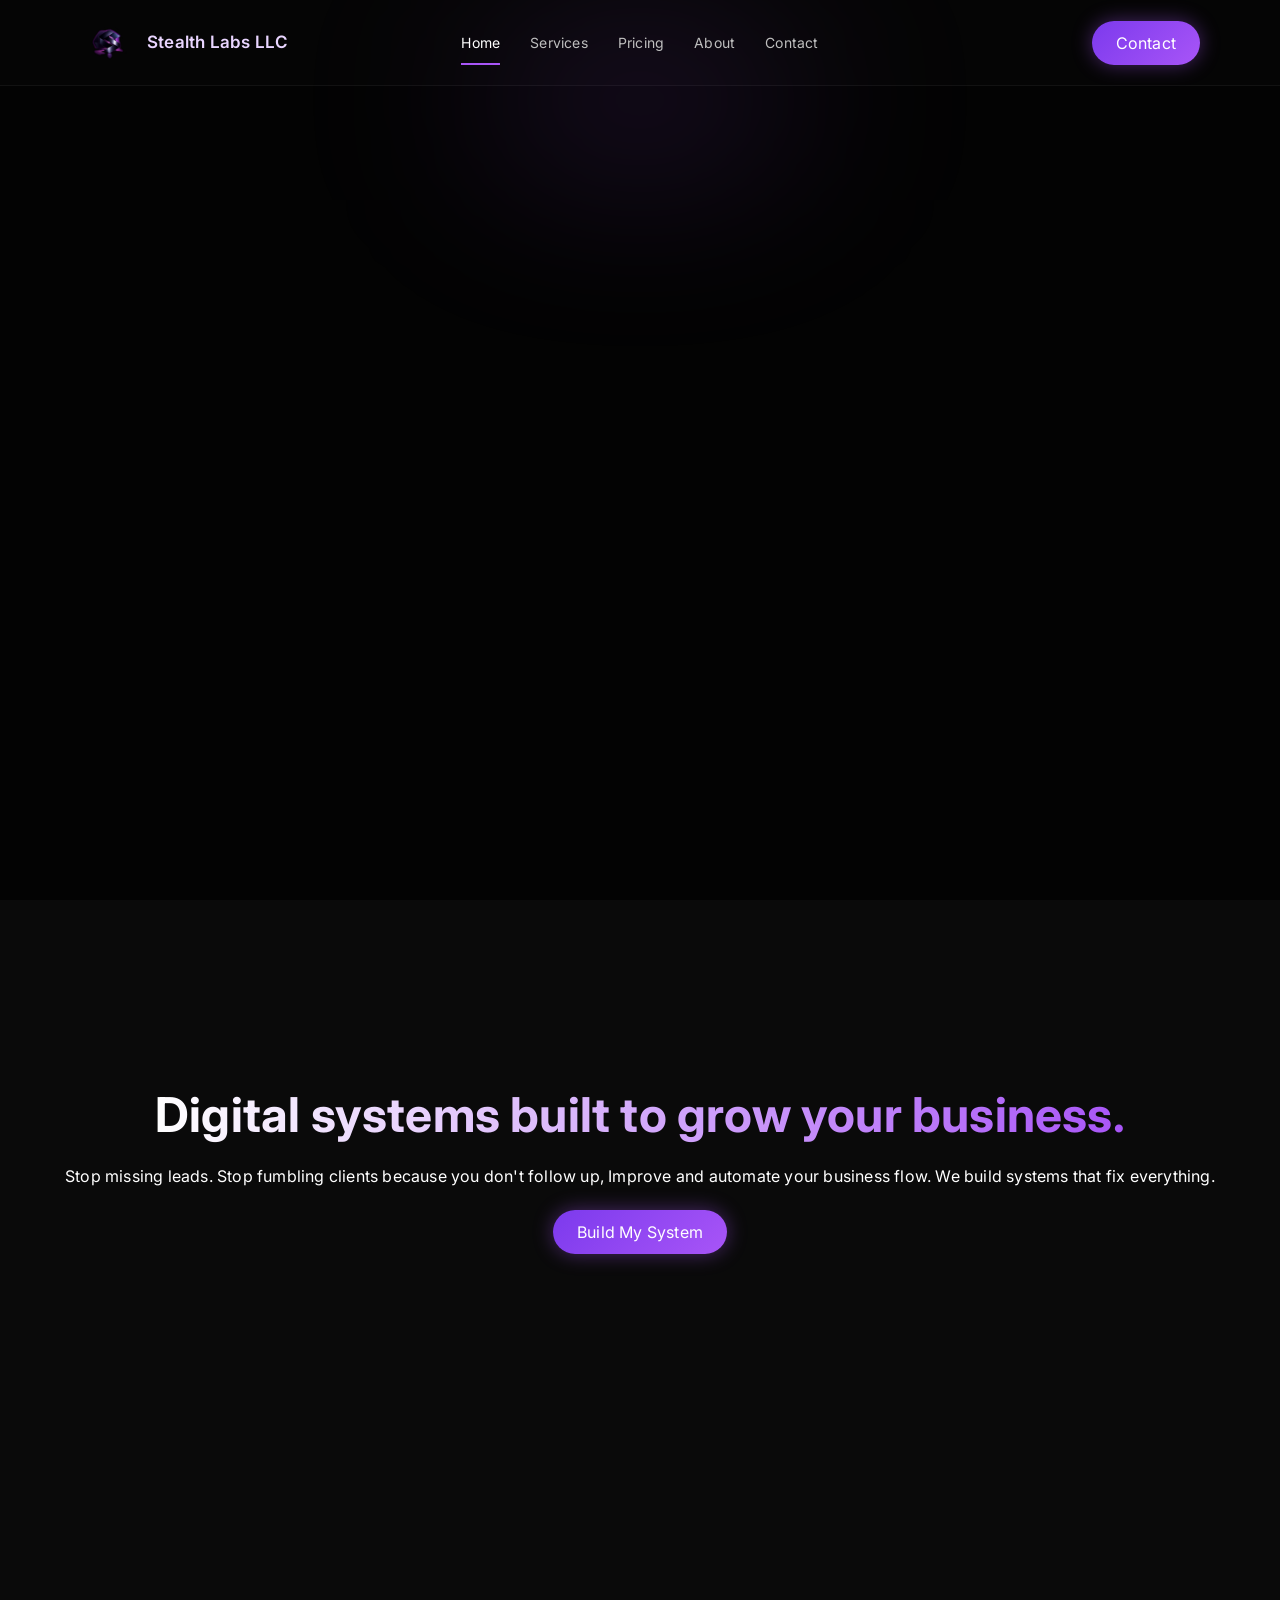
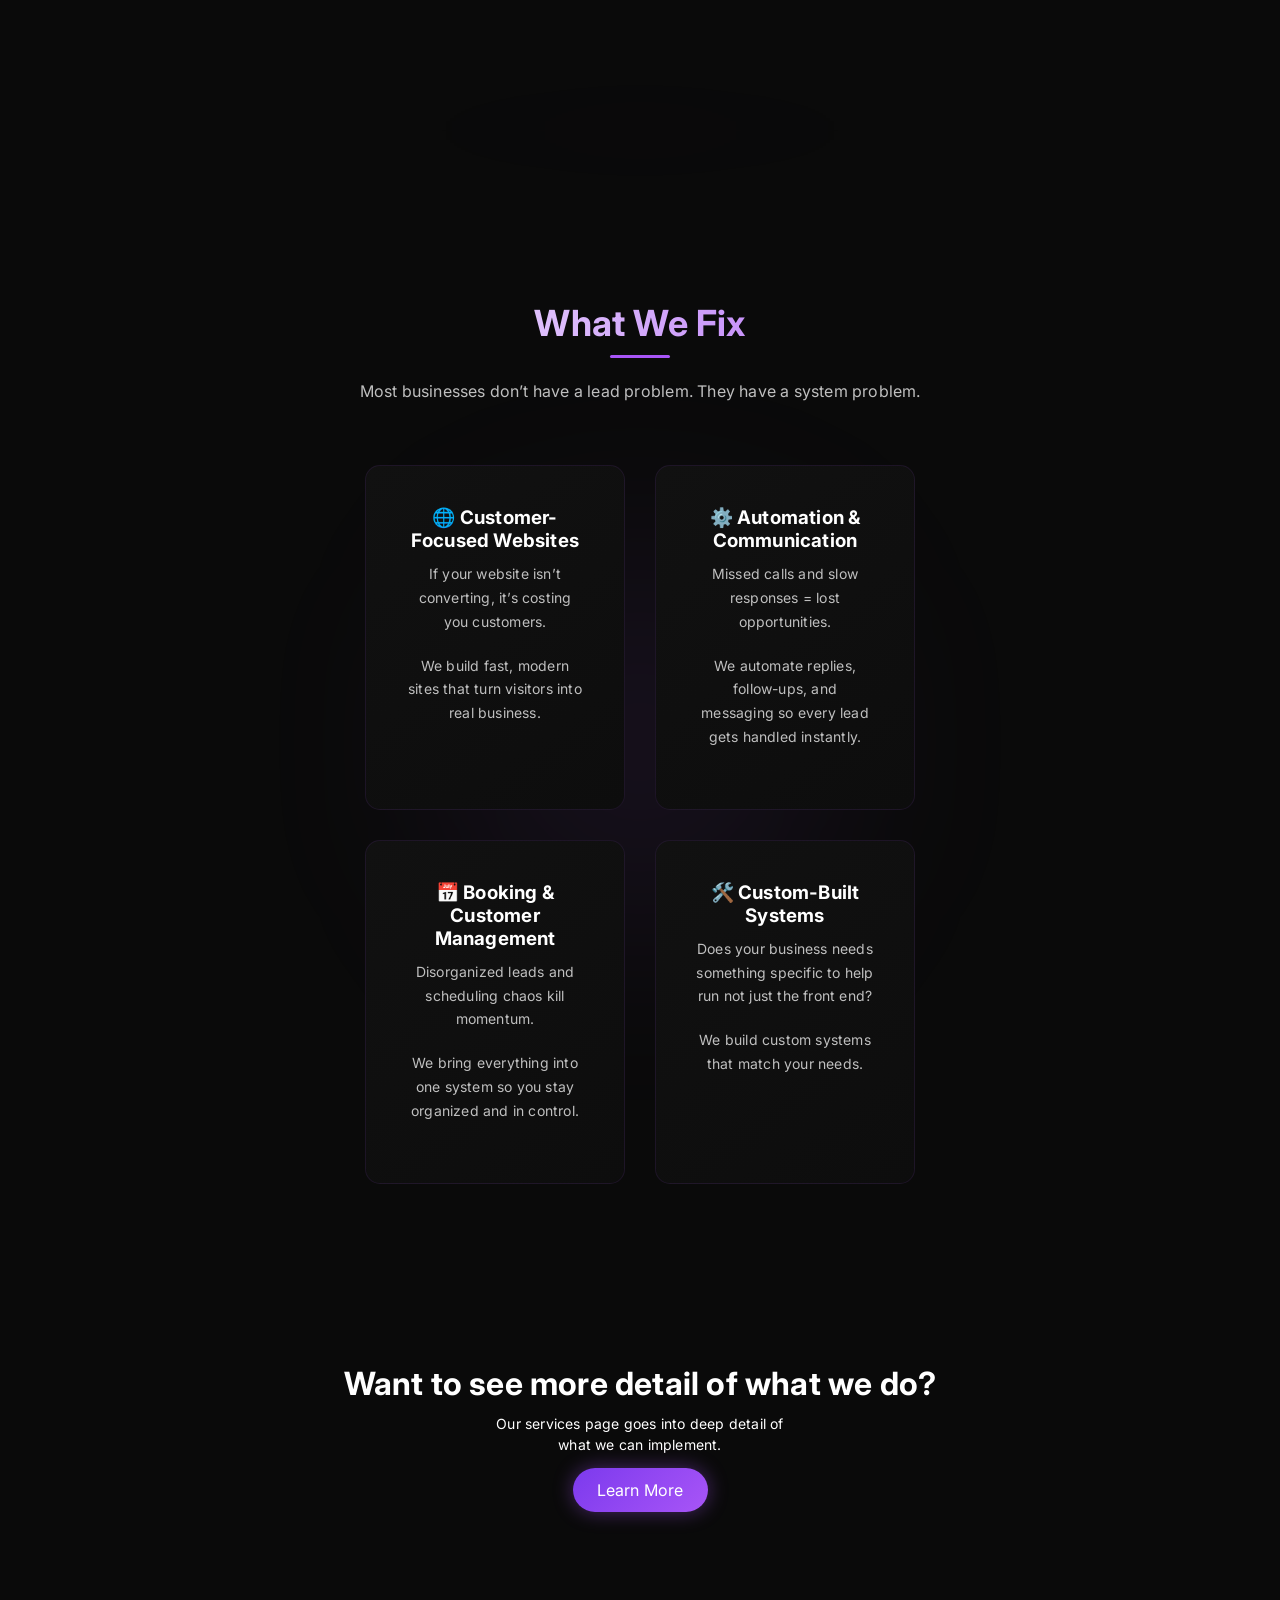
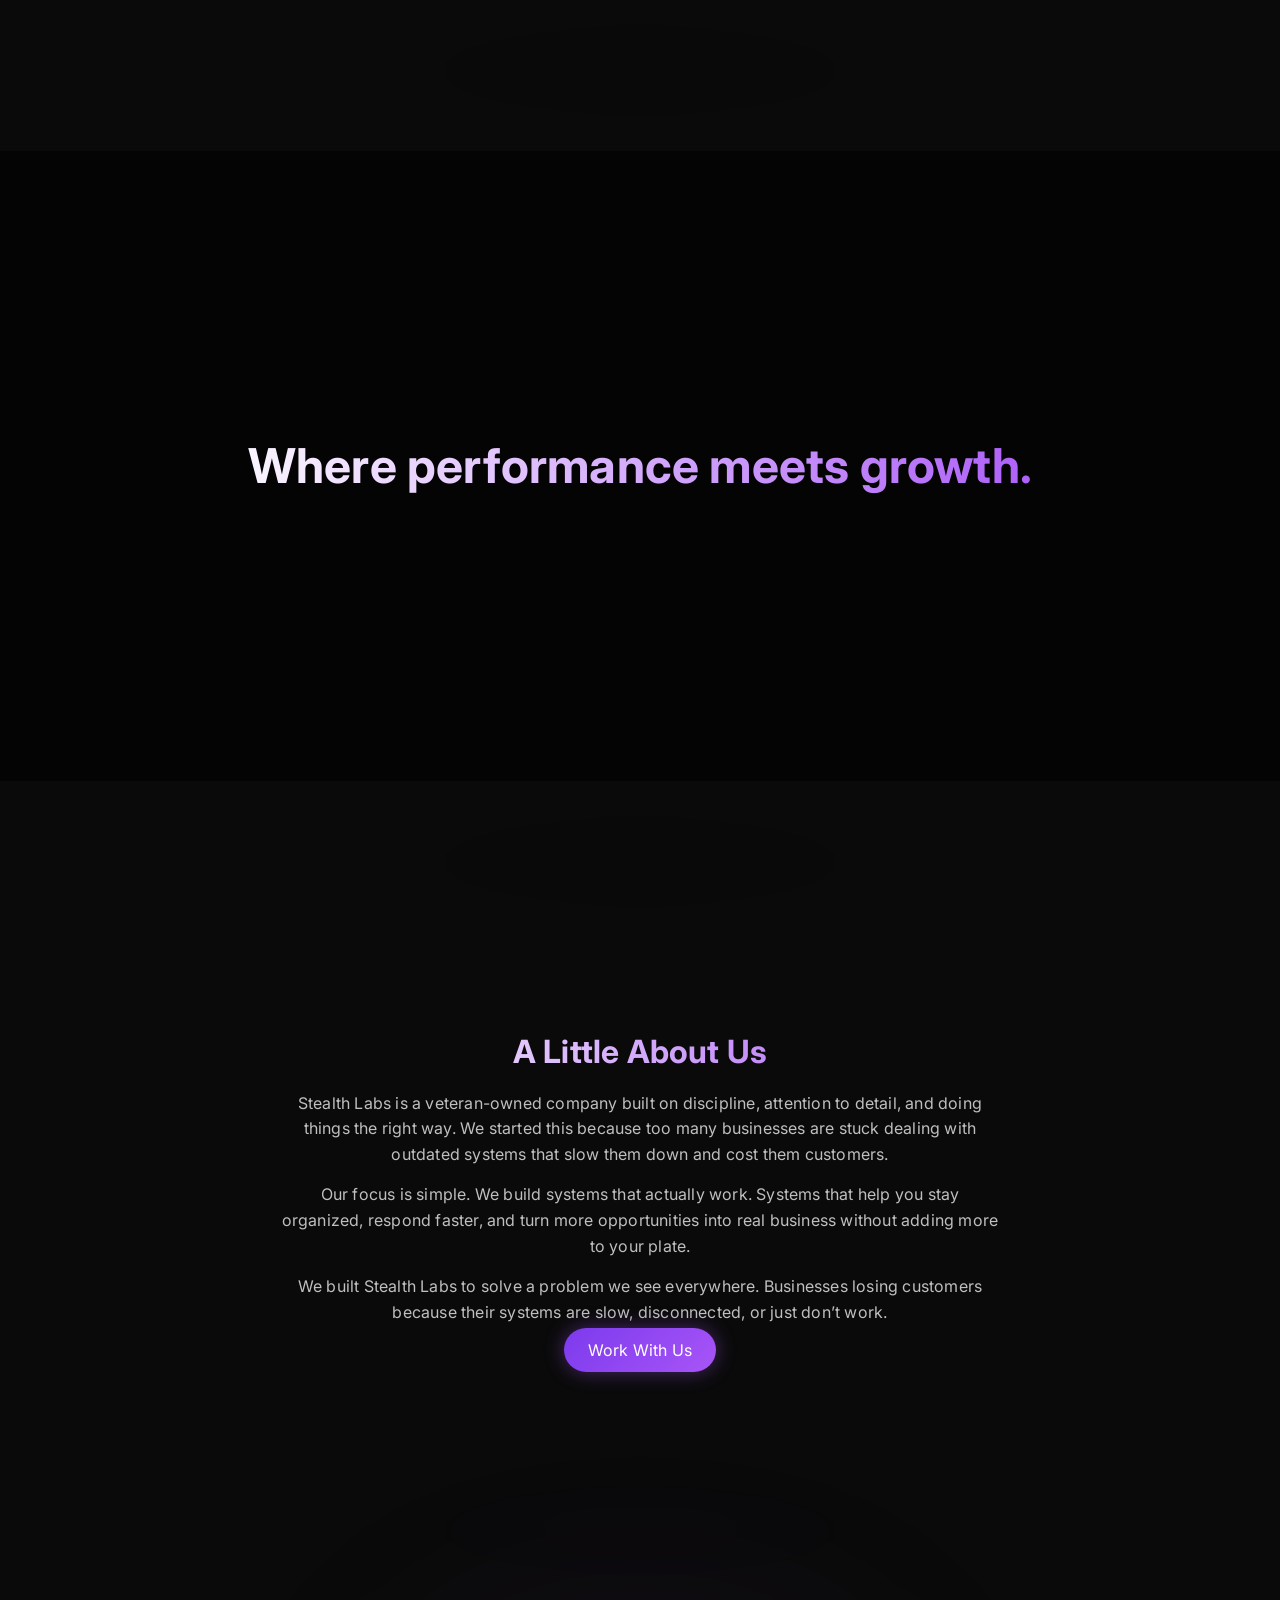
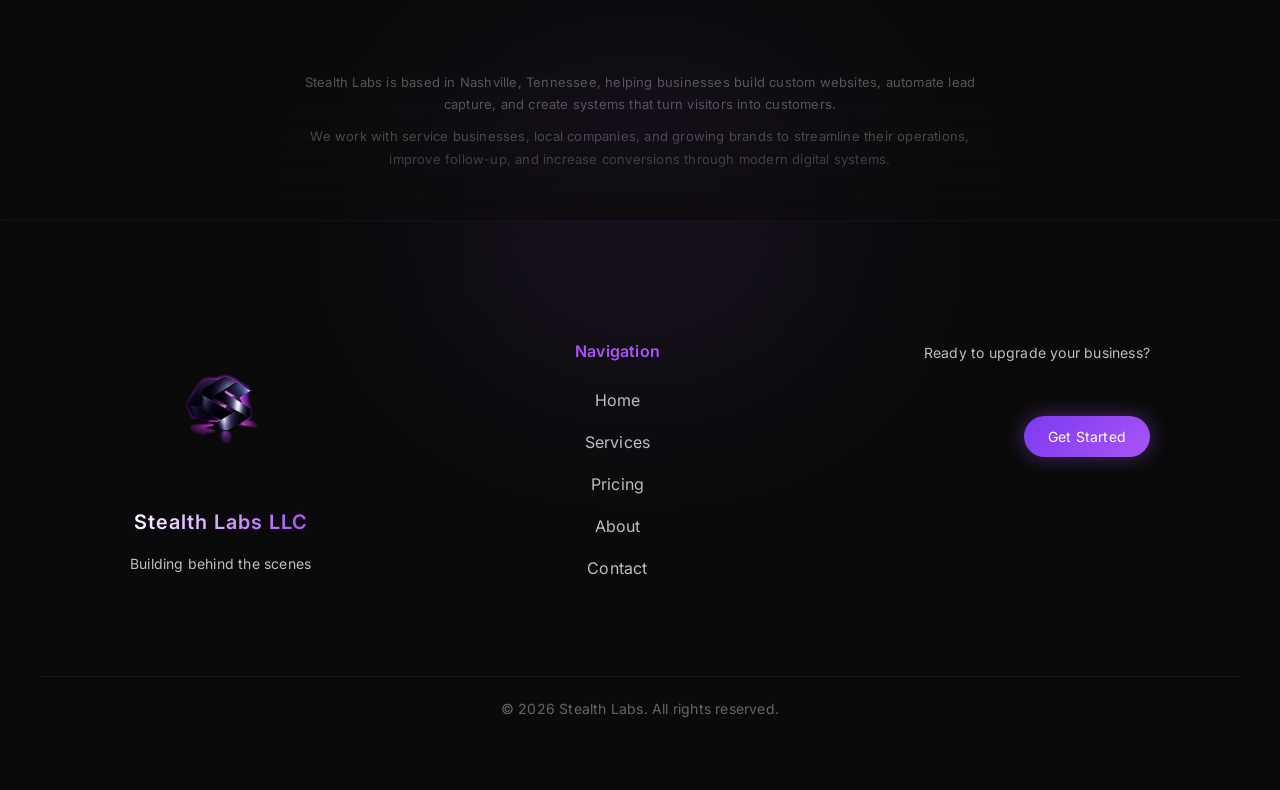
==== index.html @ 54db9e91 "Add files via upload" ====
<!DOCTYPE html>
<html lang="en">
<head>
  <title>Custom Websites & Automation Systems | Stealth Labs Nashville</title>
  <meta charset="UTF-8">
  <meta name="viewport" content="width=device-width, initial-scale=1.0">
  <meta name="description" content="Stealth Labs builds custom websites and automated systems that help businesses in Nashville capture leads, follow up instantly, and convert more customers.">
  <title>Stealth Labs</title>

  <link href="https://fonts.googleapis.com/css2?family=Inter:wght@300;400;600&display=swap" rel="stylesheet">
  <link rel="stylesheet" href="style.css">
  
</head>
<body>

<!------------------- HEADER -------------------->
<header class="header">
  <div class="nav-container">

    <div class="logo">
      <a href="index.html" class="logo-wrap">
        <img src="Images/Logo.png">
        <span class="logo-text">Stealth Labs LLC</span>
      </a>
    </div>

    <nav class="nav">
      <a href="index.html" class="active">Home</a>
      <a href="services.html">Services</a>
      <a href="pricing.html">Pricing</a>
      <a href="about.html">About</a>
      <a href="contact.html">Contact</a>
    </nav>

    <div class="hamburger" id="hamburger">
      <span></span>
      <span></span>
      <span></span>
    </div>

    <a href="contact.html" class="cta-btn">Contact</a>

  </div>
</header>
<!------------------- mobile menu -------------------->

<div class="mobile-menu" id="mobileMenu">

  <a href="index.html">Home</a>
  <a href="services.html">Services</a>
  <a href="pricing.html">Pricing</a>
  <a href="about.html">About</a>
  <a href="contact.html">Contact</a>

</div>


<!------------------- HERO -------------------->

<section class="hero-video">

  <video autoplay muted loop playsinline loop class="bg-video">
    <source src="Images/growthvid.mp4" type="video/mp4">
  </video>

  <div class="hero-overlay"></div>

  <div class="container hero-container">
    <div class="hero-content">
      <h1>Digital systems built to grow your business.</h1>
      <p>Stop missing leads. Stop fumbling clients because you don't follow up, Improve and automate your business flow. We build systems that fix everything.</p>
      <a href="contact.html" class="cta-btn">Build My System</a>
    </div>
  </div>

</section>

<div class="divider"></div>
<!------------------- TRUST -------------------->

<section class="trust fade-up">

  <div class="container trust-container">

    <h2>What We Fix</h2>

    <p class="trust-subtext">
      Most businesses don’t have a lead problem. They have a system problem.
    </p>

    <div class="trust-grid">

      <div class="trust-item">
        <h3>🌐 Customer-Focused Websites</h3>
        <p>
          If your website isn’t converting, it’s costing you customers.
        </p>
        <p>
          We build fast, modern sites that turn visitors into real business.
        </p>
      </div>

      <div class="trust-item">
        <h3>⚙️ Automation & Communication</h3>
        <p>
          Missed calls and slow responses = lost opportunities.
        </p>
        <p>
          We automate replies, follow-ups, and messaging so every lead gets handled instantly.
        </p>
      </div>

      <div class="trust-item">
        <h3>📅 Booking & Customer Management</h3>
        <p>
          Disorganized leads and scheduling chaos kill momentum.
        </p>
        <p>
          We bring everything into one system so you stay organized and in control.
        </p>
      </div>

      <div class="trust-item">
        <h3>🛠️ Custom-Built Systems</h3>
        <p>
          Does your business needs something specific to help run not just the front end?
        </p>
        <p>
          We build custom systems that match your needs.
        </p>
      </div>

    </div>

  </div>

</section>

<section class="final-cta">

  <div class="container">

    <h2>Want to see more detail of what we do?</h2>
    <p>Our services page goes into deep detail of what we can implement.</p>

    <a href="services.html" class="cta-btn primary">Learn More</a>

  </div>

</section>

<div class="divider"></div>
<!------------------- VIDEO BREAK -------------------->
  
<section class="video-break fade-up">

  <video autoplay muted loop playsinline loop class="bg-video">
    <source src="Images/Codevid.mp4" type="video/mp4">
  </video>

  <div class="video-overlay"></div>

  <div class="video-content">
    <h2>Where performance meets growth.</h2>
  </div>

</section>

<div class="divider"></div>
<!------------------- ABOUT -------------------->

<section class="about fade-up">

  <div class="container about-container">

    <div class="about-text">
      <h2>A Little About Us</h2>

      <p>
        Stealth Labs is a veteran-owned company built on discipline, attention to detail, and doing things the right way.
        We started this because too many businesses are stuck dealing with outdated systems that slow them down and cost them customers.
      </p>

      <p>
        Our focus is simple. We build systems that actually work. Systems that help you stay organized, respond faster, 
        and turn more opportunities into real business without adding more to your plate.
      </p>

      <p>
        We built Stealth Labs to solve a problem we see everywhere. Businesses losing customers because their systems are slow, disconnected, or just don’t work.
      </p>

      <a href="contact.html" class="cta-btn">Work With Us</a>
    </div>

  </div>

</section>

<div class="divider"></div>


<!------------------- SEO -------------------->
<section class="seo-section">
  <div class="container">

    <p>
      Stealth Labs is based in Nashville, Tennessee, helping businesses build custom websites,
      automate lead capture, and create systems that turn visitors into customers.
    </p>

    <p>
      We work with service businesses, local companies, and growing brands to streamline their
      operations, improve follow-up, and increase conversions through modern digital systems.
    </p>

  </div>
</section>
<!------------------- FOOTER -------------------->
  
<footer class="footer">

    <div class="container footer-container">

      <div class="footer-col footer-brand">
        <img src="Images/Logo.png" alt="Stealth Labs Logo" class="footer-logo">

        <h3 class="brand-name">Stealth Labs LLC</h3>
        <p class="brand-tagline">Building behind the scenes</p>
      </div>

      <div class="footer-col">
        <h4>Navigation</h4>
        <a href="index.html">Home</a>
        <a href="services.html">Services</a>
        <a href="pricing.html">Pricing</a>
        <a href="about.html">About</a>
        <a href="contact.html">Contact</a>
      </div>

      <div class="footer-cta">
        <p>Ready to upgrade your business?</p>
        <a href="/contact.html" class="cta-btn footer-btn">Get Started</a>
      </div>

    </div>

    <div class="footer-bottom">
      <p>© 2026 Stealth Labs. All rights reserved.</p>
    </div>

  </footer>

  <script src="script.js"></script>
  
</body>
</html>
---- style.css ----
:root {
  --primary: #a855f7;
  --primary-glow: rgba(168, 85, 247, 0.3);
  --text-muted: #bfbfbf;

  --space-xs: 10px;
  --space-sm: 20px;
  --space-md: 40px;
  --space-lg: 70px;
  --space-xl: 100px;
}

body {
  margin: 0;
  background: #0a0a0a;
  color: white;
  font-family: 'Inter', sans-serif;
  letter-spacing: 0.2px;
  -webkit-font-smoothing: antialiased;
}

html, body {
  overflow-x: hidden;
}



* {
  margin: 0;
  padding: 0;
  box-sizing: border-box;
}


/* CONTAINER */
.container {
  max-width: 1200px;
  margin: auto;
  padding: 20px 40px;
}

/* HEADER */
h1, h2 {
  margin-bottom: var(--space-sm);
}

p {
  margin-bottom: var(--space-sm);
}

.header {
  position: relative;
  top: 0;
  width: 100%;
  z-index: 100;

  background: rgba(10, 10, 10, 0.4);
  backdrop-filter: blur(12px);

  border-bottom: 1px solid rgba(255,255,255,0.05);
}


section::before,
section::after,
.about-card::before,
.services::before,
.services-detail::before,
.trust::before {
  pointer-events: none;
}



.header::before {
  content: "";
  position: absolute;
  top: 0;
  left: 50%;
  width: 500px;
  height: 200px;
  pointer-events: none;
  background: radial-gradient(circle, rgba(168,85,247,0.15), transparent 87%);
  transform: translateX(-50%);
  filter: blur(80px);
  z-index: 2;
}

.logo img {
  height: 55px;
  width: auto;
  object-fit: contain;
  align-items: center;
  display: flex;
  justify-self: start;
}

.nav-container {
  display: flex;
  align-items: center;
  justify-content: space-between;

  position: relative;
  max-width: 1200px;
  margin: 0 auto;
  padding: 15px 40px;
}

.nav {
  position: absolute;
  left: 50%;
  transform: translateX(-50%);

  display: flex;
  gap: 30px;
  z-index: 5;
}

.nav a {
  color: #bfbfbf;
  text-decoration: none;
  font-size: 14px;
  position: relative;
  margin: 0;
  padding: 8px 0;
  display: inline-block;
}

.nav-left {
  display: flex;
  align-items: center;
  gap: 40px; /* space between logo and nav */
}

.nav a:hover {
  color: white;
}

.hero-video .hero-container {
  min-height: calc(100vh - 80px);
  max-width: 100%;
  width: 100%;
  margin: 0 auto;
  padding: 0 40px;
}

/* HOVER */


/* UNDERLINE EFFECT */
.nav a::after {
  content: "";
  position: absolute;

  left: 50%;
  bottom: -6px;
  transform: translateX(-50%);

  width: 0%;
  height: 2px;
  background: #a855f7;

  transition: width 0.25s ease;
}

.nav a:hover::after {
  width: 100%;
}

.header .cta-btn {
  position: static;
  margin-left: auto;
  margin-top: 0;
  transform: none;
}

.header .cta-btn:hover {
  transform: scale(1.05);
  box-shadow: 0 0 30px rgba(168, 85, 247, 0.7);
}

.header.scrolled {
  background: rgba(10, 10, 10, 0.8);
  backdrop-filter: blur(12px);
}


.nav a.active {
  color: #ffffff;
}

.nav a.active::after {
  width: 100%;
}


.nav a:hover::after {
  width: 100%;
}

.hero-content h1 {
  font-size: 48px;
  line-height: 1.2;

  background: linear-gradient(90deg, #ffffff, #a855f7);
  background-clip: text;
  -webkit-background-clip: text;

  color: transparent;
}

/* VIDEO BACKGROUND */
.bg-video {
  position: absolute;
  top: 50%;
  left: 50%;
  width: 100%;
  height: 100%;
  object-fit: cover;
  transform: translate(-50%, -50%);
  z-index: 0;
}

/* OVERLAY (VERY IMPORTANT) */
.hero-overlay {
  position: absolute;
  inset: 0;
  background: rgba(0, 0, 0, 0.7);
  z-index: 1;
}

/* CONTENT */
.hero-content {
  position: relative;
  z-index: 2;
  max-width: 100%;
  width: 100% ;

  display: flex;
  flex-direction: column;
  align-items: center;
  gap: 20px;

  text-align: center;
}

/* CENTER HERO CONTENT PROPERLY */
.hero-video .hero-container {
  height: 100%;
  display: flex;
  align-items: center;
  justify-content: center;
  padding: 0 15px;
}

/* SMOOTH FADE INTO NEXT SECTION */
.hero-video::after {
  content: "";
  position: absolute;
  bottom: 0;
  width: 100%;
  height: 150px;

  background: linear-gradient(to bottom, transparent, #0a0a0a);
  z-index: 2;
  pointer-events: none;
}

/* SERVICES */

.services::before {
  content: "";
  position: absolute;
  top: -80px;
  left: 50%;
  width: 600px;
  height: 200px;
  background: radial-gradient(circle, rgba(168,85,247,0.15), transparent 87%);
  transform: translateX(-50%);
  filter: blur(60px);
}

.services {
  padding: var(--space-lg) var(--space-md);
  text-align: center;
  position: relative;
}

.services-grid {
  display: flex;
  gap: var(--space-md);
  justify-content: center;
  flex-wrap: wrap;
  margin-top: 40px;
}

.service-card {
  background: linear-gradient(145deg, #111, #0d0d0d);
  padding: var(--space-md);
  border-radius: 20px;
  max-width: 320px;
  transition: all 0.3s ease;
  margin-bottom: 10px;

  border: 1px solid rgba(168, 85, 247, 0.15);
}

.service-card:hover {
  transform: translateY(-12px) scale(1.02);
  box-shadow: 0 0 40px rgba(168, 85, 247, 0.35);
}

.service-card h3 {
  margin-bottom: 15px;
}

.service-card p {
  color: #bfbfbf;
}

/* FOOTER */
.footer {
  position: relative;
  padding: 100px 40px 50px;  

  background: transparent;
  backdrop-filter: blur(12px);

  border-top: 1px solid rgba(168, 85, 247, 0.2);
  z-index: 1;
}

.footer-col {
  display: flex;
  flex-direction: column;
  gap: 14px;
  max-width: 250px;
  text-align: center;
}

.footer-brand {
  align-items: flex-start;
  text-align: left;
}

.footer::before {
  content: "";
  position: absolute;
  top: -200px;
  left: 50%;
  width: 600px;
  height: 400px;

  background: radial-gradient(circle, rgba(168,85,247,0.12), transparent 87%);
  transform: translateX(-50%);
  filter: blur(100px);
  z-index: 0;
}

.footer-container {
  position: relative;
  z-index: 1;

  display: flex;
  justify-content: space-between; /* KEY CHANGE */
  align-items: flex-start;

  gap: 40px;
  flex-wrap: wrap;

  max-width: 1100px;
  margin: 0 auto;
}

.footer-col h4 {
  margin-bottom: 15px;
  font-weight: 600;
  font-size: 16px;

  color: #a855f7;
}

.footer-col p {
  color: #bfbfbf;
  margin-bottom: 8px;
  line-height: 1.5;
  max-width: 250px;
}

.footer-col:not(:last-child) {
  margin-bottom: 10px;
  text-align: center;
}

.footer-cta {
  display: flex;
  flex-direction: column;
  align-items: flex-end;
  gap: 12px;
}

.footer-cta p {
  color: #bfbfbf;
  font-size: 14px;
}

.footer-btn {
  padding: 10px 20px;
  font-size: 14px;
}


.footer-col a {
  display: block;
  color: #bfbfbf;
  text-decoration: none;
  margin-bottom: 8px;
  transition: all 0.2s ease;
}

.footer-col a:hover {
  color: #ffffff;
  transform: translateX(3px);
}

.footer-logo {
  width: 130px;
  margin-bottom: 15px;
}

.footer-bottom {
  margin-top: 60px;
  text-align: center;
  font-size: 14px;
  color: #666;

  border-top: 1px solid rgba(255,255,255,0.05);
  padding-top: 20px;
}

.footer::after {
  content: "";
  position: absolute;
  top: -120px;
  left: 0;
  width: 100%;
  height: 120px;

  background: linear-gradient(to bottom, transparent, rgba(10,10,10,0.6));
}

.footer-brand {
  display: flex;
  flex-direction: column;
  align-items: center;
}

/* NAME */
.brand-name {
  font-size: 20px;
  margin-top: 10px;
  margin-bottom: 5px;

  font-weight: 600;
  letter-spacing: 1px;

  background: linear-gradient(90deg, #ffffff, #a855f7);
  background-clip: text;
  -webkit-background-clip: text;
  color: transparent;
  text-shadow: 0 0 20px rgba(168, 85, 247, 0.2);
}

/* TAGLINE */
.brand-tagline {
  color: #bfbfbf;
  font-size: 14px;
}

.about {
  padding: 70px 40px;
  text-align: center;
  position: relative;
}

.about-container {
  max-width: 800px;
  margin: auto;
}

.about h2 {
  font-size: 36px;
  margin-bottom: 20px;

  background: linear-gradient(90deg, #ffffff, #a855f7);
background-clip: text;
-webkit-background-clip: text;
  -webkit-text-fill-color: transparent;
}

.about p {
  color: #bfbfbf;
  margin-bottom: 20px;
  line-height: 1.6;
}

.point {
  margin-bottom: 10px;
  font-size: 18px;
}


.trust::before {
  content: "";
  position: absolute;
  top: 50%;
  left: 50%;
  width: 500px;
  height: 500px;
  background: radial-gradient(circle, rgba(168,85,247,0.1), transparent 87%);
  transform: translate(-50%, -50%);
  filter: blur(80px);
}

.trust {
  padding: 70px 40px;
  text-align: center;
  position: relative;
}

.trust-container {
  max-width: 900px;
  margin: auto;
}

.trust h2 {
  font-size: 36px;
  margin-bottom: 20px;
}

.trust-subtext {
  color: #bfbfbf;
  margin-bottom: 60px;
}

.trust-grid {
  display: flex;
  gap: 30px;
  flex-wrap: wrap;
  justify-content: center;
}


.trust-item {
  background: linear-gradient(145deg, #111, #0d0d0d);
  padding: var(--space-md);
  border-radius: 15px;
  max-width: 260px;
  transition: all 0.35s ease;

  border: 1px solid rgba(168, 85, 247, 0.1);
}

/* HOVER */
.trust-item:hover {
  transform: translateY(-10px); /* REMOVE SCALE */

  box-shadow:
    0 15px 40px rgba(0,0,0,0.6),
    0 0 40px rgba(168,85,247,0.4);

  border: 1px solid rgba(168,85,247,0.5);
}

.trust-item h3 {
  margin-bottom: 10px;
}

.trust-item p {
  color: #bfbfbf;
  font-size: 14px;
}

.services h2,
.trust h2,
.conversion h2 {
  background: linear-gradient(90deg, #ffffff, #a855f7);
background-clip: text;
-webkit-background-clip: text;
  -webkit-text-fill-color: transparent;
}

.services h2::after,
.trust h2::after,
.conversion h2::after {
  content: "";
  display: block;
  width: 60px;
  height: 3px;
  margin: 10px auto 0;
  background: #a855f7;
  border-radius: 10px;
}

.divider {
  width: 100%;
  height: 120px;
  background: radial-gradient(circle at center, rgba(168,85,247,0.15), transparent 50%);
  filter: blur(40px);
}

html {
  scroll-behavior: smooth;
}

.image-break {
  position: relative;
  height: 400px;

  background: url("Images/techstonks.png") center/cover no-repeat;
  background-attachment: fixed;
}

/* DARK OVERLAY */
.image-overlay {
  position: absolute;
  inset: 0;
  background: rgba(0, 0, 0, 0.5);
  pointer-events: none;
}

.image-content {
  position: relative;
  z-index: 2;
  height: 100%;
  display: flex;
  align-items: center;
  justify-content: center;
}

.image-content h2 {
  font-size: 32px;
  background: linear-gradient(90deg, #ffffff, #a855f7);
background-clip: text;
-webkit-background-clip: text;
color: transparent;
  -webkit-text-fill-color: transparent;
}

.video-break {
  position: relative;
  height: 70vh;
  min-height: 500px;
  overflow: hidden;
}


/* DARK OVERLAY */
.video-overlay {
  position: absolute;
  inset: 0;
  background: rgba(0, 0, 0, 0.6);
  z-index: 1;
}

/* TEXT */
.video-content {
  position: relative;
  z-index: 2;

  width: 100%;
  height: 100%;

  display: flex;
  align-items: center;
  justify-content: center;

  padding: 0 40px;
  text-align: center;
}

.video-content h2 {
  width: 100%;
  max-width: 900px;
  margin: 0 auto;

  font-size: clamp(28px, 4.5vw, 48px);
  line-height: 1.2;

  background: linear-gradient(90deg, #ffffff, #a855f7);
  -webkit-background-clip: text;
  background-clip: text;
  color: transparent;
}

.trust-item {
  position: relative;
  overflow: hidden;
}



/* MOBILE TAP */


.trust-item {
  transition: transform 0.2s ease, box-shadow 0.2s ease;
}

.trust-item:active {
  transform: scale(0.97);
}

* {
  -webkit-tap-highlight-color: transparent;
}



.final-cta {
  padding: 70px 40px;
  text-align: center;
}

.final-cta h2 {
  font-size: 36px;
  margin-bottom: 20px;
}

.final-cta p {
  font-size: 14px;
  line-height: 1.5;
  max-width: 300px;
  margin: 10px auto 0;
}

/* SMALL HERO */
.small-hero {
  height: 60vh;
}

/* SERVICE BLOCKS */
.services-detail {
  padding: 70px 40px;
}

.service-block {
  position: relative;
  padding: 60px;
  margin-bottom: 60px;
  border-radius: 20px;

  background: linear-gradient(145deg, #111, #0d0d0d);
  border: 1px solid rgba(168, 85, 247, 0.15);

  transition: all 0.3s ease;
}

.service-block:hover {
  transform: translateY(-8px);
  box-shadow: 0 0 40px rgba(168, 85, 247, 0.3);
}

.service-block h2 {
  font-size: 28px;
  margin-bottom: 15px;

  background: linear-gradient(90deg, #fff, #a855f7);
  background-clip: text;
  -webkit-background-clip: text;
  color: transparent;
}

.service-block p {
  color: #bfbfbf;
  line-height: 1.6;
}

/* PROCESS */
.process {
  padding: 70px 40px;
  text-align: center;
}

.process-grid {
  display: flex;
  gap: 30px;
  justify-content: center;
  margin-top: 40px;
  flex-wrap: wrap;
}

.process-step {
  max-width: 250px;
}

.services-detail {
  position: relative;
}

.services-detail::before {
  content: "";
  position: absolute;
  top: 50%;
  left: 50%;
  width: 600px;
  height: 600px;

  background: radial-gradient(circle, rgba(168,85,247,0.1), transparent 70%);
  transform: translate(-50%, -50%);
  filter: blur(100px);
  z-index: 1;
}

.service-block {
  position: relative;
  z-index: 1;
}

.service-row {
  display: flex;
  align-items: center;
  justify-content: space-between;
  margin-bottom: var(--space-lg);
  gap: var(--space-md);
}

.service-row.reverse {
  flex-direction: row-reverse;
}

/* TEXT */
.service-text {
  flex: 1;
}


.service-text h2 {
  font-size: 32px;
  margin-bottom: 20px;

  background: linear-gradient(90deg, #fff, #a855f7);
  background-clip: text;
  -webkit-background-clip: text;
  color: transparent;
}

.service-text p {
  color: #bfbfbf;
  line-height: 1.6;
}

/* VISUAL BLOCK */



.video-box {
  overflow: hidden;
  border-radius: 20px;
  position: relative;
}

.video-box video {
  width: 100%;
  height: 100%;
  object-fit: cover;
  border-radius: 20px;
  pointer-events: none;
}



.process {
  padding: 70px 40px;
  text-align: center;
  position: relative;
}

.process h2 {
  font-size: 36px;
  margin-bottom: 20px;
}

/* GRID */
.process-grid {
  display: flex;
  justify-content: space-between;
  gap: 40px;
  position: relative;
}

/* CONNECTING LINE */
.process-grid::before {
  content: "";
  position: absolute;
  top: -30px; /* push it lower */
  left: 10%;
  width: 80%;
  height: 2px;

  background: linear-gradient(to right, transparent, #a855f7, transparent);

  z-index: 0;
}

/* STEP */
.process-step {
  position: relative;
  max-width: 250px;
}

/* NUMBER */
.step-number {
  width: 70px;
  height: 70px;
  margin: auto;
  margin-bottom: 20px;

  border-radius: 50%;

  background: radial-gradient(circle, rgba(168,85,247,0.3), transparent);
  border: 1px solid rgba(168,85,247,0.3);

  display: flex;
  align-items: center;
  justify-content: center;

  font-weight: 600;
  font-size: 18px;
}

/* TEXT */
.process-step h3 {
  margin-bottom: 10px;
}

.process-step p {
  color: #bfbfbf;
}

.process-step:hover .step-number {
  box-shadow: 0 0 25px rgba(168, 85, 247, 0.6);
  transform: scale(1.05);
}



.process::before {
  content: "";
  position: absolute;
  top: 50%;
  left: 50%;
  width: 600px;
  height: 600px;

  background: radial-gradient(circle, rgba(168,85,247,0.1), transparent 70%);
  transform: translate(-50%, -50%);
  filter: blur(100px);
  z-index: 0;
}

.services-intro {
  padding: 70px 40px 80px;
  text-align: center;
  position: relative;
}

/* GLOW BACKGROUND */
.services-intro::before {
  content: "";
  position: absolute;
  top: 50%;
  left: 50%;
  width: 600px;
  height: 600px;

  background: radial-gradient(circle, rgba(168,85,247,0.12), transparent 70%);
  transform: translate(-50%, -50%);
  filter: blur(100px);
}

/* TEXT */
.services-intro h1 {
  font-size: 40px;
  margin-bottom: 15px;

  background: linear-gradient(90deg, #fff, #a855f7);
  background-clip: text;
  -webkit-background-clip: text;
  color: transparent;
}

.services-intro p {
  color: #bfbfbf;
}

.services-intro::after {
  content: "";
  position: absolute;
  bottom: -80px;
  left: 0;
  width: 100%;
  height: 120px;

  background: linear-gradient(to bottom, transparent, #0a0a0a);
}

.services-intro h1,
.services-intro p {
  opacity: 0;
  transform: translateY(20px);
  animation: fadeUp 0.8s ease forwards;
}

.services-intro p {
  animation-delay: 0.2s;
}

@keyframes fadeUp {
  to {
    opacity: 1;
    transform: translateY(0);
  }
}

.hero-content h1,
.hero-content p,
.hero-content .cta-btn {
  opacity: 0;
  transform: translateY(20px);
  animation: heroFadeUp 0.8s ease forwards;
  margin: 0 auto;
}

.hero-content p {
  animation-delay: 0.2s;
}

.hero-content .cta-btn {
  animation-delay: 0.4s;
}

@keyframes heroFadeUp {
  to {
    opacity: 1;
    transform: translateY(0);
  }
}

.fade-up {
  opacity: 0;
  transform: translateY(40px);
}

.fade-up.show {
  opacity: 1;
  transform: translateY(0);
  transition: all 0.6s ease;
}

.trust-item {
  opacity: 0;
  transform: translateY(30px);
  transition: all 0.6s ease;
}

.trust.show .trust-item {
  opacity: 1;
  transform: translateY(0);
}

.trust.show .trust-item:nth-child(1) { transition-delay: 0.1s; }
.trust.show .trust-item:nth-child(2) { transition-delay: 0.2s; }
.trust.show .trust-item:nth-child(3) { transition-delay: 0.3s; }
.trust.show .trust-item:nth-child(4) { transition-delay: 0.4s; }

@keyframes pulseGlow {
  0%, 100% {
    box-shadow: 0 0 15px rgba(168, 85, 247, 0.5);
  }
  50% {
    box-shadow: 0 0 30px rgba(168, 85, 247, 0.5);
  }
}

/* INTRO */
.about-intro {
  padding: 70px 40px 80px;
  text-align: center;
}

.about-intro h1 {
  font-size: 40px;
  margin-bottom: 15px;

  background: linear-gradient(90deg, #fff, #a855f7);
  background-clip: text;
  -webkit-background-clip: text;
  color: transparent;
}

.about-intro p {
  color: #bfbfbf;
}

/* STORY */
.about-grid {
  display: flex;
  gap: 60px;
  align-items: center;
}

.about-visual {
  flex: 1;
  height: 300px;
  border-radius: 20px;

  background: linear-gradient(145deg, #111, #0d0d0d);
  border: 1px solid rgba(168,85,247,0.15);
}

/* PRINCIPLES */
.principles-grid {
  display: flex;
  gap: 30px;
  justify-content: center;
  margin-top: 40px;
}

.principle {
  max-width: 250px;
  text-align: center;
}

.about-card {
  padding: 60px;
  border-radius: 25px;

  background: linear-gradient(145deg, #111, #0d0d0d);
  border: 1px solid rgba(168, 85, 247, 0.15);

  box-shadow: 0 0 50px rgba(168, 85, 247, 0.1);

  position: relative;
  overflow: hidden;
}

.about-card::before {
  content: "";
  position: absolute;
  top: 50%;
  left: 50%;
  width: 500px;
  height: 500px;

  background: radial-gradient(circle, rgba(168,85,247,0.12), transparent 70%);
  transform: translate(-50%, -50%);
  filter: blur(100px);
}

.about-grid {
  display: flex;
  align-items: center;
  gap: 60px;
  position: relative;
  z-index: 1;
}

.about-text {
  flex: 1;
}

.about-visual {
  flex: 1;
  height: 300px;
  border-radius: 20px;

  background: linear-gradient(145deg, #111, #0d0d0d);
  border: 1px solid rgba(168,85,247,0.15);
}

.about-text h2 {
  font-size: 32px;
  margin-bottom: 20px;

  background: linear-gradient(90deg, #fff, #a855f7);
  background-clip: text;
  -webkit-background-clip: text;
  color: transparent;
}

.about-text p {
  color: #bfbfbf;
  margin-bottom: 15px;
  line-height: 1.6;
}

.about-visual {
  background: url("Images/aboutimage.png") center/cover no-repeat;
}

/* SECTION TITLE */
.section-title {
  text-align: center;
  font-size: 36px;
  margin-bottom: 20px;

  background: linear-gradient(90deg, #fff, #a855f7);
  background-clip: text;
  -webkit-background-clip: text;
  color: transparent;
}

/* GRID */
.principles-grid {
  display: flex;
  justify-content: center;
  gap: 30px;
  flex-wrap: wrap;
}

/* CARD */
.principle-card {
  background: linear-gradient(145deg, #111, #0d0d0d);
  padding: 40px;
  border-radius: 20px;
  max-width: 260px;
  text-align: center;

  border: 1px solid rgba(168,85,247,0.15);
  transition: all 0.3s ease;
}

/* HOVER */
.principle-card:hover {
  transform: translateY(-10px) scale(1.02);

  box-shadow:
    0 15px 40px rgba(0,0,0,0.6),
    0 0 40px rgba(168,85,247,0.35);
}

/* ICON */
.principle-icon {
  font-size: 28px;
  margin-bottom: 15px;
}

/* TEXT */
.principle-card h3 {
  margin-bottom: 10px;
}

.principle-card p {
  color: #bfbfbf;
  font-size: 14px;
}


.principle-card {
  opacity: 0;
  transform: translateY(30px);
}

.principles-grid.show .principle-card {
  opacity: 1;
  transform: translateY(0);
  transition: all 0.6s ease;
}

.principles-grid.show .principle-card:nth-child(1) { transition-delay: 0.1s; }
.principles-grid.show .principle-card:nth-child(2) { transition-delay: 0.2s; }
.principles-grid.show .principle-card:nth-child(3) { transition-delay: 0.3s; }

/* INTRO */
.contact-intro {
  padding: 70px 40px 80px;
  text-align: center;
}

.contact-intro h1 {
  font-size: 40px;
  margin-bottom: 15px;

  background: linear-gradient(90deg, #fff, #a855f7);
  background-clip: text;
  -webkit-background-clip: text;
  color: transparent;
}

.contact-intro p {
  color: #bfbfbf;
}

.contact-item p {
  color: #bfbfbf;
}

/* MOBILE NAV FIXED */
.hamburger {
  display: none;
  flex-direction: column;
  gap: 5px;
  cursor: pointer;
}

.hamburger span {
  width: 25px;
  height: 3px;
  background: white;
}

.mobile-menu {
  position: fixed;
  top: 0;
  width: 100%;
  height: 100vh;
  transform: translateX(100%);
  transition: transform 0.3s ease;
  will-change: transform;
  background: rgba(10, 10, 10, 0.95);
  backdrop-filter: none;

  display: flex;
  flex-direction: column;
  align-items: center;
  justify-content: center;
  gap: 25px;


  z-index: 999;
}

.mobile-menu.active {
  transform: translateX(0);
}

.mobile-menu.active a {
  opacity: 1;
  transform: translateY(0);
  transition: all 0.4s ease;
}

.mobile-menu a {
  font-size: 22px;
  font-weight: 500;
  color: #e5e5e5;
  text-decoration: none;
  letter-spacing: 0.5px;

  transition: none;
  opacity: 0;
  transform: none;
}

.mobile-menu a:hover {
  color: #a855f7;
  transform: scale(1.05);
}

.mobile-cta {
  margin-top: 20px;
  padding: 10px 20px;
  font-size: 14px;
  display: inline-flex;
  align-items: center;
  justify-content: center;
  text-align: center;
  width: auto;
  line-height: 1;
  box-shadow: 0 0 20px rgba(168,85,247,0.6);
}

/* stagger effect */
.mobile-menu.active a:nth-child(1) { transition-delay: 0.1s; }
.mobile-menu.active a:nth-child(2) { transition-delay: 0.2s; }
.mobile-menu.active a:nth-child(3) { transition-delay: 0.3s; }
.mobile-menu.active a:nth-child(4) { transition-delay: 0.4s; }
.mobile-menu.active a:nth-child(5) { transition-delay: 0.5s; }
.mobile-menu.active a:nth-child(6) { transition-delay: 0.6s; }

body.menu-open {
  overflow: hidden;
}

.hamburger.active span:nth-child(1) {
  transform: rotate(45deg) translate(5px, 5px);
}

.hamburger.active span:nth-child(2) {
  opacity: 0;
}

.hamburger.active span:nth-child(3) {
  transform: rotate(-45deg) translate(5px, -5px);
}

.footer-link {
  color: #a855f7;
  font-weight: 600;
  text-decoration: none;
  transition: all 0.25s ease;
  position: relative;
}

/* UNDERLINE ANIMATION */
.footer-link::after {
  content: "";
  position: absolute;
  left: 0;
  bottom: -2px;
  width: 0%;
  height: 2px;
  background: #a855f7;
  transition: width 0.25s ease;
}

/* HOVER */
.footer-link:hover {
  color: #c084fc;
}

.footer-link:hover::after {
  width: 100%;
}

.footer-link {
  text-shadow: 0 0 10px rgba(168, 85, 247, 0.3);
}

/* FOCUS (KEY FOR UX) */
.cta-btn {
  background: linear-gradient(135deg, #7c3aed, #a855f7);
  padding: 12px 24px;
  border-radius: 25px;
  text-decoration: none;
  color: white;
  margin-top: 20px;
  box-shadow: 0 0 20px rgba(168, 85, 247, 0.4);
  transition: all 0.2s ease;
  position: relative;
  z-index: 1;
  animation: pulseGlow 3s ease-in-out infinite;
}

.cta-btn:hover {
  transform: translateY(-2px) scale(1.03);
  box-shadow: 0 0 25px rgba(168, 85, 247, 0.7);
}

.cta-btn:active {
  transform: scale(0.95);
}

.cta-btn:focus {
  outline: 2px solid #a855f7;
  outline-offset: 3px;
}

section {
  background: #0a0a0a;
  padding: var(--space-lg) var(--space-md);
}

section::after {
  display: none;
  content: "";
  position: absolute;
  bottom: -1px;
  width: 100%;
  height: 80px;
  pointer-events: none;

  background: linear-gradient(to bottom, transparent, #0a0a0a);
}



p {
  line-height: 1.7;
  letter-spacing: 0.2px;
}

a {
  cursor: pointer;
}



@keyframes fadeInPage {
  from {
    opacity: 0;
    transform: translateY(10px);
  }
  to {
    opacity: 1;
    transform: translateY(0);
  }
}

.service-visual {
  flex: 1;
  height: 300px;
  border-radius: 20px;
  overflow: hidden;

  border: 1px solid rgba(168,85,247,0.15);
  box-shadow: 0 0 40px rgba(168,85,247,0.15);
}

/* REMOVE BACKGROUND IMAGE RULES */

/* IMAGE */
.service-visual img {
  width: 100%;
  height: 100%;
  object-fit: cover;
  display: block;
}

a, button {
  transition: all 0.2s ease;
}

.service-row:hover {
  transform: translateY(-3px);
  transition: 0.3s ease;
}



.divider {
  height: 1px;
  width: 60%;
  margin: 80px auto;

  background: linear-gradient(
    to right,
    transparent,
    rgba(168,85,247,0.4),
    transparent
  );
}

.final-cta {
  text-align: center;
}

.final-cta h2 {
  font-size: 32px;
  margin-bottom: 10px;
}

.final-cta p {
  margin-bottom: 25px;
}



@keyframes fadeIn {
  from {
    opacity: 0;
    transform: translateY(8px);
  }
  to {
    opacity: 1;
    transform: translateY(0);
  }
}

a:hover {
  opacity: 0.9;
}


.mobile-menu {
  pointer-events: auto;
}

/* PREVENT OVERLAYS FROM BLOCKING */
.hero-overlay,
.video-overlay,
.image-overlay,
.bg-video {
  pointer-events: none;
}

/* ENSURE BUTTONS ARE ABOVE */



.mobile-menu {
  z-index: 1000;
}

.mobile-cta {
  z-index: 50;
}

/* FORCE ALL INTERACTIVE ELEMENTS ABOVE OVERLAYS */


.about,
.about-grid,
.about-text,
.about-visual {
  position: relative;
  z-index: 5;
}

.about::before,
.about-card::before,
.services-detail::before {
  pointer-events: none;
  z-index: 0;
}

.pricing {
  padding: 80px 40px;
  text-align: center;
}

.pricing-grid {
  display: flex;
  gap: 40px;
  justify-content: center;
  flex-wrap: wrap;
}

.pricing-guarantee {
  margin-top: 40px;
  text-align: center;
}

.features {
  display: flex;
  flex-direction: column;
  gap: 10px;
  margin: 20px 0;
}

.feature {
  padding: 10px 12px;
  border-radius: 10px;

  background: rgba(168,85,247,0.05);
  border: 1px solid rgba(168,85,247,0.15);

  font-size: 14px;
  color: #d4d4d4;
}

.pricing.show .pricing-card:nth-child(1) { transition-delay: 0.1s; }
.pricing.show .pricing-card:nth-child(2) { transition-delay: 0.2s; }
.pricing.show .pricing-card:nth-child(3) { transition-delay: 0.3s; }

.price {
  font-size: 32px;
  margin: 15px 0;
}

.pricing-hero {
  padding: 100px 40px 60px;
  text-align: center;
}

.pricing-hero h1 {
  font-size: clamp(32px, 5vw, 56px);
  line-height: 1.1;
  margin-bottom: 20px;

  background: linear-gradient(90deg, #ffffff, #a855f7);
  background-clip: text;
  -webkit-background-clip: text;
  color: transparent;
}

.pricing-hero p {
  max-width: 600px;
  margin: 0 auto 30px;
  color: #bfbfbf;
}


.pricing-card {
  background: linear-gradient(145deg, #111, #0d0d0d);
  padding: 35px;
  border-radius: 20px;

  display: flex;
  flex-direction: column;
  justify-content: space-between;

  height: 100%; /* KEY FIX */

  border: 1px solid rgba(168,85,247,0.15);
  transition: all 0.3s ease;
}
/* FEATURED PLAN */
.featured {
  transform: none;
  box-shadow: 0 0 40px rgba(168,85,247,0.3);
}

.pricing-card ul {
  flex-grow: 1;
}

/* SETUP SECTION */
.setup-section {
  position: relative;
  overflow: hidden;

  padding: 100px 40px;
  text-align: center;

  background: radial-gradient(circle at top, rgba(168,85,247,0.08), transparent 60%);
}

/* SUBTEXT */
.setup-subtext {
  max-width: 600px;
  margin: 0 auto 40px;
  color: #bfbfbf;
}

/* GRID */
.setup-grid {
  display: flex;
  flex-wrap: wrap;
  justify-content: center;
  gap: 25px;
}

/* CARDS */
.setup-item {
  background: rgba(168,85,247,0.05);
  border: 1px solid rgba(168,85,247,0.15);
  width: 260px;
  border-radius: 18px;
  padding: 25px;

  display: flex;
  flex-direction: column;
  gap: 12px;

  transition: all 0.3s ease;
}


.setup-section.show .setup-item {
  opacity: 1;
  transform: translateY(0);
  transition: all 0.6s ease;
}

.setup-section.show .setup-item:nth-child(1) { transition-delay: 0.1s; }
.setup-section.show .setup-item:nth-child(2) { transition-delay: 0.2s; }
.setup-section.show .setup-item:nth-child(3) { transition-delay: 0.3s; }
.setup-section.show .setup-item:nth-child(4) { transition-delay: 0.4s; }
.setup-section.show .setup-item:nth-child(5) { transition-delay: 0.5s; }

/* HOVER */
.setup-item:hover {
  transform: translateY(-8px); /* REMOVE scale */

  box-shadow:
    0 15px 40px rgba(0,0,0,0.6),
    0 0 30px rgba(168,85,247,0.4);

  border: 1px solid rgba(168,85,247,0.5);
}

.booking-card {
  max-width: 750px;
  margin: 60px auto;
  text-align: center;
}

.booking-title {
  margin-bottom: 16px;
}

.booking-note {
  margin-top: 12px;
  font-size: 12px;
  color: #888;
}

.hero-video video,
.hero-video iframe {
  position: relative;
  z-index: 5;
  pointer-events: auto;
}

.booking-card iframe {
  position: relative;
  height: 65vh;                 /* 👈 forces scroll behavior */
  max-height: 600px;
  overflow: auto;
  z-index: 9999;

  -webkit-overflow-scrolling: touch; /* smooth scroll on iPhone */
}


/* TITLE */
.setup-item h3 {
  font-size: 18px;
}

/* TEXT */
.setup-item p {
  font-size: 14px;
  line-height: 1.5;
}

/* PRICE NOTE */
.setup-note {
  margin-top: 20px;
  font-size: 16px;
  color: #ffffff;
}

/* AGREEMENT NOTE */
.pricing-note {
  margin-top: 10px;
  font-size: 14px;
  color: #888;
  max-width: 600px;
  margin-left: auto;
  margin-right: auto;
}

/* OPTIONAL GLOW BACKGROUND (matches your site) */
.setup-section::before {
  content: "";
  position: absolute;
  top: 50%;
  left: 50%;
  width: 600px;
  height: 400px;

  background: radial-gradient(circle, rgba(168,85,247,0.12), transparent 70%);
  transform: translate(-50%, -50%);
  filter: blur(100px);
  z-index: 0;
}

.setup-section * {
  position: relative;
  z-index: 1;
}
/* CLEAN HEADER ALIGNMENT */

/* LOGO WRAP */
.logo-wrap {
  display: flex;
  align-items: center;
  gap: 12px;

  text-decoration: none !important;
}

.logo-wrap:hover {
  text-decoration: none;
}


/* LOGO TEXT */
.logo-text {
  font-size: 17px;
  font-weight: 600;
  line-height: 1;

 color: #e9d5ff; /* solid base */

  animation: logoGlow 2.2s ease-in-out infinite;
}

.logo a,
.logo-wrap,
.logo-wrap:link,
.logo-wrap:visited,
.logo-wrap:hover {
  text-decoration: none !important;
}

.value-strip {
  position: relative;
  overflow: hidden;
  padding: 40px 20px;
  text-align: center;

  background: transparent;
}

.value-strip p {
  font-size: 18px;
  color: #e9d5ff;

  white-space: nowrap; /* keeps it on one line */
}

.fade-strip p {
  transform: translateX(-120%);
  opacity: 0;
}

.fade-strip.show p {
  animation: slideAcross 8s ease forwards;
}

/* ACTIVE STATE */
.pricing-card {
  transition: all 0.3s ease;
}

.pricing-card:hover {
  transform: translateY(-10px) scale(1.02);
  box-shadow:
    0 15px 40px rgba(0,0,0,0.6),
    0 0 30px rgba(168,85,247,0.3);
}

.seo-section {
  padding: 40px 20px 20px;
  text-align: center;

  opacity: 0.6;
  font-size: 13px;
  line-height: 1.6;

  max-width: 800px;
  margin: 0 auto;
}

.seo-section p {
  color: #888;
  margin-bottom: 10px;
}

@keyframes slideAcross {
  0% {
    transform: translateX(-120%);
    opacity: 0;
  }

  15% {
    transform: translateX(0%);
    opacity: 1;
  }

  70% {
    transform: translateX(0%);
    opacity: 1;
  }

  100% {
    transform: translateX(120%);
    opacity: 0;
  }
}

/* NEW animation */
@keyframes logoGlow {
  0%, 100% {
    text-shadow:
      0 0 4px rgba(168, 85, 247, 0.4),
      0 0 8px rgba(168, 85, 247, 0.3);
  }
  50% {
    text-shadow:
      0 0 8px rgba(168, 85, 247, 0.7),
      0 0 16px rgba(168, 85, 247, 0.9),
      0 0 24px rgba(168, 85, 247, 0.6);
  }
}

@media (max-width: 768px) {

  section {
    padding: 60px 20px;
  }

  h1 { font-size: 26px; }
  h2 { font-size: 22px; }
  p { font-size: 14px; }

    .container {
    padding: 0 15px;
  }

  h1, h2 {
    line-height: 1.2;
  }

    .form-title {
    font-size: 22px;
    line-height: 1.4;
    padding: 0 10px;
  }

   section {
    padding: 50px 15px !important;
  }

  .hero-video {
    min-height: calc(100vh - 65px);
    height: 80vh;
  }

  .service-row {
    flex-direction: column;
    gap: 20px;
    margin-bottom: 40px;
  }

  .trust-grid,
  .process-grid {
    gap: 35px;
  }

  .footer-container {
    flex-direction: column;
    gap: 40px;
    align-items: center;
    text-align: center;
  }

  .cta-btn {
    width: 100%;
    min-width: 180px;
  }

  .header .cta-btn {
    display: none;
  }

  .nav-container {
    display: flex;
    align-items: center;
    justify-content: space-between;
    gap: 8px;
    padding: 12px 18px;
  }

  .hero-video {
    height: 70vh;
    min-height: 500px;
  }

  .nav {
    display: none;
  }

  .hamburger {
    display: flex;
  }

  .footer-col:not(:last-child) {
    text-align: center;
  }

  .fade-up,
  .trust-item,
  .principle-card {
    opacity: 1 !important;
    transform: none !important;
    transition: none !important;
  }

  .services-grid {
    display: flex;
    flex-direction: column;
    gap: 35px; /* increase vertical space */
    margin-top: 35px;
  }

  .service-card {
    width: 100%;
    max-width: 100%;
    padding: 25px;
    border: 1px solid rgba(168, 85, 247, 0.2);
  }

  .services h2 {
    margin-bottom: 10px;
  }

  .service-row,
  .service-row.reverse {
    display: flex;
    flex-direction: column !important;
    align-items: center;
    text-align: center;
    gap: 25px;
  }

  .service-text {
    width: 100%;
    max-width: 100%;
  }

  .service-visual {
    width: 100%;
    height: 220px;
    flex: none;
    order: -1;
  }

  .about {
    padding: 60px 20px;
    display: block;
  }

  .about-text {
    text-align: center;
  }

  .about-text h2 {
    margin-bottom: 15px;
  }

  .about-text p {
    margin-bottom: 15px;
  }

  .about-grid {
    display: flex;
    flex-direction: column;
    gap: 30px;
  }

  .about-text {
    width: 100%;
    text-align: center;
  }

  .about-visual {
    width: 100%;
    height: 220px;
    flex: none;
  }

    .process-grid {
    flex-direction: column;
    align-items: center; /* KEY FIX */
    gap: 40px;
  }

  .process-step {
    width: 100%;
    max-width: 300px;
    text-align: center;
    gap: 10px;
  }



  .video-content {
    padding: 0 20px;
  }

  .video-content h2 {
    width: 100%;
    max-width: 90%;
    margin: 0 auto;

    font-size: clamp(24px, 6vw, 34px);
    line-height: 1.25;

    background: linear-gradient(90deg, #ffffff, #a855f7);
    -webkit-background-clip: text;
    background-clip: text;
    color: transparent;

    text-align: center;
  }


  .pricing-grid {
    display: flex;
    flex-direction: column;
    align-items: center;
    gap: 25px;
  }

      .pricing-card {
    opacity: 1 !important;
    transform: none !important;
    transition: none !important;
    max-width: 400px;
  }

  .setup-section {
    padding: 60px 20px;
  }

  .setup-grid {
    flex-direction: column;
    align-items: center;
    gap: 25px;
    max-width: 100%;
    min-height: auto;
  }

  .setup-item {
    width: 100%;
    max-width: 100%;
    max-height: auto;
  }

  .setup-subtext {
    margin-bottom: 30px;
  }

  .logo-wrap {
    gap: 6px;
  }

  .logo img {
    height: 40px;
  }

  .logo-text {
    font-size: 14px;
    letter-spacing: 0.5px;
  }

  .value-strip p {
    white-space: normal;
  }
  
  .setup-item:hover {
    transform: translateY(-8px);

    box-shadow:
      0 15px 40px rgba(0,0,0,0.6),
      0 0 30px rgba(168,85,247,0.4);
  }

    .booking-card {
    max-width: 100%;
    margin: 30px auto;
    text-align: center;
  }

  .booking-title {
    margin-bottom: 12px;
    font-size: 18px;
    line-height: 1.4;
  }

  .booking-note {
    margin-top: 10px;
    font-size: 11px;
    color: #999;
  }

  .booking-card iframe {
    height: auto;
    min-height: 85vh; /* 👈 important */
  }
}
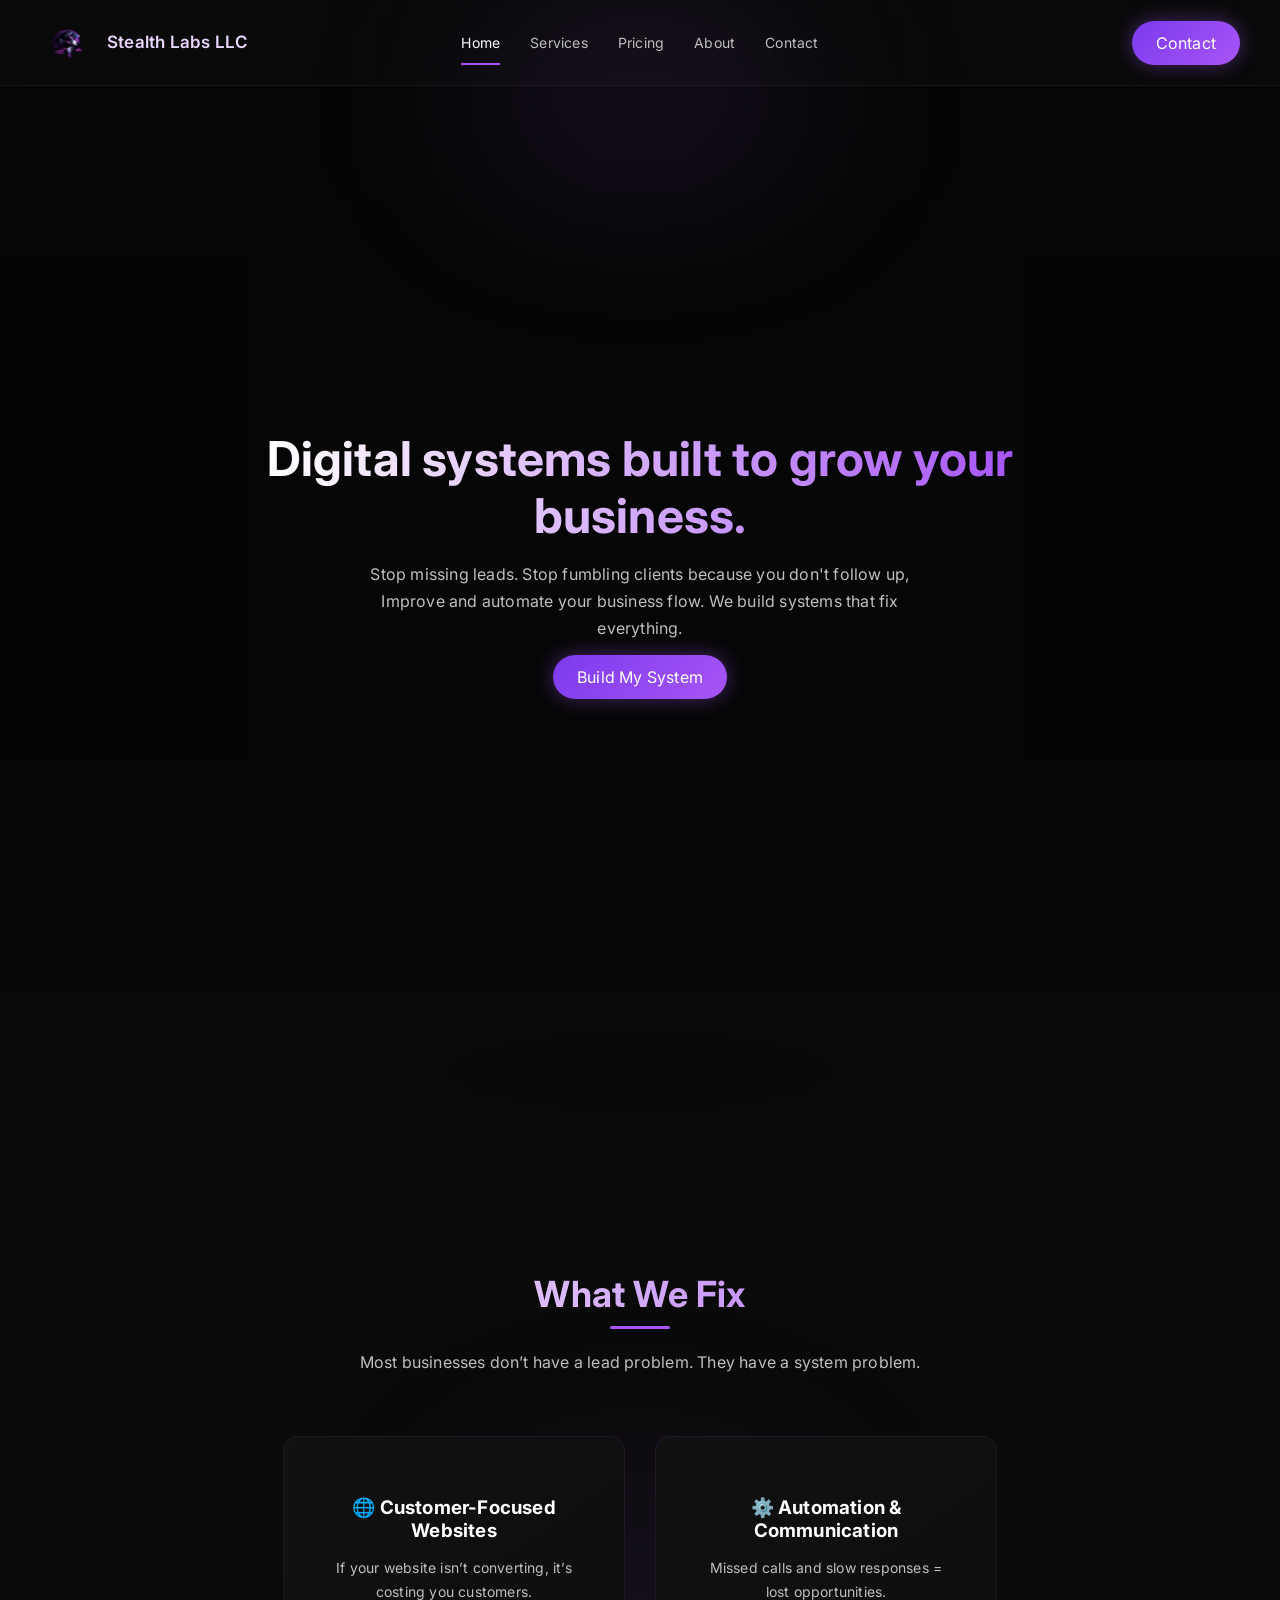
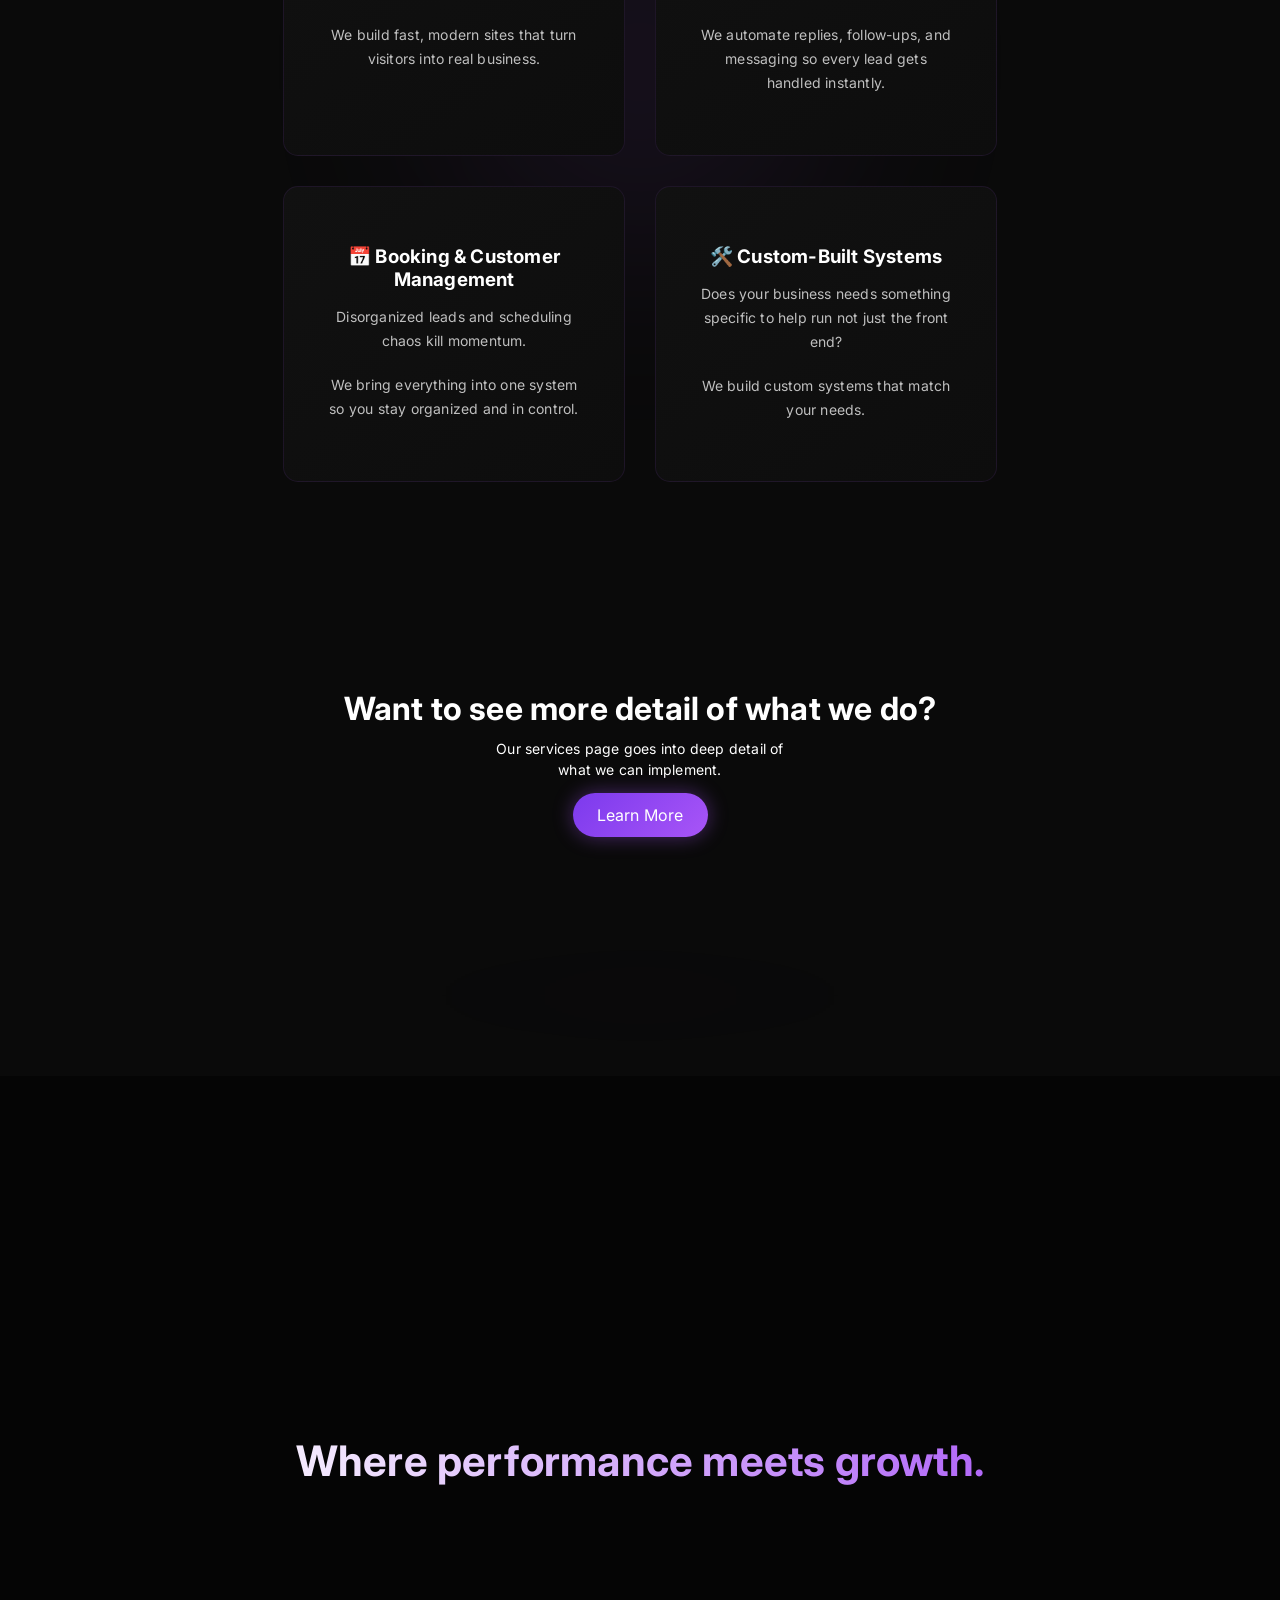
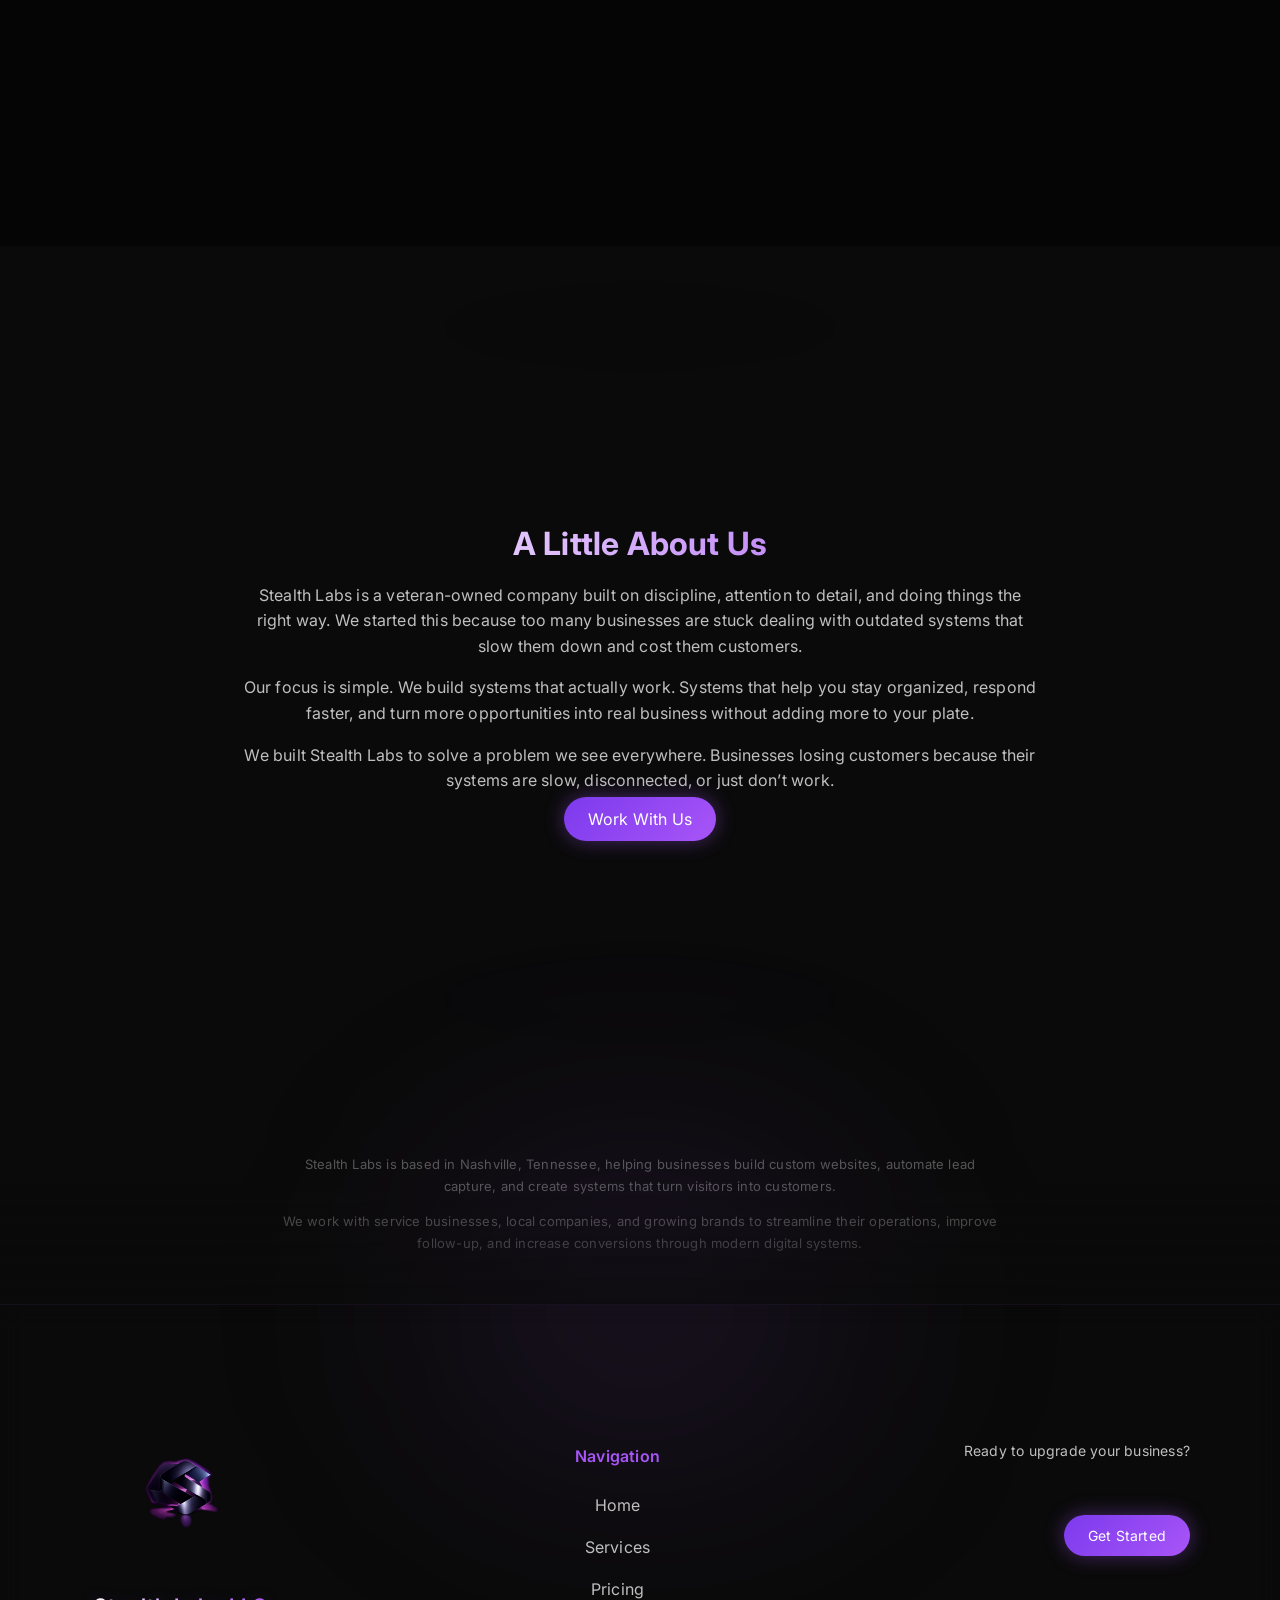
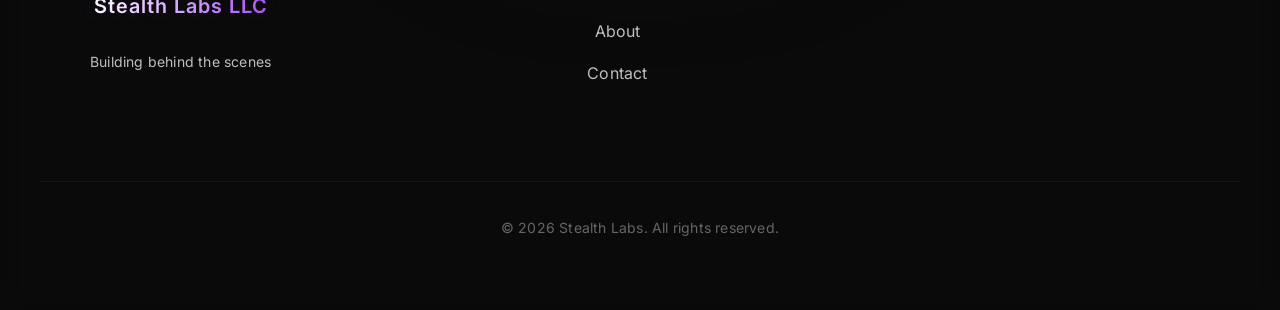
==== commit 9b8da7ac: "Add files via upload" ====
--- a/index.html
+++ b/index.html
@@ -59,7 +59,7 @@
 
 <section class="hero-video">
 
-  <video autoplay muted loop playsinline loop class="bg-video">
+<video class="bg-video" autoplay muted loop playsinline>
     <source src="Images/growthvid.mp4" type="video/mp4">
   </video>
 
@@ -154,7 +154,7 @@
   
 <section class="video-break fade-up">
 
-  <video autoplay muted loop playsinline loop class="bg-video">
+<video class="bg-video" autoplay muted loop playsinline>
     <source src="Images/Codevid.mp4" type="video/mp4">
   </video>
 
--- a/style.css
+++ b/style.css
@@ -22,15 +22,6 @@
 html, body {
   overflow-x: hidden;
 }
-
-
-
-* {
-  margin: 0;
-  padding: 0;
-  box-sizing: border-box;
-}
-
 
 /* CONTAINER */
 .container {
@@ -103,7 +94,7 @@
   position: relative;
   max-width: 1200px;
   margin: 0 auto;
-  padding: 15px 40px;
+  padding: 15px 20px;
 }
 
 .nav {
@@ -134,14 +125,6 @@
 
 .nav a:hover {
   color: white;
-}
-
-.hero-video .hero-container {
-  min-height: calc(100vh - 80px);
-  max-width: 100%;
-  width: 100%;
-  margin: 0 auto;
-  padding: 0 40px;
 }
 
 /* HOVER */
@@ -198,73 +181,7 @@
   width: 100%;
 }
 
-.hero-content h1 {
-  font-size: 48px;
-  line-height: 1.2;
-
-  background: linear-gradient(90deg, #ffffff, #a855f7);
-  background-clip: text;
-  -webkit-background-clip: text;
-
-  color: transparent;
-}
-
-/* VIDEO BACKGROUND */
-.bg-video {
-  position: absolute;
-  top: 50%;
-  left: 50%;
-  width: 100%;
-  height: 100%;
-  object-fit: cover;
-  transform: translate(-50%, -50%);
-  z-index: 0;
-}
-
-/* OVERLAY (VERY IMPORTANT) */
-.hero-overlay {
-  position: absolute;
-  inset: 0;
-  background: rgba(0, 0, 0, 0.7);
-  z-index: 1;
-}
-
-/* CONTENT */
-.hero-content {
-  position: relative;
-  z-index: 2;
-  max-width: 100%;
-  width: 100% ;
-
-  display: flex;
-  flex-direction: column;
-  align-items: center;
-  gap: 20px;
-
-  text-align: center;
-}
-
-/* CENTER HERO CONTENT PROPERLY */
-.hero-video .hero-container {
-  height: 100%;
-  display: flex;
-  align-items: center;
-  justify-content: center;
-  padding: 0 15px;
-}
-
-/* SMOOTH FADE INTO NEXT SECTION */
-.hero-video::after {
-  content: "";
-  position: absolute;
-  bottom: 0;
-  width: 100%;
-  height: 150px;
-
-  background: linear-gradient(to bottom, transparent, #0a0a0a);
-  z-index: 2;
-  pointer-events: none;
-}
+
 
 /* SERVICES */
 
@@ -715,8 +632,6 @@
   -webkit-tap-highlight-color: transparent;
 }
 
-
-
 .final-cta {
   padding: 70px 40px;
   text-align: center;
@@ -735,9 +650,6 @@
 }
 
 /* SMALL HERO */
-.small-hero {
-  height: 60vh;
-}
 
 /* SERVICE BLOCKS */
 .services-detail {
@@ -865,7 +777,7 @@
   height: 100%;
   object-fit: cover;
   border-radius: 20px;
-  pointer-events: none;
+  pointer-events: auto;
 }
 
 
@@ -1023,22 +935,10 @@
   }
 }
 
-.hero-content h1,
-.hero-content p,
-.hero-content .cta-btn {
-  opacity: 0;
-  transform: translateY(20px);
-  animation: heroFadeUp 0.8s ease forwards;
-  margin: 0 auto;
-}
-
-.hero-content p {
-  animation-delay: 0.2s;
-}
-
-.hero-content .cta-btn {
-  animation-delay: 0.4s;
-}
+
+
+
+
 
 @keyframes heroFadeUp {
   to {
@@ -1577,21 +1477,12 @@
   pointer-events: auto;
 }
 
-/* PREVENT OVERLAYS FROM BLOCKING */
-.hero-overlay,
-.video-overlay,
-.image-overlay,
-.bg-video {
-  pointer-events: none;
-}
 
 /* ENSURE BUTTONS ARE ABOVE */
 
 
 
-.mobile-menu {
-  z-index: 1000;
-}
+
 
 .mobile-cta {
   z-index: 50;
@@ -1787,13 +1678,6 @@
   color: #888;
 }
 
-.hero-video video,
-.hero-video iframe {
-  position: relative;
-  z-index: 5;
-  pointer-events: auto;
-}
-
 .booking-card iframe {
   position: relative;
   height: 65vh;                 /* 👈 forces scroll behavior */
@@ -1802,6 +1686,10 @@
   z-index: 9999;
 
   -webkit-overflow-scrolling: touch; /* smooth scroll on iPhone */
+}
+
+.bg-video {
+  z-index: 0;
 }
 
 
@@ -1941,6 +1829,132 @@
   margin-bottom: 10px;
 }
 
+/* =========================
+   HERO VIDEO
+========================= */
+.hero-video {
+  position: relative;
+  height: 85vh;
+  min-height: 500px;
+  overflow: hidden;
+
+  display: flex;
+  align-items: center;
+  justify-content: center;
+}
+
+/* BACKGROUND VIDEO */
+.hero-video .bg-video {
+  position: absolute;
+  top: 0;
+  left: 0;
+
+  width: 100%;
+  height: 100%;
+
+  object-fit: cover;
+  z-index: 0;
+}
+
+/* DARK OVERLAY */
+.hero-overlay {
+  position: absolute;
+  inset: 0;
+  background: rgba(0, 0, 0, 0.45);
+  z-index: 1;
+}
+
+/* CONTENT WRAPPER */
+.hero-container {
+  position: relative;
+  z-index: 2;
+  width: 100%;
+}
+
+/* TEXT CONTENT */
+.hero-content {
+  max-width: 750px;
+  margin: 0 auto;
+  text-align: center;
+  padding: 20px;
+}
+
+/* TITLE */
+.hero-content h1 {
+  font-size: clamp(28px, 4vw, 48px);
+  line-height: 1.2;
+  margin-bottom: 15px;
+
+  background: linear-gradient(90deg, #ffffff, #a855f7);
+  background-clip: text;
+  -webkit-background-clip: text;
+  color: transparent;
+}
+
+/* PARAGRAPH */
+.hero-content p {
+  color: #bfbfbf;
+  margin-bottom: 25px;
+  max-width: 600px;
+  margin-left: auto;
+  margin-right: auto;
+}
+
+
+/* =========================
+   VIDEO BREAK
+========================= */
+.video-break {
+  position: relative;
+  height: 70vh;
+  min-height: 400px;
+  overflow: hidden;
+
+  display: flex;
+  align-items: center;
+  justify-content: center;
+}
+
+/* VIDEO */
+.video-break .bg-video {
+  position: absolute;
+  top: 0;
+  left: 0;
+
+  width: 100%;
+  height: 100%;
+
+  object-fit: cover;
+  z-index: 0;
+}
+
+/* OVERLAY */
+.video-overlay {
+  position: absolute;
+  inset: 0;
+  background: rgba(0, 0, 0, 0.5);
+  z-index: 1;
+}
+
+/* CONTENT */
+.video-content {
+  position: relative;
+  z-index: 2;
+  text-align: center;
+  padding: 20px;
+}
+
+/* TEXT */
+.video-content h2 {
+  font-size: clamp(26px, 4vw, 42px);
+  line-height: 1.2;
+
+  background: linear-gradient(90deg, #ffffff, #a855f7);
+  background-clip: text;
+  -webkit-background-clip: text;
+  color: transparent;
+}
+
 @keyframes slideAcross {
   0% {
     transform: translateX(-120%);
@@ -1978,289 +1992,248 @@
   }
 }
 
+/* =========================
+   MOBILE SYSTEM (UNDER 768px)
+========================= */
 @media (max-width: 768px) {
 
+  /* =========================
+     GLOBAL
+  ========================= */
+  body {
+    font-size: 14px;
+  }
+
   section {
-    padding: 60px 20px;
+    padding: 50px 15px !important;
+  }
+
+  .container {
+    padding: 0 15px;
   }
 
   h1 { font-size: 26px; }
   h2 { font-size: 22px; }
-  p { font-size: 14px; }
-
-    .container {
-    padding: 0 15px;
-  }
-
-  h1, h2 {
-    line-height: 1.2;
-  }
-
-    .form-title {
-    font-size: 22px;
-    line-height: 1.4;
-    padding: 0 10px;
-  }
-
-   section {
-    padding: 50px 15px !important;
-  }
-
-  .hero-video {
-    min-height: calc(100vh - 65px);
-    height: 80vh;
-  }
-
-  .service-row {
-    flex-direction: column;
-    gap: 20px;
-    margin-bottom: 40px;
-  }
-
-  .trust-grid,
-  .process-grid {
-    gap: 35px;
-  }
-
-  .footer-container {
-    flex-direction: column;
-    gap: 40px;
-    align-items: center;
-    text-align: center;
-  }
-
-  .cta-btn {
-    width: 100%;
-    min-width: 180px;
-  }
-
-  .header .cta-btn {
-    display: none;
-  }
-
-  .nav-container {
-    display: flex;
-    align-items: center;
-    justify-content: space-between;
-    gap: 8px;
-    padding: 12px 18px;
-  }
-
-  .hero-video {
-    height: 70vh;
-    min-height: 500px;
-  }
-
+  p  { font-size: 14px; }
+
+  /* =========================
+     HEADER / NAV
+  ========================= */
   .nav {
     display: none;
   }
 
+  .nav-container {
+    padding: 12px 18px;
+  }
+
+  .logo img {
+    height: 40px;
+  }
+
+  .logo-text {
+    font-size: 14px;
+  }
+
   .hamburger {
     display: flex;
-  }
-
-  .footer-col:not(:last-child) {
-    text-align: center;
-  }
-
-  .fade-up,
-  .trust-item,
-  .principle-card {
-    opacity: 1 !important;
-    transform: none !important;
-    transition: none !important;
-  }
-
-  .services-grid {
+    flex-direction: column;
+    gap: 5px;
+  }
+
+  .hamburger span {
+    width: 25px;
+    height: 3px;
+    background: white;
+  }
+
+  /* =========================
+     MOBILE MENU
+  ========================= */
+  .mobile-menu {
+    position: fixed;
+    inset: 0;
+    background: rgba(10,10,10,0.98);
     display: flex;
     flex-direction: column;
-    gap: 35px; /* increase vertical space */
-    margin-top: 35px;
-  }
-
-  .service-card {
+    justify-content: center;
+    align-items: center;
+    gap: 25px;
+
+    transform: translateX(100%);
+    transition: transform 0.3s ease;
+    z-index: 999;
+  }
+
+  .mobile-menu.active {
+    transform: translateX(0);
+  }
+
+  .mobile-menu a {
+    font-size: 22px;
+    color: #e5e5e5;
+    text-decoration: none;
+  }
+
+  /* =========================
+     HERO
+  ========================= */
+  .hero-video {
+    height: 75vh;
+    min-height: 450px;
+  }
+
+  .hero-content {
+    padding: 20px;
+  }
+
+  .hero-content h1 {
+    font-size: 26px;
+    line-height: 1.2;
+  }
+
+  .hero-content p {
+    font-size: 14px;
+    max-width: 90%;
+  }
+
+  /* =========================
+     VIDEO BREAK
+  ========================= */
+  .video-break {
+    height: 60vh;
+    min-height: 350px;
+  }
+
+  .video-content h2 {
+    font-size: 24px;
+    max-width: 90%;
+    margin: 0 auto;
+  }
+
+  /* =========================
+     TRUST / CARDS
+  ========================= */
+  .trust-grid {
+    flex-direction: column;
+    align-items: center;
+    gap: 25px;
+  }
+
+  .trust-item {
     width: 100%;
     max-width: 100%;
-    padding: 25px;
-    border: 1px solid rgba(168, 85, 247, 0.2);
-  }
-
-  .services h2 {
-    margin-bottom: 10px;
-  }
-
+  }
+
+  /* =========================
+     SERVICES PAGE
+  ========================= */
   .service-row,
   .service-row.reverse {
-    display: flex;
     flex-direction: column !important;
-    align-items: center;
+    gap: 25px;
     text-align: center;
-    gap: 25px;
   }
 
   .service-text {
     width: 100%;
-    max-width: 100%;
   }
 
   .service-visual {
     width: 100%;
     height: 220px;
-    flex: none;
-    order: -1;
-  }
-
-  .about {
-    padding: 60px 20px;
-    display: block;
-  }
-
-  .about-text {
-    text-align: center;
-  }
-
-  .about-text h2 {
-    margin-bottom: 15px;
-  }
-
-  .about-text p {
-    margin-bottom: 15px;
-  }
-
-  .about-grid {
-    display: flex;
+  }
+
+  /* =========================
+     PROCESS
+  ========================= */
+  .process-grid {
     flex-direction: column;
-    gap: 30px;
-  }
-
-  .about-text {
-    width: 100%;
-    text-align: center;
-  }
-
-  .about-visual {
-    width: 100%;
-    height: 220px;
-    flex: none;
-  }
-
-    .process-grid {
-    flex-direction: column;
-    align-items: center; /* KEY FIX */
+    align-items: center;
     gap: 40px;
   }
 
   .process-step {
-    width: 100%;
     max-width: 300px;
     text-align: center;
-    gap: 10px;
-  }
-
-
-
-  .video-content {
-    padding: 0 20px;
-  }
-
-  .video-content h2 {
-    width: 100%;
-    max-width: 90%;
-    margin: 0 auto;
-
-    font-size: clamp(24px, 6vw, 34px);
-    line-height: 1.25;
-
-    background: linear-gradient(90deg, #ffffff, #a855f7);
-    -webkit-background-clip: text;
-    background-clip: text;
-    color: transparent;
-
-    text-align: center;
-  }
-
-
+  }
+
+  /* =========================
+     PRICING
+  ========================= */
   .pricing-grid {
-    display: flex;
     flex-direction: column;
     align-items: center;
     gap: 25px;
   }
 
-      .pricing-card {
-    opacity: 1 !important;
-    transform: none !important;
-    transition: none !important;
+  .pricing-card {
+    width: 100%;
     max-width: 400px;
   }
 
-  .setup-section {
-    padding: 60px 20px;
-  }
-
+  /* =========================
+     SETUP SECTION
+  ========================= */
   .setup-grid {
     flex-direction: column;
     align-items: center;
     gap: 25px;
-    max-width: 100%;
-    min-height: auto;
   }
 
   .setup-item {
     width: 100%;
-    max-width: 100%;
-    max-height: auto;
-  }
-
-  .setup-subtext {
-    margin-bottom: 30px;
-  }
-
-  .logo-wrap {
-    gap: 6px;
-  }
-
-  .logo img {
-    height: 40px;
-  }
-
-  .logo-text {
-    font-size: 14px;
-    letter-spacing: 0.5px;
-  }
-
-  .value-strip p {
-    white-space: normal;
-  }
-  
-  .setup-item:hover {
-    transform: translateY(-8px);
-
-    box-shadow:
-      0 15px 40px rgba(0,0,0,0.6),
-      0 0 30px rgba(168,85,247,0.4);
-  }
-
-    .booking-card {
-    max-width: 100%;
+  }
+
+  /* =========================
+     ABOUT
+  ========================= */
+  .about-grid {
+    flex-direction: column;
+    gap: 30px;
+  }
+
+  .about-visual {
+    height: 220px;
+  }
+
+  /* =========================
+     BOOKING / CONTACT
+  ========================= */
+  .booking-card {
     margin: 30px auto;
+  }
+
+  .booking-title {
+    font-size: 18px;
+  }
+
+  .booking-card iframe {
+    height: 85vh;
+    border: none;
+  }
+
+  /* =========================
+     FOOTER
+  ========================= */
+  .footer-container {
+    flex-direction: column;
+    align-items: center;
+    gap: 40px;
     text-align: center;
   }
 
-  .booking-title {
-    margin-bottom: 12px;
-    font-size: 18px;
-    line-height: 1.4;
-  }
-
-  .booking-note {
-    margin-top: 10px;
-    font-size: 11px;
-    color: #999;
-  }
-
-  .booking-card iframe {
-    height: auto;
-    min-height: 85vh; /* 👈 important */
-  }
+  .footer-col {
+    text-align: center;
+  }
+
+  /* =========================
+     BUTTONS
+  ========================= */
+  .cta-btn {
+    width: 100%;
+    max-width: 250px;
+    text-align: center;
+  }
+
 }
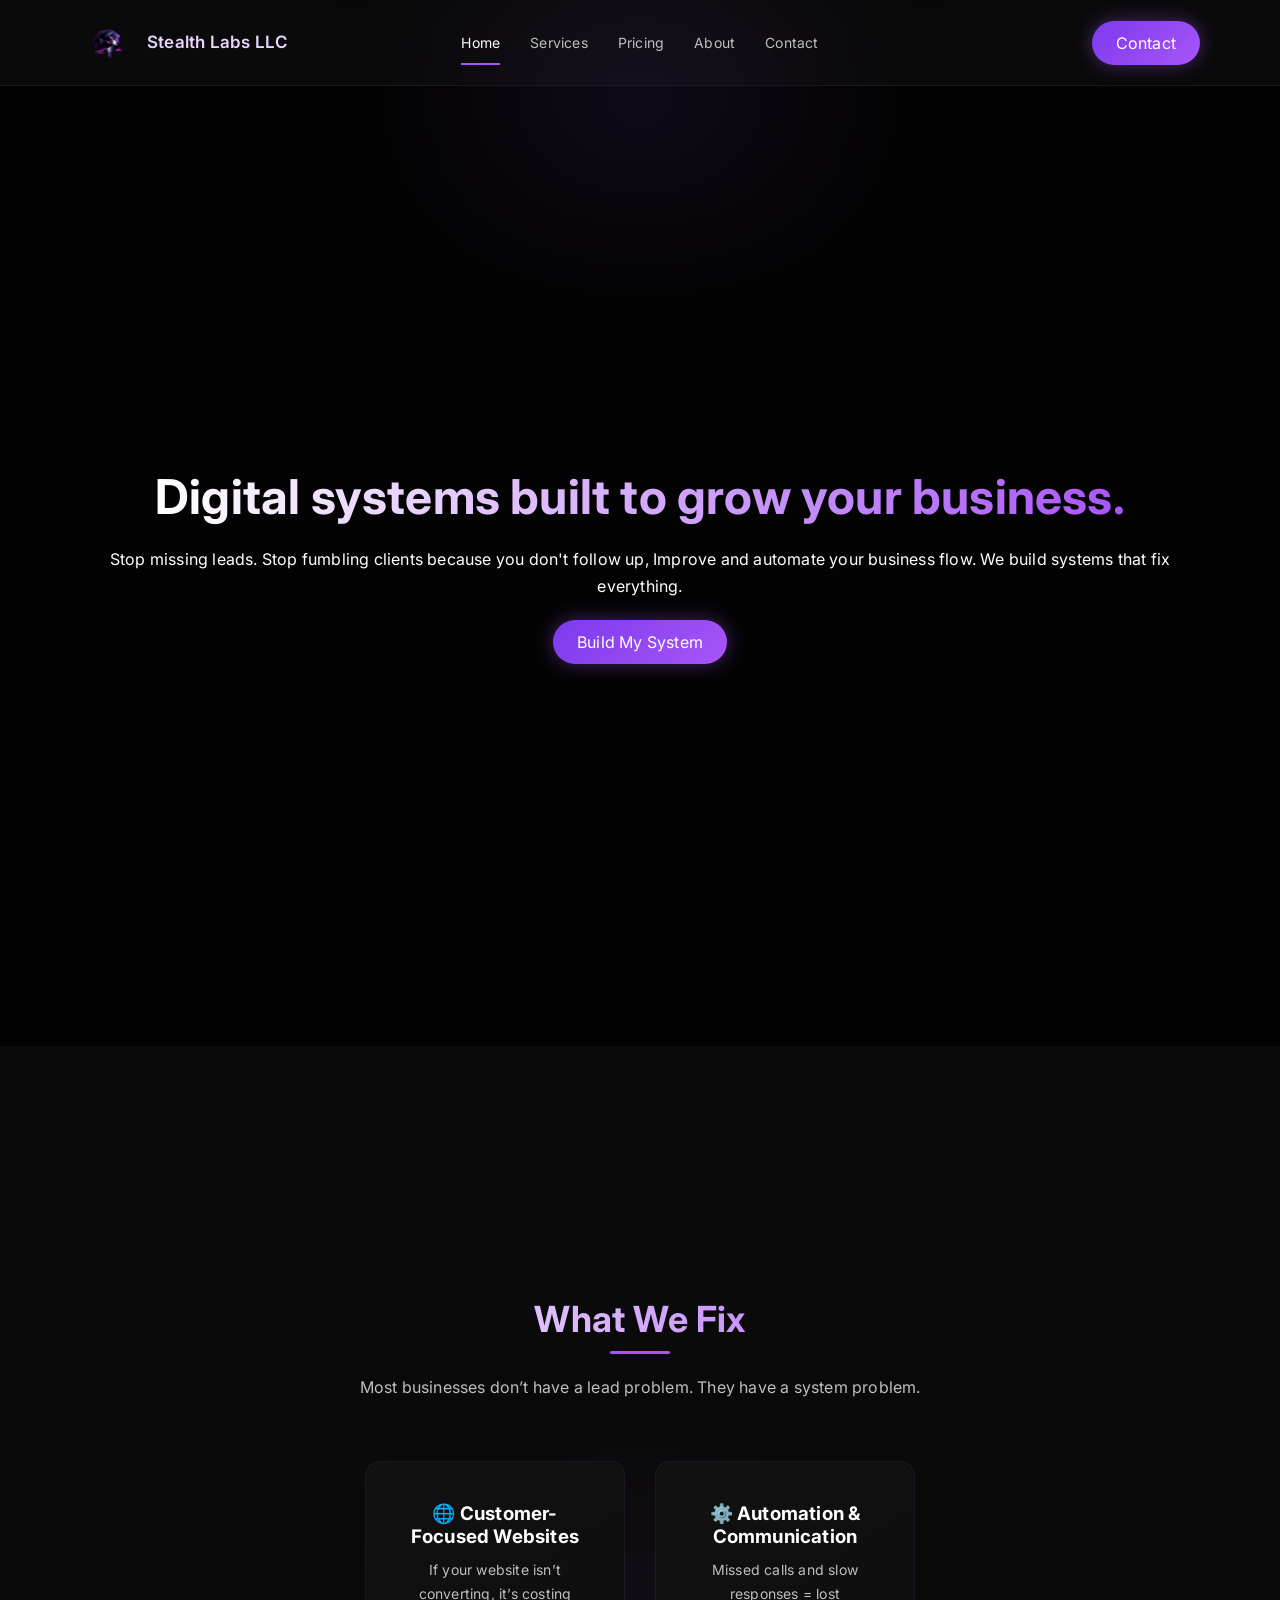
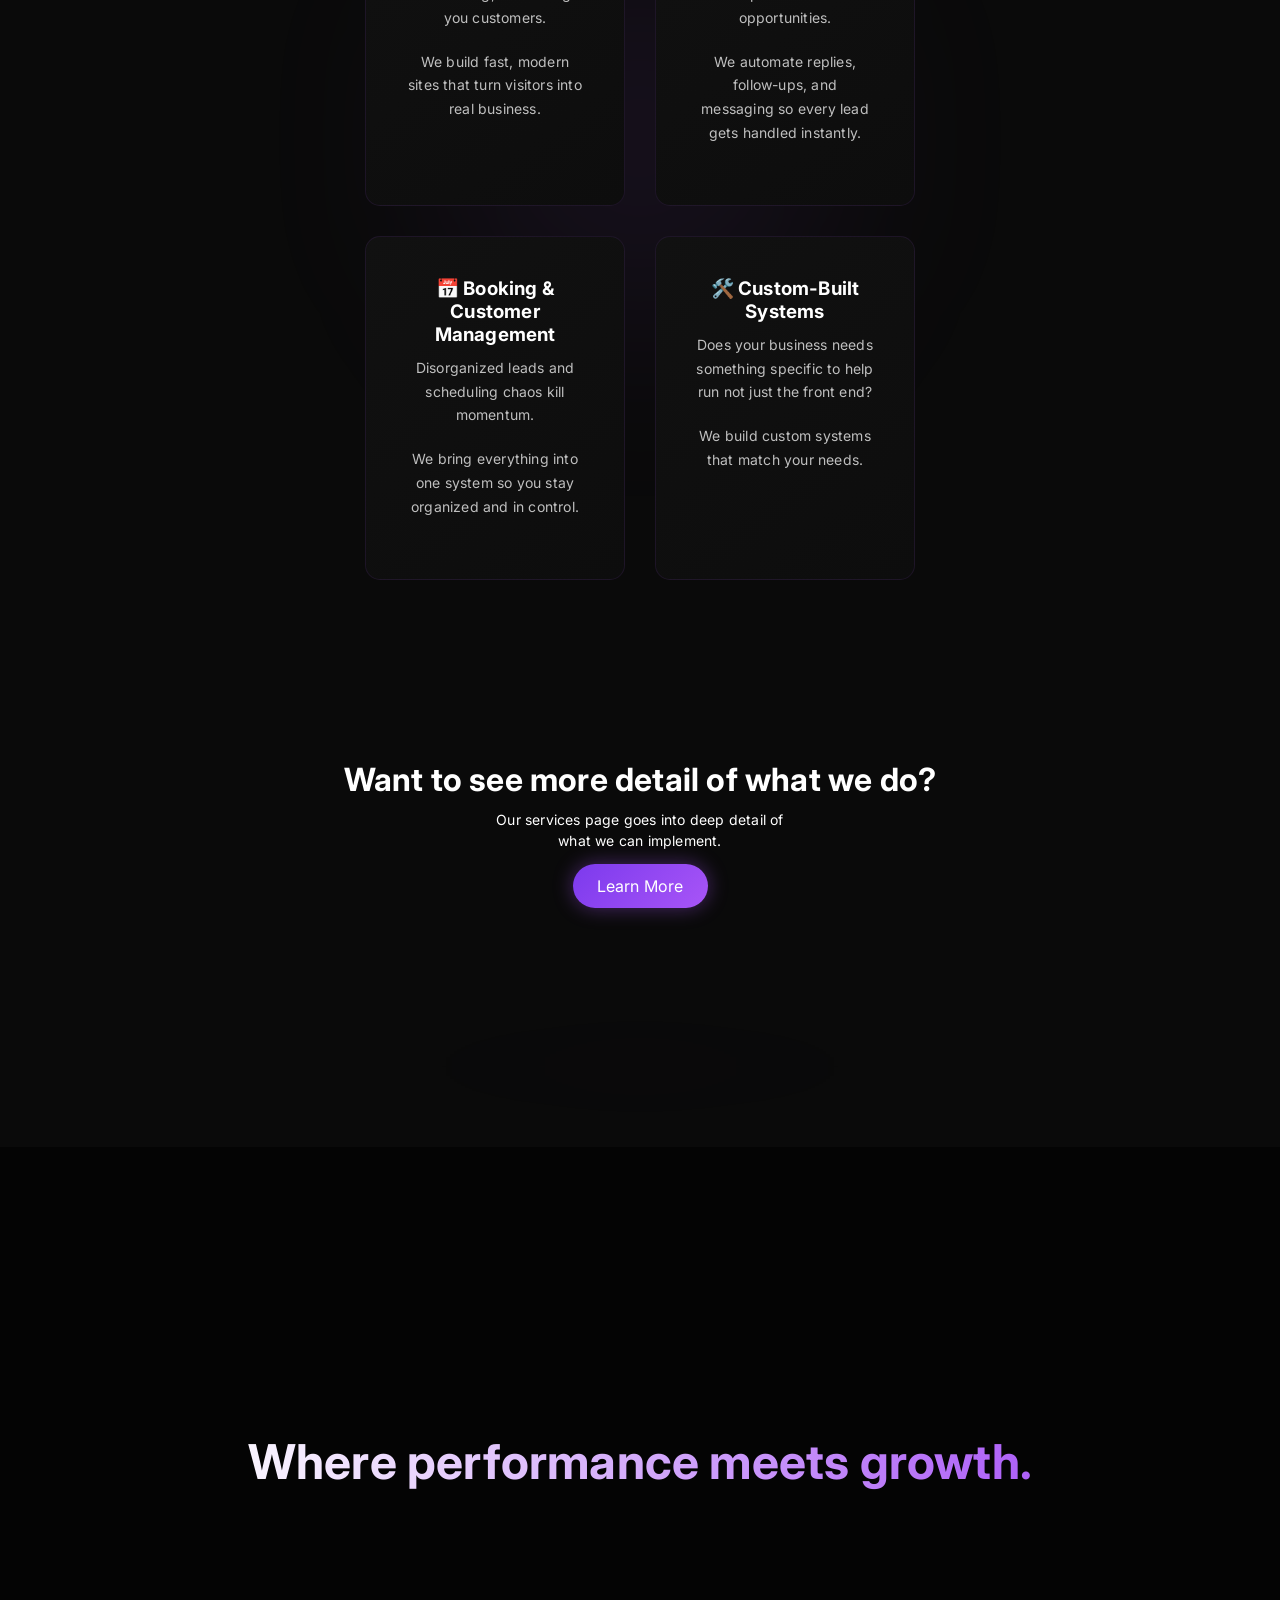
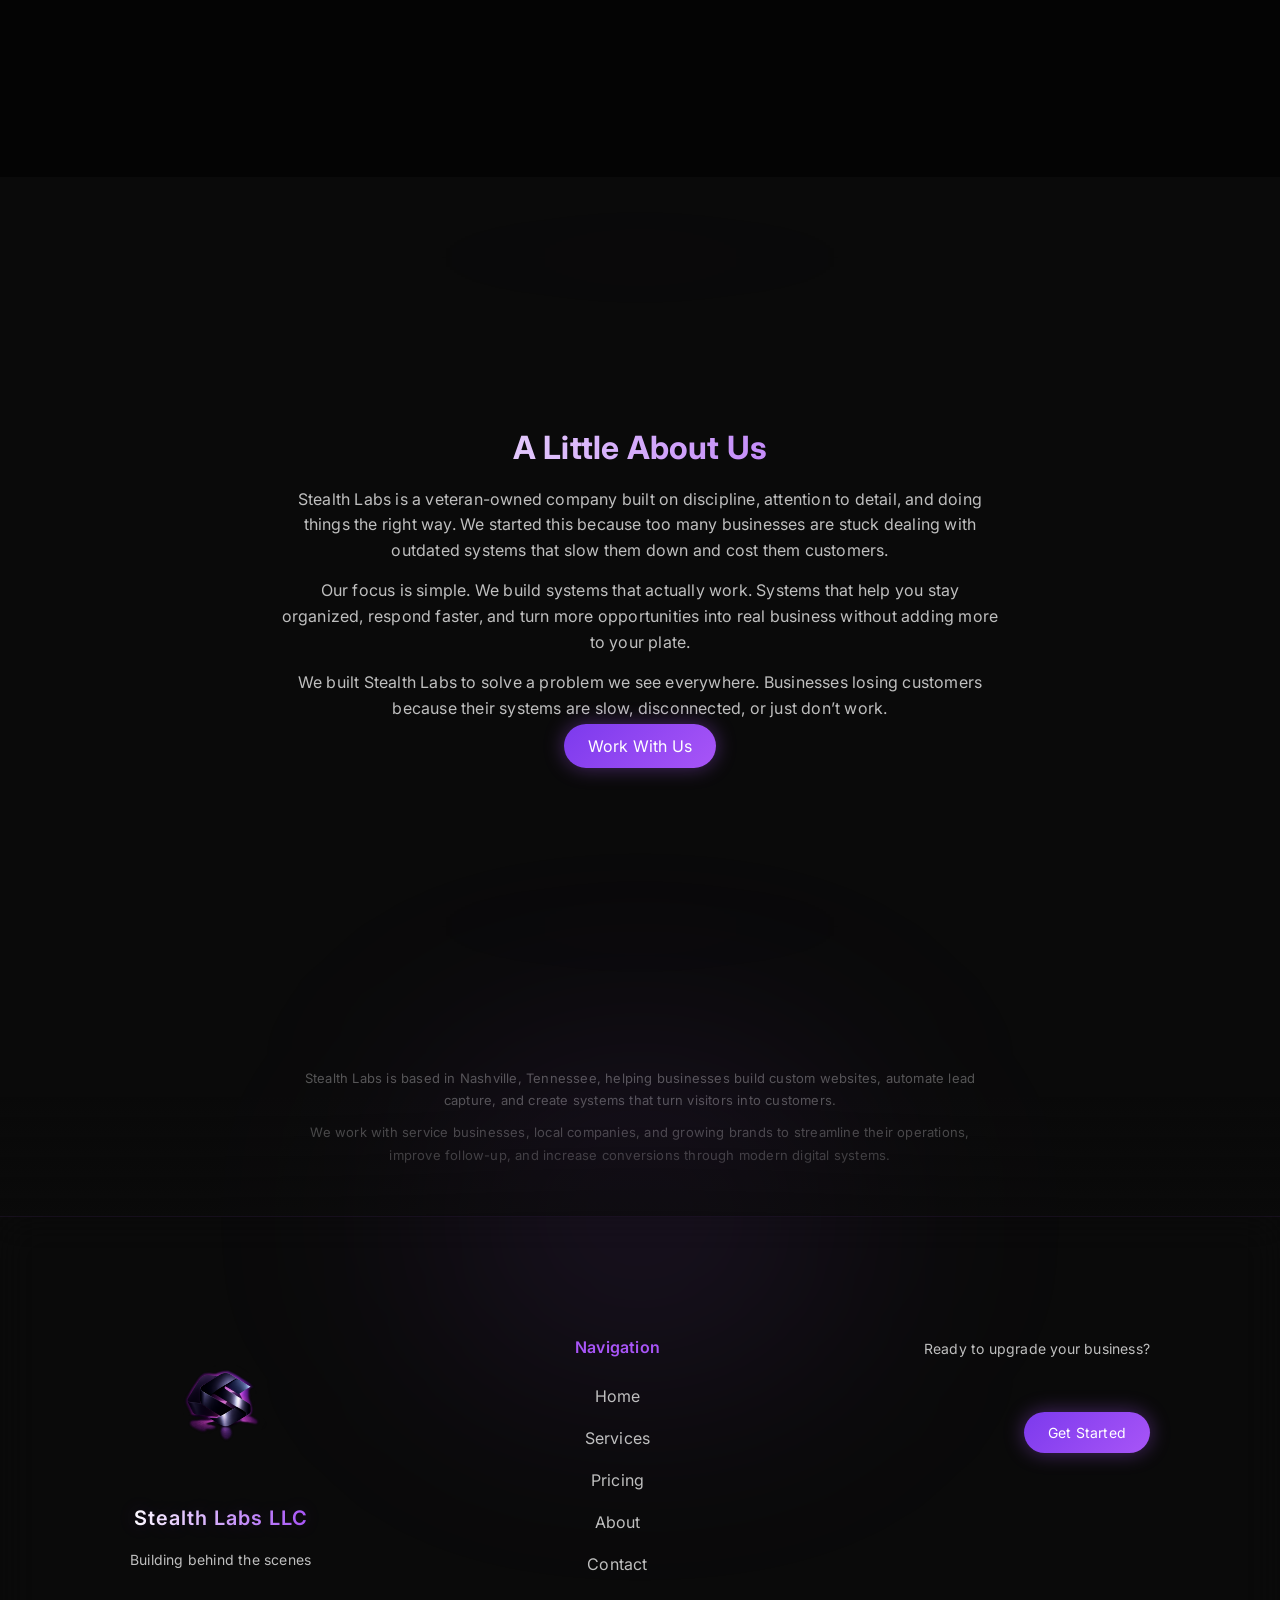
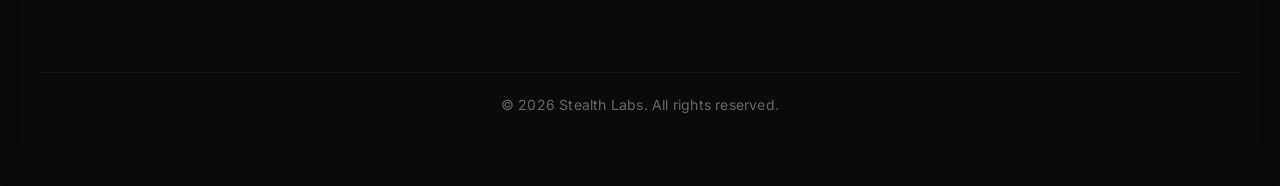
==== commit 73b5baa9: "Add files via upload" ====
--- a/index.html
+++ b/index.html
@@ -3,7 +3,6 @@
 <head>
   <title>Custom Websites & Automation Systems | Stealth Labs Nashville</title>
   <meta charset="UTF-8">
-  <meta name="viewport" content="width=device-width, initial-scale=1.0">
   <meta name="description" content="Stealth Labs builds custom websites and automated systems that help businesses in Nashville capture leads, follow up instantly, and convert more customers.">
   <title>Stealth Labs</title>
 
@@ -59,7 +58,7 @@
 
 <section class="hero-video">
 
-<video class="bg-video" autoplay muted loop playsinline>
+  <video autoplay muted loop playsinline class="bg-video">
     <source src="Images/growthvid.mp4" type="video/mp4">
   </video>
 
@@ -154,7 +153,7 @@
   
 <section class="video-break fade-up">
 
-<video class="bg-video" autoplay muted loop playsinline>
+  <video autoplay muted loop playsinline class="bg-video">
     <source src="Images/Codevid.mp4" type="video/mp4">
   </video>
 
--- a/style.css
+++ b/style.css
@@ -23,6 +23,15 @@
   overflow-x: hidden;
 }
 
+
+
+* {
+  margin: 0;
+  padding: 0;
+  box-sizing: border-box;
+}
+
+
 /* CONTAINER */
 .container {
   max-width: 1200px;
@@ -40,10 +49,10 @@
 }
 
 .header {
-  position: relative;
+  position: sticky;
   top: 0;
   width: 100%;
-  z-index: 100;
+  z-index: 1000;
 
   background: rgba(10, 10, 10, 0.4);
   backdrop-filter: blur(12px);
@@ -61,7 +70,15 @@
   pointer-events: none;
 }
 
-
+.hero-content,
+.container,
+.service-row,
+.service-card,
+.about-text,
+.final-cta {
+  position: relative;
+  z-index: 10;
+}
 
 .header::before {
   content: "";
@@ -94,7 +111,7 @@
   position: relative;
   max-width: 1200px;
   margin: 0 auto;
-  padding: 15px 20px;
+  padding: 15px 40px;
 }
 
 .nav {
@@ -125,6 +142,14 @@
 
 .nav a:hover {
   color: white;
+}
+
+.hero-video .hero-container {
+  min-height: calc(100vh - 80px);
+  max-width: 100%;
+  width: 100%;
+  margin: 0 auto;
+  padding: 0 40px;
 }
 
 /* HOVER */
@@ -164,7 +189,7 @@
 
 .header.scrolled {
   background: rgba(10, 10, 10, 0.8);
-  backdrop-filter: blur(12px);
+  backdrop-filter: blur(16px);
 }
 
 
@@ -181,7 +206,72 @@
   width: 100%;
 }
 
-
+.hero-content h1 {
+  font-size: 48px;
+  line-height: 1.2;
+
+  background: linear-gradient(90deg, #ffffff, #a855f7);
+  background-clip: text;
+  -webkit-background-clip: text;
+
+  color: transparent;
+}
+
+/* VIDEO BACKGROUND */
+.bg-video {
+  position: absolute;
+  top: 50%;
+  left: 50%;
+  width: 100%;
+  height: 100%;
+  object-fit: cover;
+  transform: translate(-50%, -50%);
+  z-index: 0;
+}
+
+/* OVERLAY (VERY IMPORTANT) */
+.hero-overlay {
+  position: absolute;
+  inset: 0;
+  background: rgba(0, 0, 0, 0.7);
+  z-index: 1;
+}
+
+/* CONTENT */
+.hero-content {
+  position: relative;
+  z-index: 2;
+  max-width: 100%;
+  width: 100% ;
+
+  display: flex;
+  flex-direction: column;
+  align-items: center;
+  gap: 20px;
+
+  text-align: center;
+}
+
+/* CENTER HERO CONTENT PROPERLY */
+.hero-video .hero-container {
+  height: 100%;
+  display: flex;
+  align-items: center;
+  justify-content: center;
+}
+
+/* SMOOTH FADE INTO NEXT SECTION */
+.hero-video::after {
+  content: "";
+  position: absolute;
+  bottom: 0;
+  width: 100%;
+  height: 150px;
+
+  background: linear-gradient(to bottom, transparent, #0a0a0a);
+  z-index: 2;
+  pointer-events: none;
+}
 
 /* SERVICES */
 
@@ -241,10 +331,10 @@
   padding: 100px 40px 50px;  
 
   background: transparent;
-  backdrop-filter: blur(12px);
+  backdrop-filter: blur(20px);
 
   border-top: 1px solid rgba(168, 85, 247, 0.2);
-  z-index: 1;
+  z-index: 2;
 }
 
 .footer-col {
@@ -632,6 +722,8 @@
   -webkit-tap-highlight-color: transparent;
 }
 
+
+
 .final-cta {
   padding: 70px 40px;
   text-align: center;
@@ -650,6 +742,9 @@
 }
 
 /* SMALL HERO */
+.small-hero {
+  height: 60vh;
+}
 
 /* SERVICE BLOCKS */
 .services-detail {
@@ -777,7 +872,6 @@
   height: 100%;
   object-fit: cover;
   border-radius: 20px;
-  pointer-events: auto;
 }
 
 
@@ -935,10 +1029,22 @@
   }
 }
 
-
-
-
-
+.hero-content h1,
+.hero-content p,
+.hero-content .cta-btn {
+  opacity: 0;
+  transform: translateY(20px);
+  animation: heroFadeUp 0.8s ease forwards;
+  margin: 0 auto;
+}
+
+.hero-content p {
+  animation-delay: 0.2s;
+}
+
+.hero-content .cta-btn {
+  animation-delay: 0.4s;
+}
 
 @keyframes heroFadeUp {
   to {
@@ -1213,13 +1319,12 @@
 .mobile-menu {
   position: fixed;
   top: 0;
+  right: -100%;
   width: 100%;
   height: 100vh;
-  transform: translateX(100%);
-  transition: transform 0.3s ease;
-  will-change: transform;
+
   background: rgba(10, 10, 10, 0.95);
-  backdrop-filter: none;
+  backdrop-filter: blur(20px);
 
   display: flex;
   flex-direction: column;
@@ -1227,12 +1332,12 @@
   justify-content: center;
   gap: 25px;
 
-
+  transition: right 0.4s ease;
   z-index: 999;
 }
 
 .mobile-menu.active {
-  transform: translateX(0);
+  right: 0;
 }
 
 .mobile-menu.active a {
@@ -1248,9 +1353,9 @@
   text-decoration: none;
   letter-spacing: 0.5px;
 
-  transition: none;
+  transition: all 0.3s ease;
   opacity: 0;
-  transform: none;
+  transform: translateY(20px);
 }
 
 .mobile-menu a:hover {
@@ -1302,6 +1407,7 @@
   transition: all 0.25s ease;
   position: relative;
 }
+
 
 /* UNDERLINE ANIMATION */
 .footer-link::after {
@@ -1324,9 +1430,16 @@
   width: 100%;
 }
 
+
+.video-box video {
+  pointer-events: none;
+}
+
+
 .footer-link {
   text-shadow: 0 0 10px rgba(168, 85, 247, 0.3);
 }
+
 
 /* FOCUS (KEY FOR UX) */
 .cta-btn {
@@ -1339,7 +1452,7 @@
   box-shadow: 0 0 20px rgba(168, 85, 247, 0.4);
   transition: all 0.2s ease;
   position: relative;
-  z-index: 1;
+  z-index: 9999;
   animation: pulseGlow 3s ease-in-out infinite;
 }
 
@@ -1358,6 +1471,8 @@
 }
 
 section {
+  position: relative;
+  z-index: 1;
   background: #0a0a0a;
   padding: var(--space-lg) var(--space-md);
 }
@@ -1477,12 +1592,21 @@
   pointer-events: auto;
 }
 
+/* PREVENT OVERLAYS FROM BLOCKING */
+.hero-overlay,
+.video-overlay,
+.image-overlay,
+.bg-video {
+  pointer-events: none;
+}
 
 /* ENSURE BUTTONS ARE ABOVE */
 
 
 
-
+.mobile-menu {
+  z-index: 2000;
+}
 
 .mobile-cta {
   z-index: 50;
@@ -1490,6 +1614,16 @@
 
 /* FORCE ALL INTERACTIVE ELEMENTS ABOVE OVERLAYS */
 
+.hero-content,
+.container,
+.service-row,
+.service-card,
+.about,
+.trust,
+footer {
+  position: relative;
+  z-index: 10;
+}
 
 .about,
 .about-grid,
@@ -1662,36 +1796,52 @@
   border: 1px solid rgba(168,85,247,0.5);
 }
 
+.booking-card::before {
+  content: "";
+  position: absolute;
+  inset: 0;
+  border-radius: 20px;
+  background: radial-gradient(circle at top, rgba(168,85,247,0.15), transparent 70%);
+  z-index: 0;
+}
+
 .booking-card {
-  max-width: 750px;
-  margin: 60px auto;
-  text-align: center;
+  max-width: 700px;
+  margin: 0 auto;
+
+  padding: 30px;
+
+  border-radius: 20px;
+
+  background: rgba(168,85,247,0.05);
+  border: 1px solid rgba(168,85,247,0.2);
+
+  box-shadow: 0 20px 60px rgba(0,0,0,0.6);
+  backdrop-filter: blur(10px);
+  position: relative;
 }
 
 .booking-title {
-  margin-bottom: 16px;
-}
-
-.booking-note {
-  margin-top: 12px;
-  font-size: 12px;
-  color: #888;
-}
-
-.booking-card iframe {
-  position: relative;
-  height: 65vh;                 /* 👈 forces scroll behavior */
-  max-height: 600px;
-  overflow: auto;
-  z-index: 9999;
-
-  -webkit-overflow-scrolling: touch; /* smooth scroll on iPhone */
-}
-
-.bg-video {
-  z-index: 0;
-}
-
+  text-align: center;
+  font-size: 26px;
+  margin-bottom: 10px;
+}
+
+.booking-subtext {
+  text-align: center;
+  font-size: 14px;
+  color: #aaa;
+  margin-bottom: 20px;
+}
+
+.booking-embed {
+  width: 100%;
+}
+
+.booking-card * {
+  position: relative;
+  z-index: 1;
+}
 
 /* TITLE */
 .setup-item h3 {
@@ -1829,132 +1979,6 @@
   margin-bottom: 10px;
 }
 
-/* =========================
-   HERO VIDEO
-========================= */
-.hero-video {
-  position: relative;
-  height: 85vh;
-  min-height: 500px;
-  overflow: hidden;
-
-  display: flex;
-  align-items: center;
-  justify-content: center;
-}
-
-/* BACKGROUND VIDEO */
-.hero-video .bg-video {
-  position: absolute;
-  top: 0;
-  left: 0;
-
-  width: 100%;
-  height: 100%;
-
-  object-fit: cover;
-  z-index: 0;
-}
-
-/* DARK OVERLAY */
-.hero-overlay {
-  position: absolute;
-  inset: 0;
-  background: rgba(0, 0, 0, 0.45);
-  z-index: 1;
-}
-
-/* CONTENT WRAPPER */
-.hero-container {
-  position: relative;
-  z-index: 2;
-  width: 100%;
-}
-
-/* TEXT CONTENT */
-.hero-content {
-  max-width: 750px;
-  margin: 0 auto;
-  text-align: center;
-  padding: 20px;
-}
-
-/* TITLE */
-.hero-content h1 {
-  font-size: clamp(28px, 4vw, 48px);
-  line-height: 1.2;
-  margin-bottom: 15px;
-
-  background: linear-gradient(90deg, #ffffff, #a855f7);
-  background-clip: text;
-  -webkit-background-clip: text;
-  color: transparent;
-}
-
-/* PARAGRAPH */
-.hero-content p {
-  color: #bfbfbf;
-  margin-bottom: 25px;
-  max-width: 600px;
-  margin-left: auto;
-  margin-right: auto;
-}
-
-
-/* =========================
-   VIDEO BREAK
-========================= */
-.video-break {
-  position: relative;
-  height: 70vh;
-  min-height: 400px;
-  overflow: hidden;
-
-  display: flex;
-  align-items: center;
-  justify-content: center;
-}
-
-/* VIDEO */
-.video-break .bg-video {
-  position: absolute;
-  top: 0;
-  left: 0;
-
-  width: 100%;
-  height: 100%;
-
-  object-fit: cover;
-  z-index: 0;
-}
-
-/* OVERLAY */
-.video-overlay {
-  position: absolute;
-  inset: 0;
-  background: rgba(0, 0, 0, 0.5);
-  z-index: 1;
-}
-
-/* CONTENT */
-.video-content {
-  position: relative;
-  z-index: 2;
-  text-align: center;
-  padding: 20px;
-}
-
-/* TEXT */
-.video-content h2 {
-  font-size: clamp(26px, 4vw, 42px);
-  line-height: 1.2;
-
-  background: linear-gradient(90deg, #ffffff, #a855f7);
-  background-clip: text;
-  -webkit-background-clip: text;
-  color: transparent;
-}
-
 @keyframes slideAcross {
   0% {
     transform: translateX(-120%);
@@ -1992,248 +2016,266 @@
   }
 }
 
-/* =========================
-   MOBILE SYSTEM (UNDER 768px)
-========================= */
 @media (max-width: 768px) {
 
-  /* =========================
-     GLOBAL
-  ========================= */
-  body {
-    font-size: 14px;
-  }
-
   section {
-    padding: 50px 15px !important;
-  }
-
-  .container {
-    padding: 0 15px;
+    padding: 60px 20px;
   }
 
   h1 { font-size: 26px; }
   h2 { font-size: 22px; }
-  p  { font-size: 14px; }
-
-  /* =========================
-     HEADER / NAV
-  ========================= */
+  p { font-size: 14px; }
+
+    .container {
+    padding: 0 15px;
+  }
+
+  h1, h2 {
+    line-height: 1.2;
+  }
+
+    .form-title {
+    font-size: 22px;
+    line-height: 1.4;
+    padding: 0 10px;
+  }
+
+  .hero-video {
+    min-height: calc(100vh - 65px);
+    height: 80vh;
+  }
+
+  .service-row {
+    flex-direction: column;
+    gap: 20px;
+    margin-bottom: 40px;
+  }
+
+    .booking-card {
+    padding: 20px 15px;
+  }
+
+  .booking-title {
+    font-size: 20px;
+  }
+
+  .trust-grid,
+  .process-grid {
+    gap: 35px;
+  }
+
+  .footer-container {
+    flex-direction: column;
+    gap: 40px;
+    align-items: center;
+    text-align: center;
+  }
+
+  .cta-btn {
+    width: 100%;
+    min-width: 180px;
+  }
+
+  .header .cta-btn {
+    display: none;
+  }
+
+  .nav-container {
+    display: flex;
+    align-items: center;
+    justify-content: space-between;
+    gap: 8px;
+    padding: 12px 18px;
+  }
+
   .nav {
     display: none;
   }
 
-  .nav-container {
-    padding: 12px 18px;
-  }
-
-  .logo img {
-    height: 40px;
-  }
-
-  .logo-text {
-    font-size: 14px;
-  }
-
   .hamburger {
     display: flex;
-    flex-direction: column;
-    gap: 5px;
-  }
-
-  .hamburger span {
-    width: 25px;
-    height: 3px;
-    background: white;
-  }
-
-  /* =========================
-     MOBILE MENU
-  ========================= */
-  .mobile-menu {
-    position: fixed;
-    inset: 0;
-    background: rgba(10,10,10,0.98);
+  }
+ 
+  .footer-col:not(:last-child) {
+    text-align: center;
+  }
+
+  .fade-up,
+  .trust-item,
+  .principle-card {
+    opacity: 1 !important;
+    transform: none !important;
+    transition: none !important;
+  }
+
+
+  .services-grid {
     display: flex;
     flex-direction: column;
-    justify-content: center;
+    gap: 35px; /* increase vertical space */
+    margin-top: 35px;
+  }
+
+  .service-card {
+    width: 100%;
+    max-width: 100%;
+    padding: 25px;
+    border: 1px solid rgba(168, 85, 247, 0.2);
+  }
+
+  .services h2 {
+    margin-bottom: 10px;
+  }
+
+  .service-row,
+  .service-row.reverse {
+    display: flex;
+    flex-direction: column !important;
     align-items: center;
+    text-align: center;
     gap: 25px;
-
-    transform: translateX(100%);
-    transition: transform 0.3s ease;
-    z-index: 999;
-  }
-
-  .mobile-menu.active {
-    transform: translateX(0);
-  }
-
-  .mobile-menu a {
-    font-size: 22px;
-    color: #e5e5e5;
-    text-decoration: none;
-  }
-
-  /* =========================
-     HERO
-  ========================= */
-  .hero-video {
-    height: 75vh;
-    min-height: 450px;
-  }
-
-  .hero-content {
-    padding: 20px;
-  }
-
-  .hero-content h1 {
-    font-size: 26px;
-    line-height: 1.2;
-  }
-
-  .hero-content p {
-    font-size: 14px;
-    max-width: 90%;
-  }
-
-  /* =========================
-     VIDEO BREAK
-  ========================= */
-  .video-break {
-    height: 60vh;
-    min-height: 350px;
+  }
+
+  .service-text {
+    width: 100%;
+    max-width: 100%;
+  }
+
+  .service-visual {
+    width: 100%;
+    height: 220px;
+    flex: none;
+    order: -1;
+  }
+
+  .about {
+    padding: 60px 20px;
+    display: block;
+  }
+
+  .about-text {
+    text-align: center;
+  }
+
+  .about-text h2 {
+    margin-bottom: 15px;
+  }
+
+  .about-text p {
+    margin-bottom: 15px;
+  }
+
+  .about-grid {
+    display: flex;
+    flex-direction: column;
+    gap: 30px;
+  }
+
+  .about-text {
+    width: 100%;
+    text-align: center;
+  }
+
+  .about-visual {
+    width: 100%;
+    height: 220px;
+    flex: none;
+  }
+
+    .process-grid {
+    flex-direction: column;
+    align-items: center; /* KEY FIX */
+    gap: 40px;
+  }
+
+  .process-step {
+    width: 100%;
+    max-width: 300px;
+    text-align: center;
+    gap: 10px;
+  }
+
+
+
+  .video-content {
+    padding: 0 20px;
   }
 
   .video-content h2 {
-    font-size: 24px;
+    width: 100%;
     max-width: 90%;
     margin: 0 auto;
-  }
-
-  /* =========================
-     TRUST / CARDS
-  ========================= */
-  .trust-grid {
+
+    font-size: clamp(24px, 6vw, 34px);
+    line-height: 1.25;
+
+    background: linear-gradient(90deg, #ffffff, #a855f7);
+    -webkit-background-clip: text;
+    background-clip: text;
+    color: transparent;
+
+    text-align: center;
+  }
+
+
+  .pricing-grid {
+    display: flex;
     flex-direction: column;
     align-items: center;
     gap: 25px;
   }
 
-  .trust-item {
-    width: 100%;
-    max-width: 100%;
-  }
-
-  /* =========================
-     SERVICES PAGE
-  ========================= */
-  .service-row,
-  .service-row.reverse {
-    flex-direction: column !important;
-    gap: 25px;
-    text-align: center;
-  }
-
-  .service-text {
-    width: 100%;
-  }
-
-  .service-visual {
-    width: 100%;
-    height: 220px;
-  }
-
-  /* =========================
-     PROCESS
-  ========================= */
-  .process-grid {
-    flex-direction: column;
-    align-items: center;
-    gap: 40px;
-  }
-
-  .process-step {
-    max-width: 300px;
-    text-align: center;
-  }
-
-  /* =========================
-     PRICING
-  ========================= */
-  .pricing-grid {
-    flex-direction: column;
-    align-items: center;
-    gap: 25px;
-  }
-
-  .pricing-card {
-    width: 100%;
+      .pricing-card {
+    opacity: 1 !important;
+    transform: none !important;
+    transition: none !important;
     max-width: 400px;
   }
 
-  /* =========================
-     SETUP SECTION
-  ========================= */
+  .setup-section {
+    padding: 60px 20px;
+  }
+
   .setup-grid {
     flex-direction: column;
     align-items: center;
     gap: 25px;
+    max-width: 100%;
+    min-height: auto;
   }
 
   .setup-item {
     width: 100%;
-  }
-
-  /* =========================
-     ABOUT
-  ========================= */
-  .about-grid {
-    flex-direction: column;
-    gap: 30px;
-  }
-
-  .about-visual {
-    height: 220px;
-  }
-
-  /* =========================
-     BOOKING / CONTACT
-  ========================= */
-  .booking-card {
-    margin: 30px auto;
-  }
-
-  .booking-title {
-    font-size: 18px;
-  }
-
-  .booking-card iframe {
-    height: 85vh;
-    border: none;
-  }
-
-  /* =========================
-     FOOTER
-  ========================= */
-  .footer-container {
-    flex-direction: column;
-    align-items: center;
-    gap: 40px;
-    text-align: center;
-  }
-
-  .footer-col {
-    text-align: center;
-  }
-
-  /* =========================
-     BUTTONS
-  ========================= */
-  .cta-btn {
-    width: 100%;
-    max-width: 250px;
-    text-align: center;
-  }
-
+    max-width: 100%;
+    max-height: auto;
+  }
+
+  .setup-subtext {
+    margin-bottom: 30px;
+  }
+
+  .logo-wrap {
+    gap: 6px;
+  }
+
+  .logo img {
+    height: 40px;
+  }
+
+  .logo-text {
+    font-size: 14px;
+    letter-spacing: 0.5px;
+  }
+
+  .value-strip p {
+    white-space: normal;
+  }
+  
+  .setup-item:hover {
+    transform: translateY(-8px);
+
+    box-shadow:
+      0 15px 40px rgba(0,0,0,0.6),
+      0 0 30px rgba(168,85,247,0.4);
+  }
 }
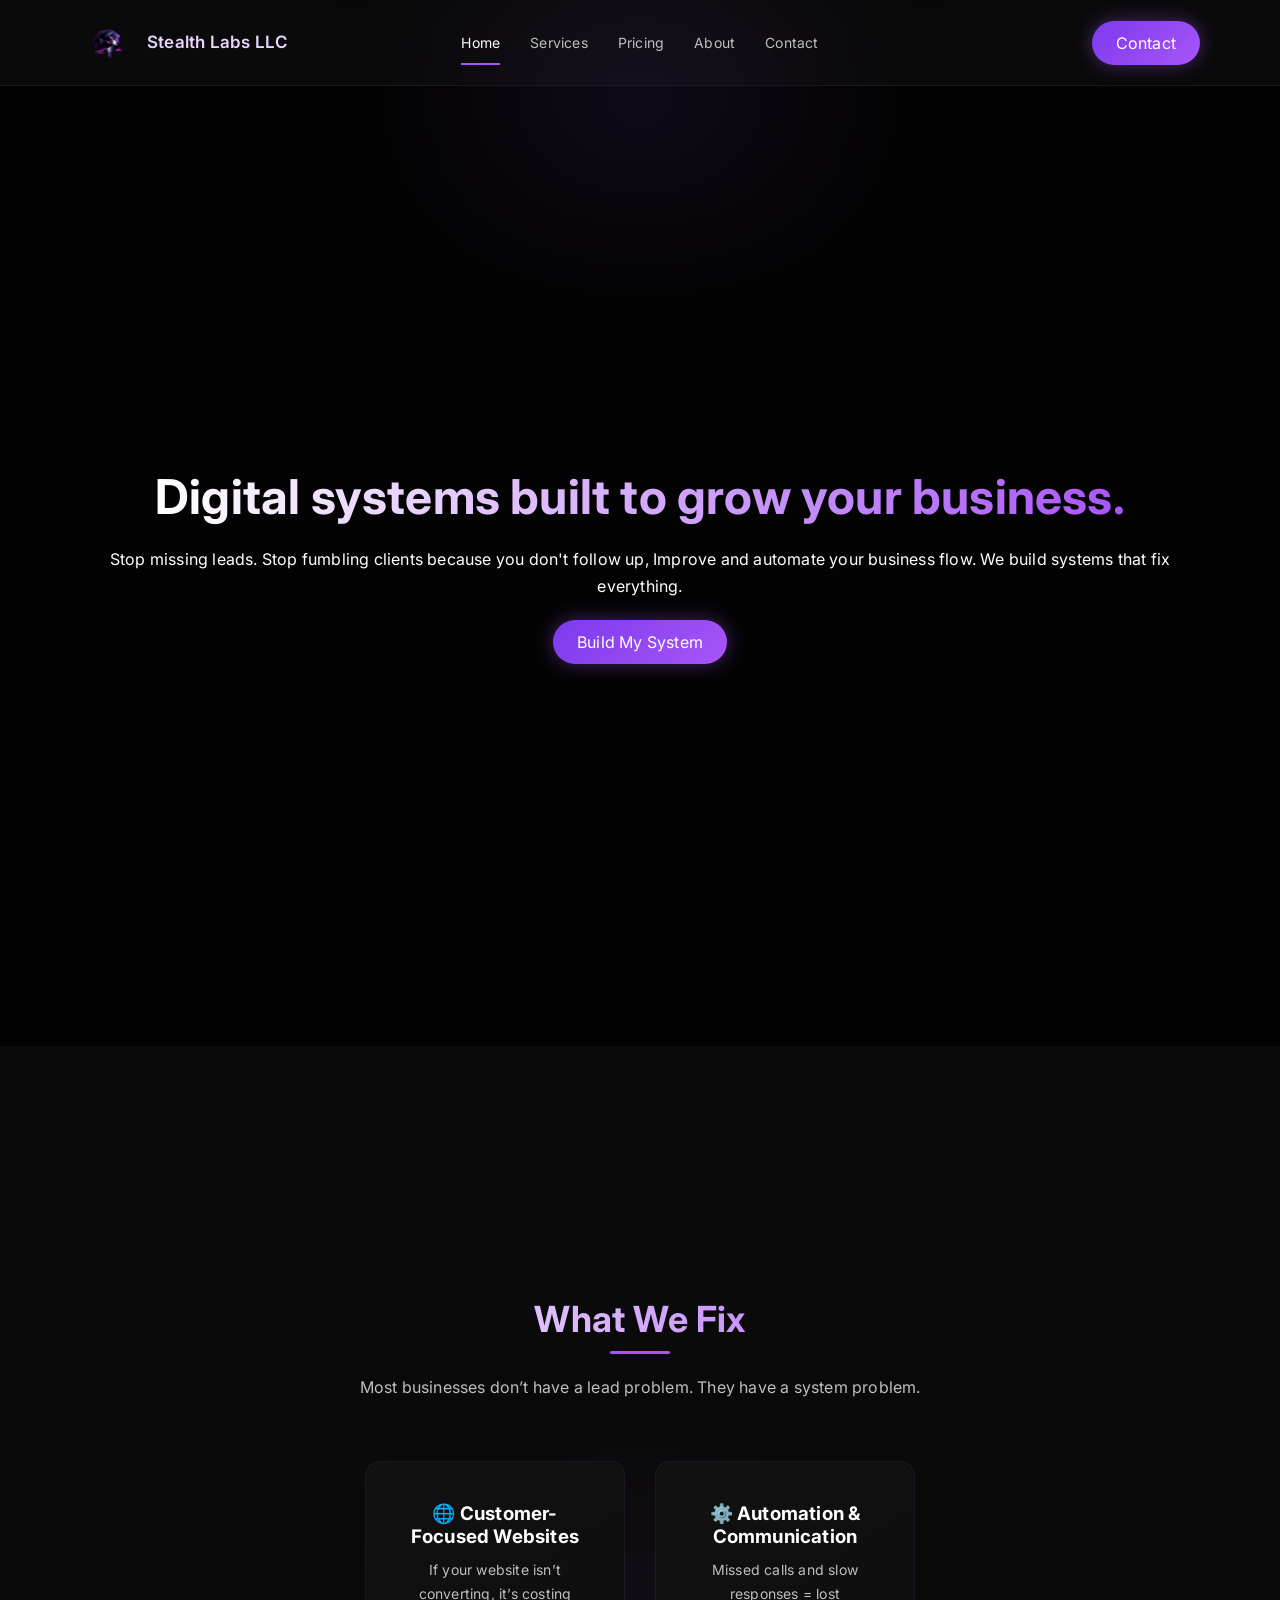
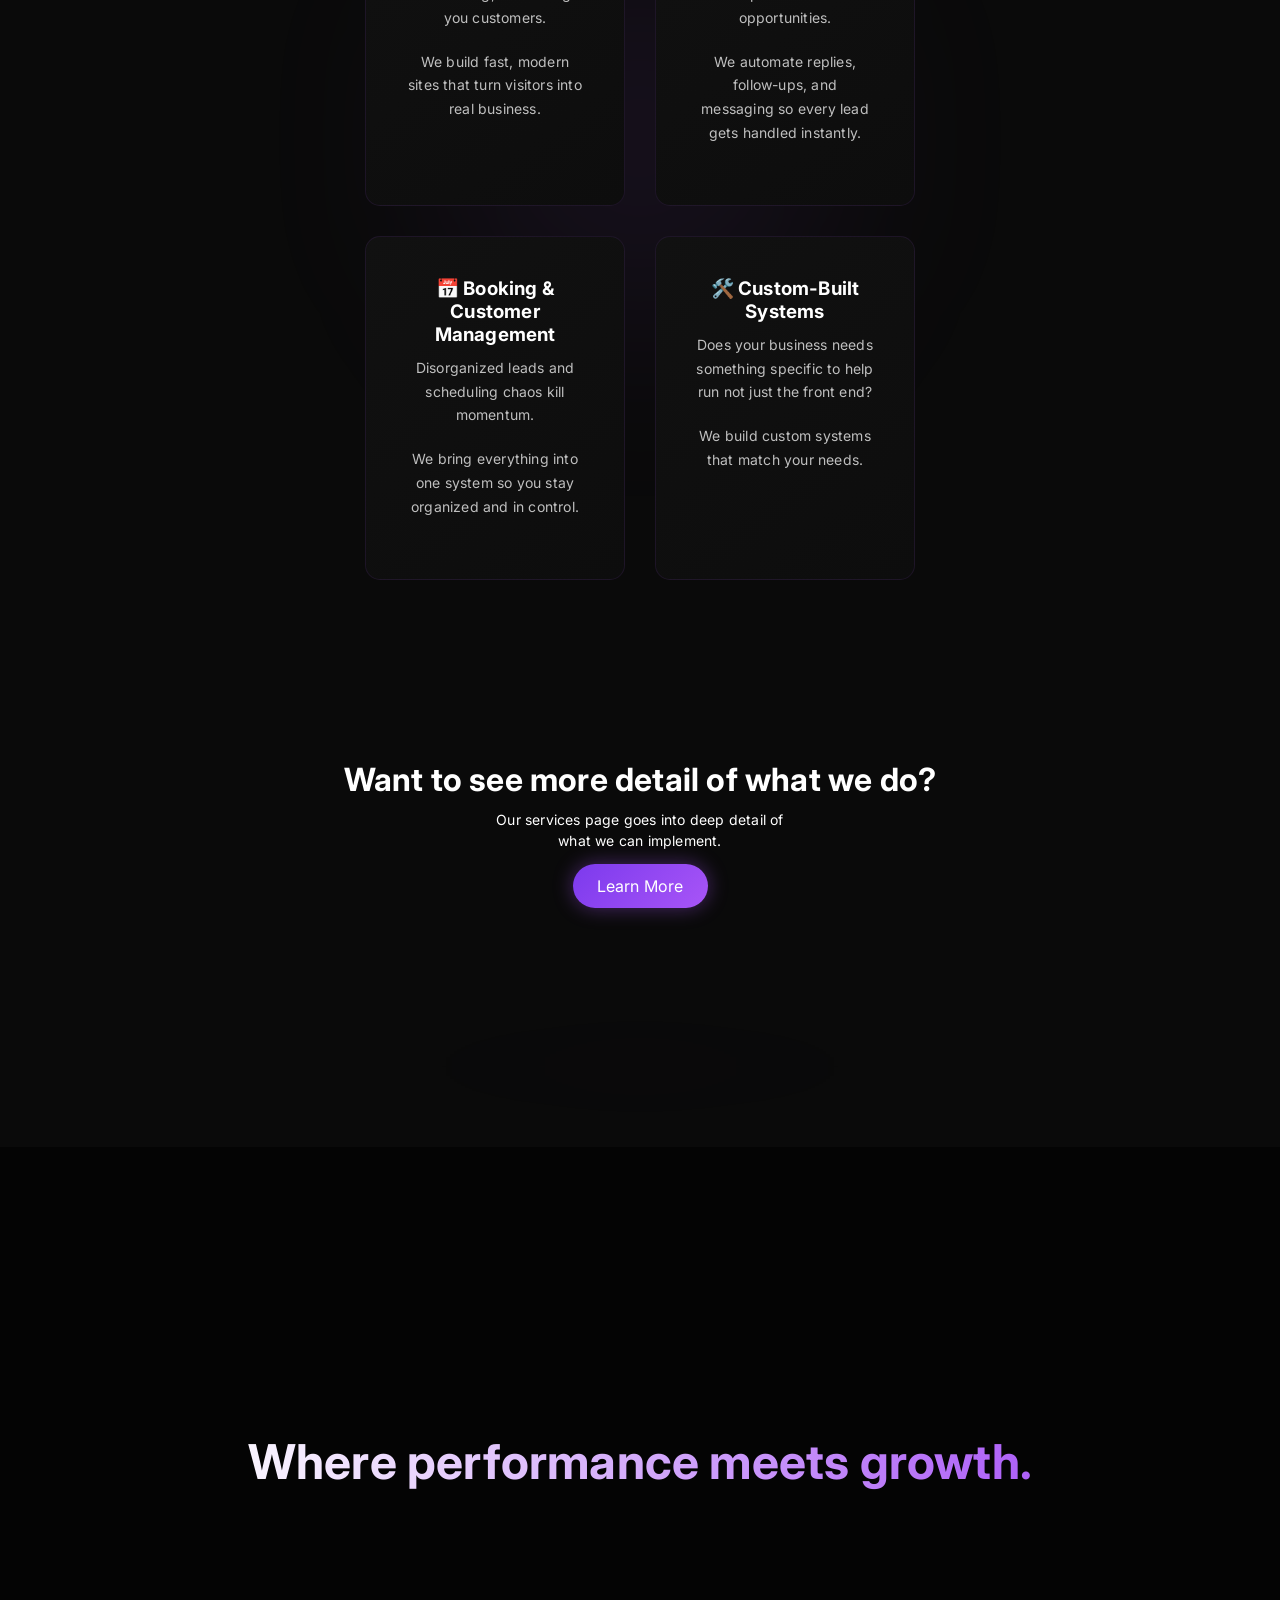
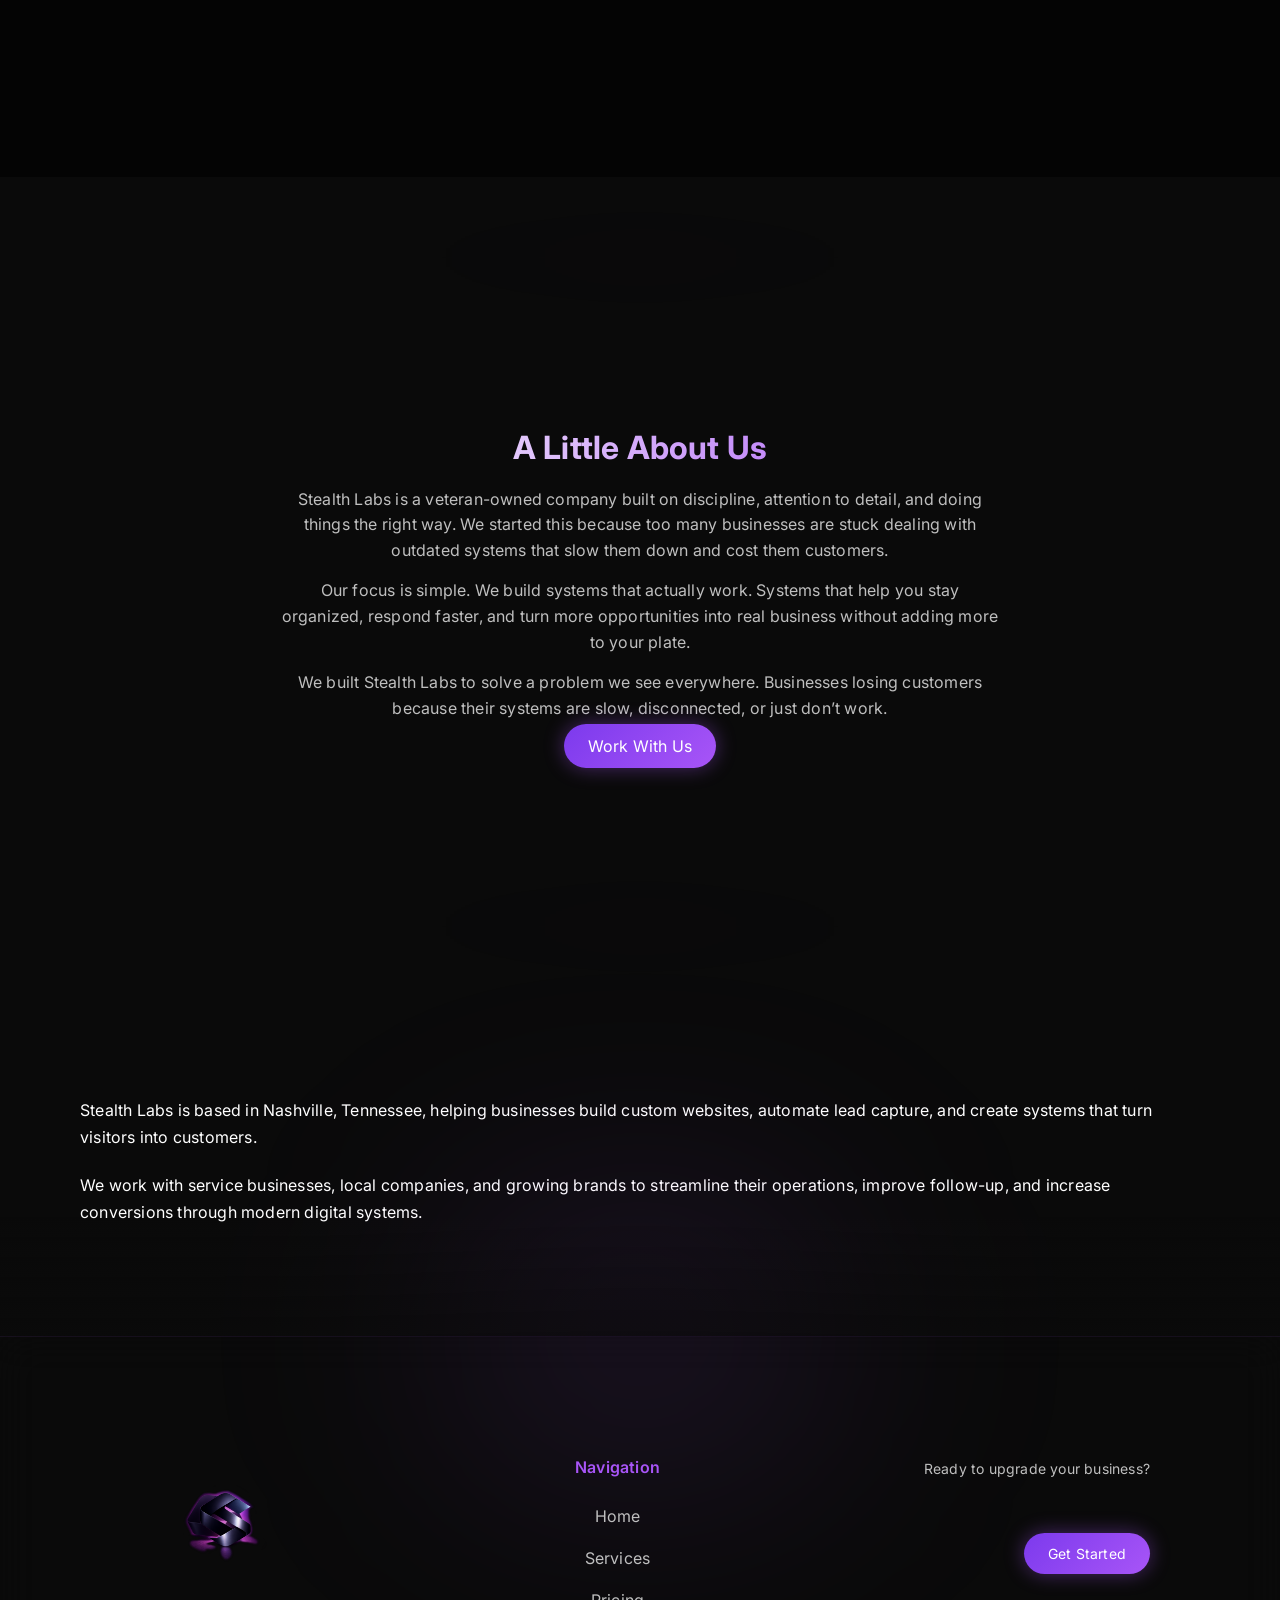
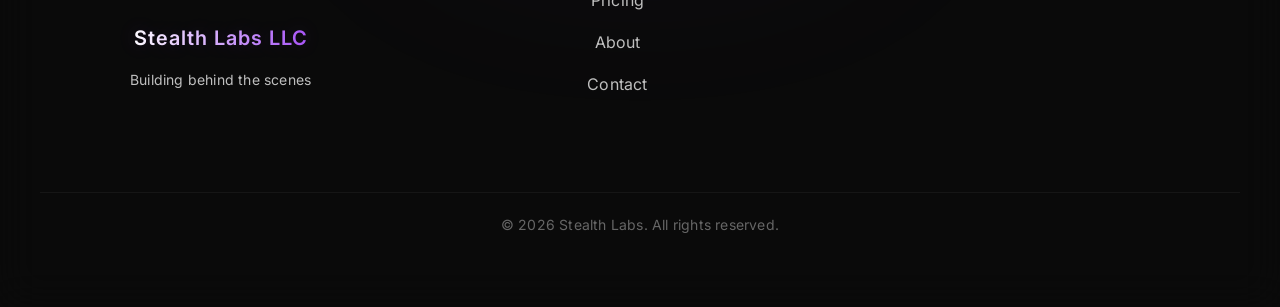
==== commit b9d1f33b: "Add files via upload" ====
--- a/index.html
+++ b/index.html
@@ -3,6 +3,7 @@
 <head>
   <title>Custom Websites & Automation Systems | Stealth Labs Nashville</title>
   <meta charset="UTF-8">
+  <meta name="viewport" content="width=device-width, initial-scale=1.0, maximum-scale=1.0, user-scalable=no">
   <meta name="description" content="Stealth Labs builds custom websites and automated systems that help businesses in Nashville capture leads, follow up instantly, and convert more customers.">
   <title>Stealth Labs</title>
 
--- a/style.css
+++ b/style.css
@@ -1298,9 +1298,96 @@
   color: #bfbfbf;
 }
 
+/* FORM */
+.contact-form-section {
+  padding: 80px 40px;
+  overflow: visible;
+}
+
+.form-title {
+  font-size: 26px;
+  line-height: 1.3;
+  text-align: center;
+  display: block;
+  margin-bottom: 6px;
+}
+
+.form-card {
+  display: flex;
+  flex-direction: column;
+  gap: 25px; /* THIS is the cleanest fix */
+  overflow: visible;
+  width: 100%;
+  max-width: 700px;
+  margin: 0 auto;
+  padding: 40px;
+  border-radius: 20px;
+  word-break: normal;
+  overflow-wrap: break-word;
+
+  background: linear-gradient(145deg, #111, #0d0d0d);
+  border: 1px solid rgba(168,85,247,0.15);
+
+  box-shadow: 0 20px 60px rgba(0,0,0,0.6);
+}
+
+.form-header {
+  text-align: center;
+  margin-bottom: 30px;
+
+  display: flex;
+  flex-direction: column;
+  gap: 12px;
+}
+
+.contact-form-section {
+  padding: 80px 40px;
+  text-align: center;
+}
+
+.form-embed {
+  width: 100%;
+  max-width: 600px;
+  margin: 0 auto;
+  margin-top: 20px;
+}
+
+.form-embed iframe {
+  width: 100%;
+  height: 600px;
+  border: none;
+}
+
+.form-divider {
+  width: 60%;
+  height: 1px;
+  margin: 0 auto;
+
+  background: linear-gradient(
+    to right,
+    transparent,
+    rgba(168,85,247,0.5),
+    transparent
+  );
+}
+
+/* CONTACT INFO */
+.contact-grid {
+  display: flex;
+  justify-content: center;
+  gap: 40px;
+  text-align: center;
+}
+
+.contact-item h3 {
+  margin-bottom: 10px;
+}
+
 .contact-item p {
   color: #bfbfbf;
 }
+
+
 
 /* MOBILE NAV FIXED */
 .hamburger {
@@ -1533,6 +1620,14 @@
   display: block;
 }
 
+
+.service-visual img {
+  width: 100%;
+  height: 100%;
+  object-fit: cover;
+}
+
+
 a, button {
   transition: all 0.2s ease;
 }
@@ -1675,6 +1770,12 @@
   color: #d4d4d4;
 }
 
+
+.pricing-card:hover {
+  transform: translateY(-10px);
+  box-shadow: 0 0 40px rgba(168,85,247,0.3);
+}
+
 .pricing.show .pricing-card:nth-child(1) { transition-delay: 0.1s; }
 .pricing.show .pricing-card:nth-child(2) { transition-delay: 0.2s; }
 .pricing.show .pricing-card:nth-child(3) { transition-delay: 0.3s; }
@@ -1794,53 +1895,6 @@
     0 0 30px rgba(168,85,247,0.4);
 
   border: 1px solid rgba(168,85,247,0.5);
-}
-
-.booking-card::before {
-  content: "";
-  position: absolute;
-  inset: 0;
-  border-radius: 20px;
-  background: radial-gradient(circle at top, rgba(168,85,247,0.15), transparent 70%);
-  z-index: 0;
-}
-
-.booking-card {
-  max-width: 700px;
-  margin: 0 auto;
-
-  padding: 30px;
-
-  border-radius: 20px;
-
-  background: rgba(168,85,247,0.05);
-  border: 1px solid rgba(168,85,247,0.2);
-
-  box-shadow: 0 20px 60px rgba(0,0,0,0.6);
-  backdrop-filter: blur(10px);
-  position: relative;
-}
-
-.booking-title {
-  text-align: center;
-  font-size: 26px;
-  margin-bottom: 10px;
-}
-
-.booking-subtext {
-  text-align: center;
-  font-size: 14px;
-  color: #aaa;
-  margin-bottom: 20px;
-}
-
-.booking-embed {
-  width: 100%;
-}
-
-.booking-card * {
-  position: relative;
-  z-index: 1;
 }
 
 /* TITLE */
@@ -1962,23 +2016,6 @@
     0 0 30px rgba(168,85,247,0.3);
 }
 
-.seo-section {
-  padding: 40px 20px 20px;
-  text-align: center;
-
-  opacity: 0.6;
-  font-size: 13px;
-  line-height: 1.6;
-
-  max-width: 800px;
-  margin: 0 auto;
-}
-
-.seo-section p {
-  color: #888;
-  margin-bottom: 10px;
-}
-
 @keyframes slideAcross {
   0% {
     transform: translateX(-120%);
@@ -2051,13 +2088,10 @@
     margin-bottom: 40px;
   }
 
-    .booking-card {
-    padding: 20px 15px;
-  }
-
-  .booking-title {
-    font-size: 20px;
-  }
+    .contact-form-section .container {
+    padding: 0 10px;
+  }
+
 
   .trust-grid,
   .process-grid {
@@ -2071,6 +2105,12 @@
     text-align: center;
   }
 
+    .form-card {
+    max-width: 100%;
+    padding: 20px 15px;
+  }
+
+
   .cta-btn {
     width: 100%;
     min-width: 180px;
@@ -2085,7 +2125,7 @@
     align-items: center;
     justify-content: space-between;
     gap: 8px;
-    padding: 12px 18px;
+    padding: 10px 15px;
   }
 
   .nav {
@@ -2217,6 +2257,9 @@
     text-align: center;
   }
 
+  .form-embed iframe {
+    height: 700px;
+  }
 
   .pricing-grid {
     display: flex;
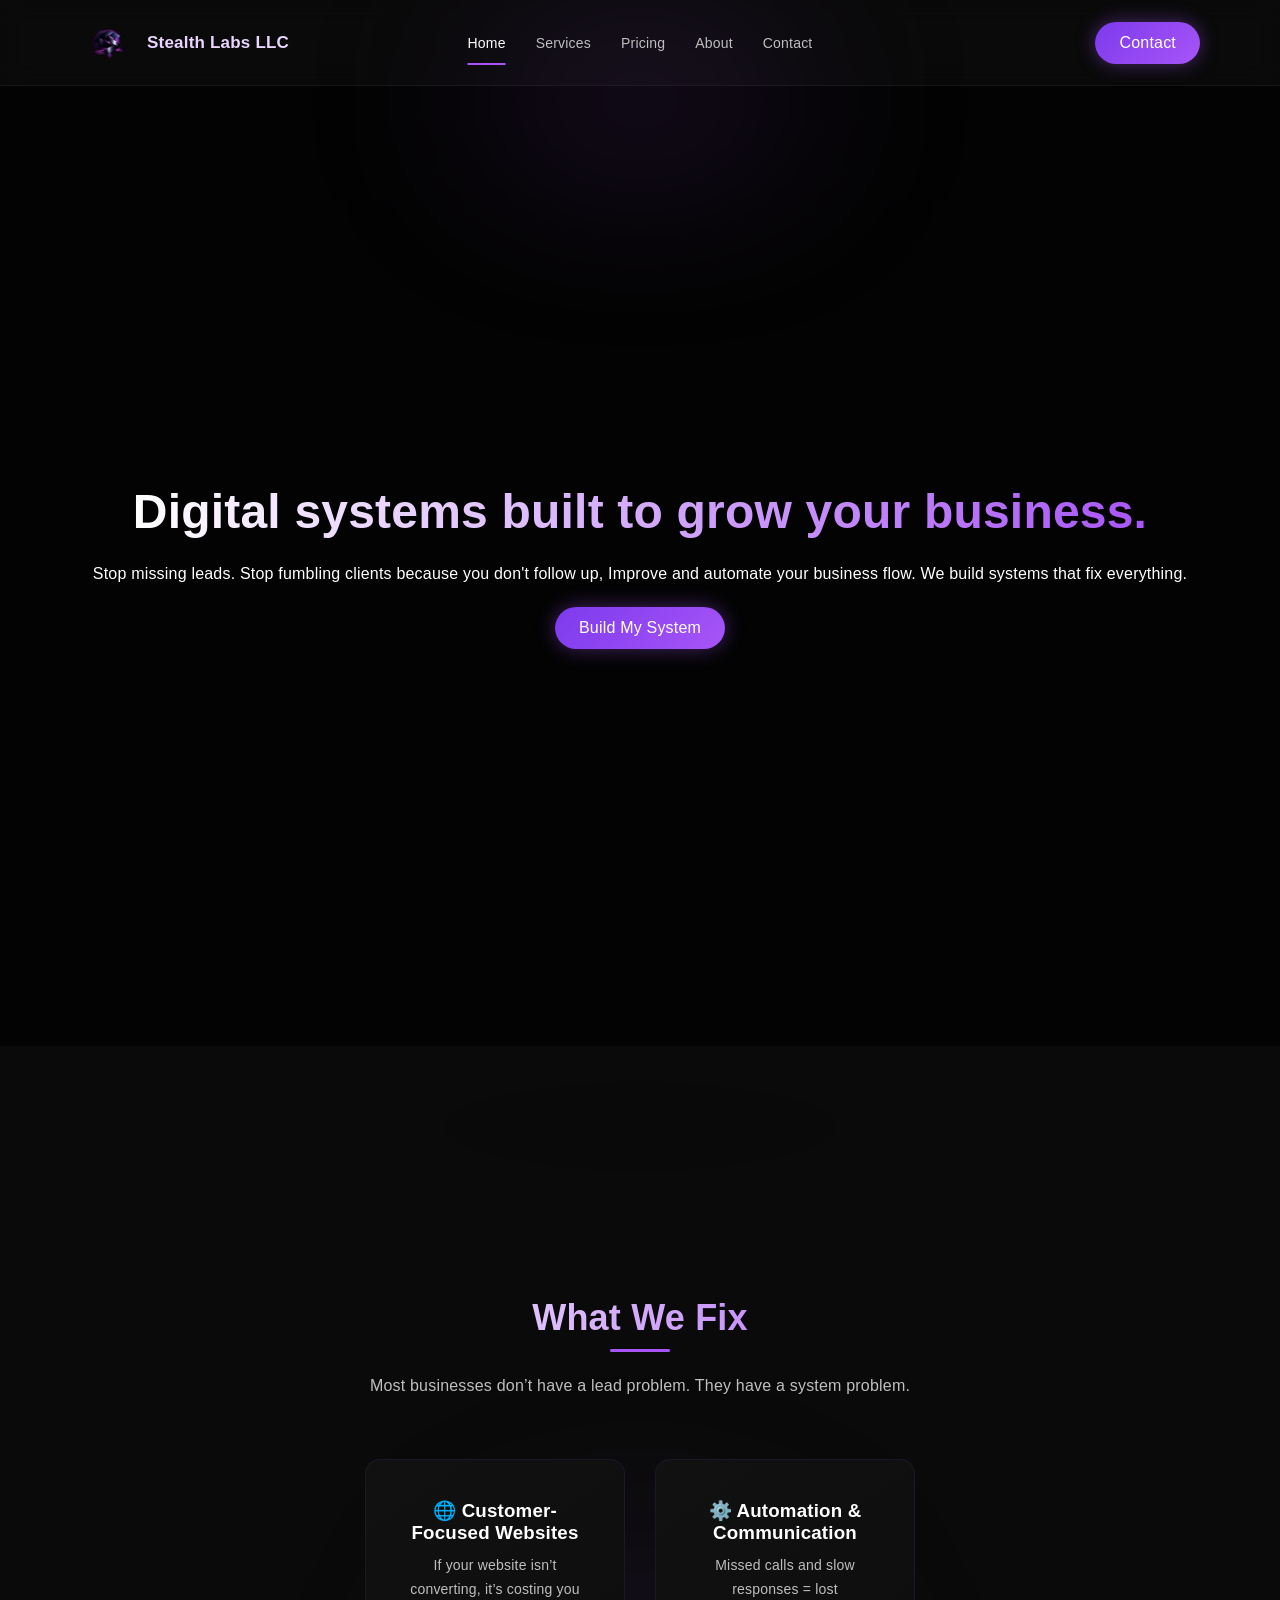
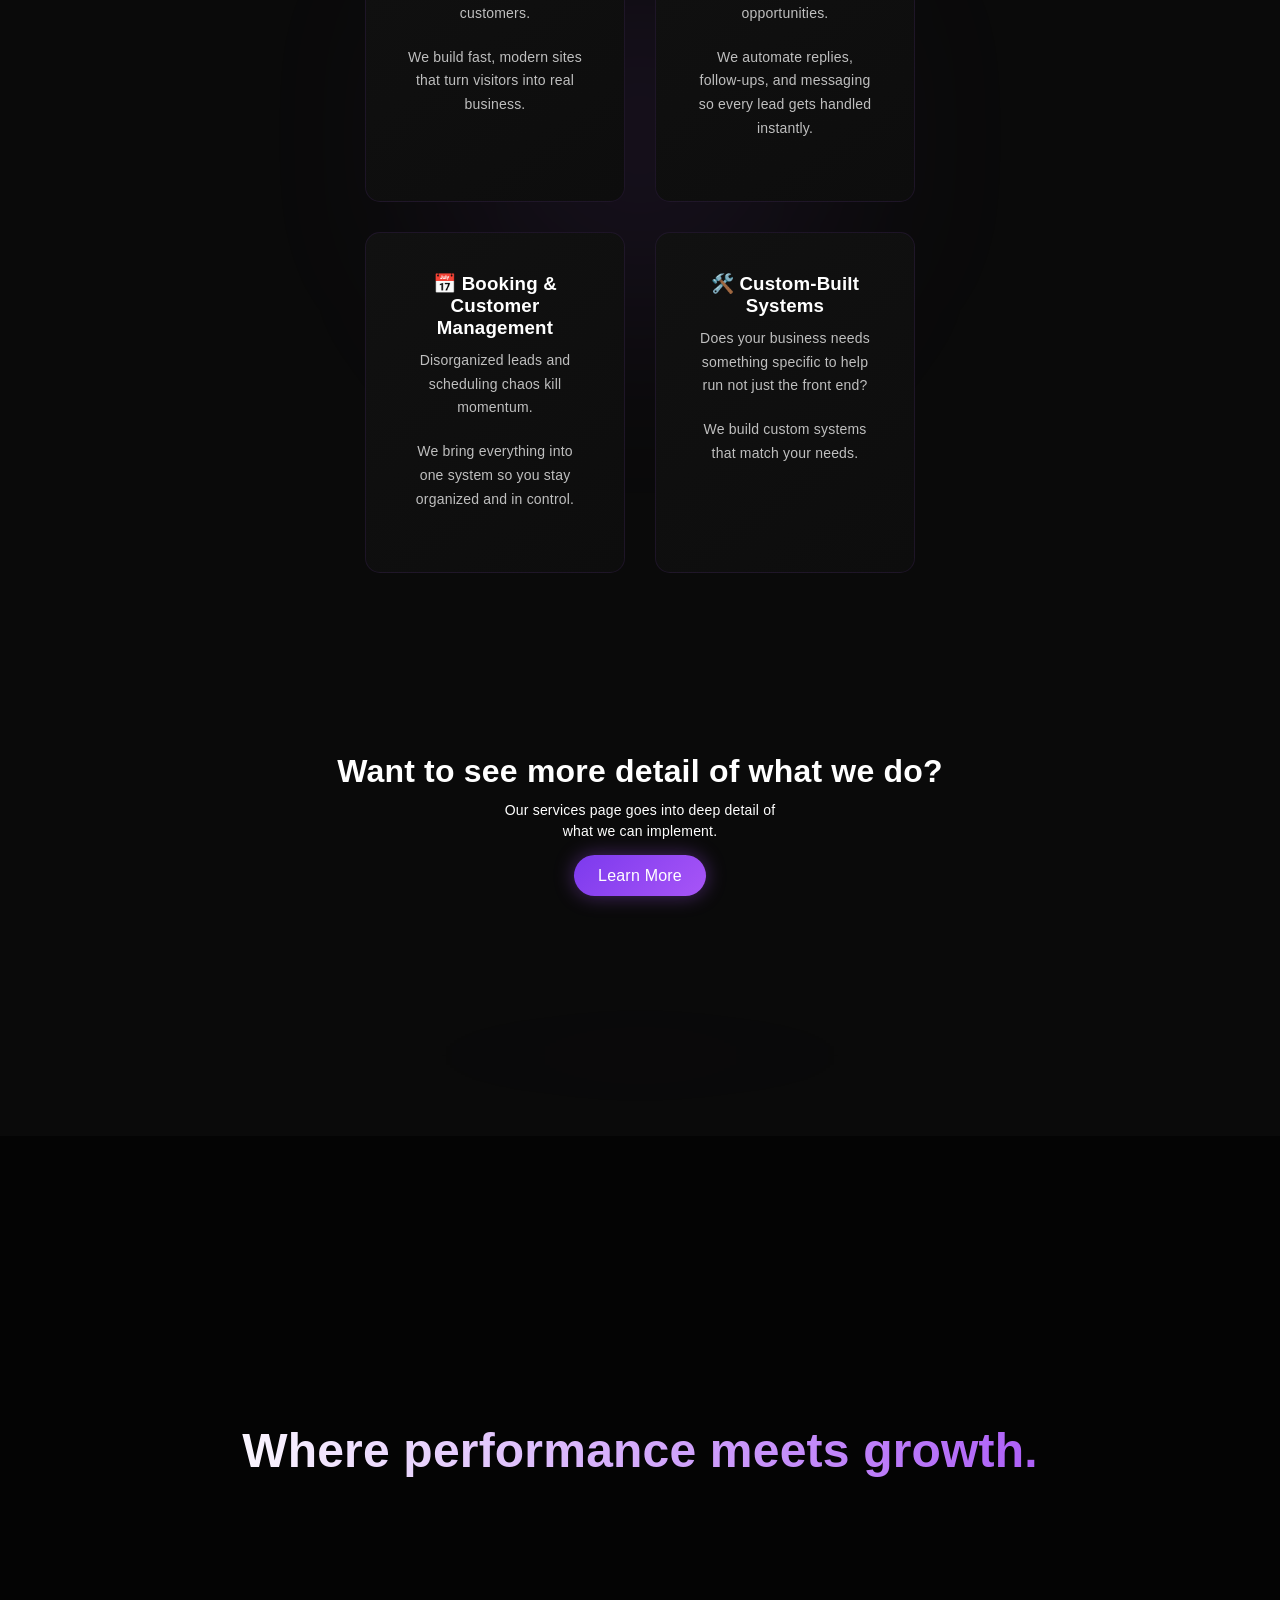
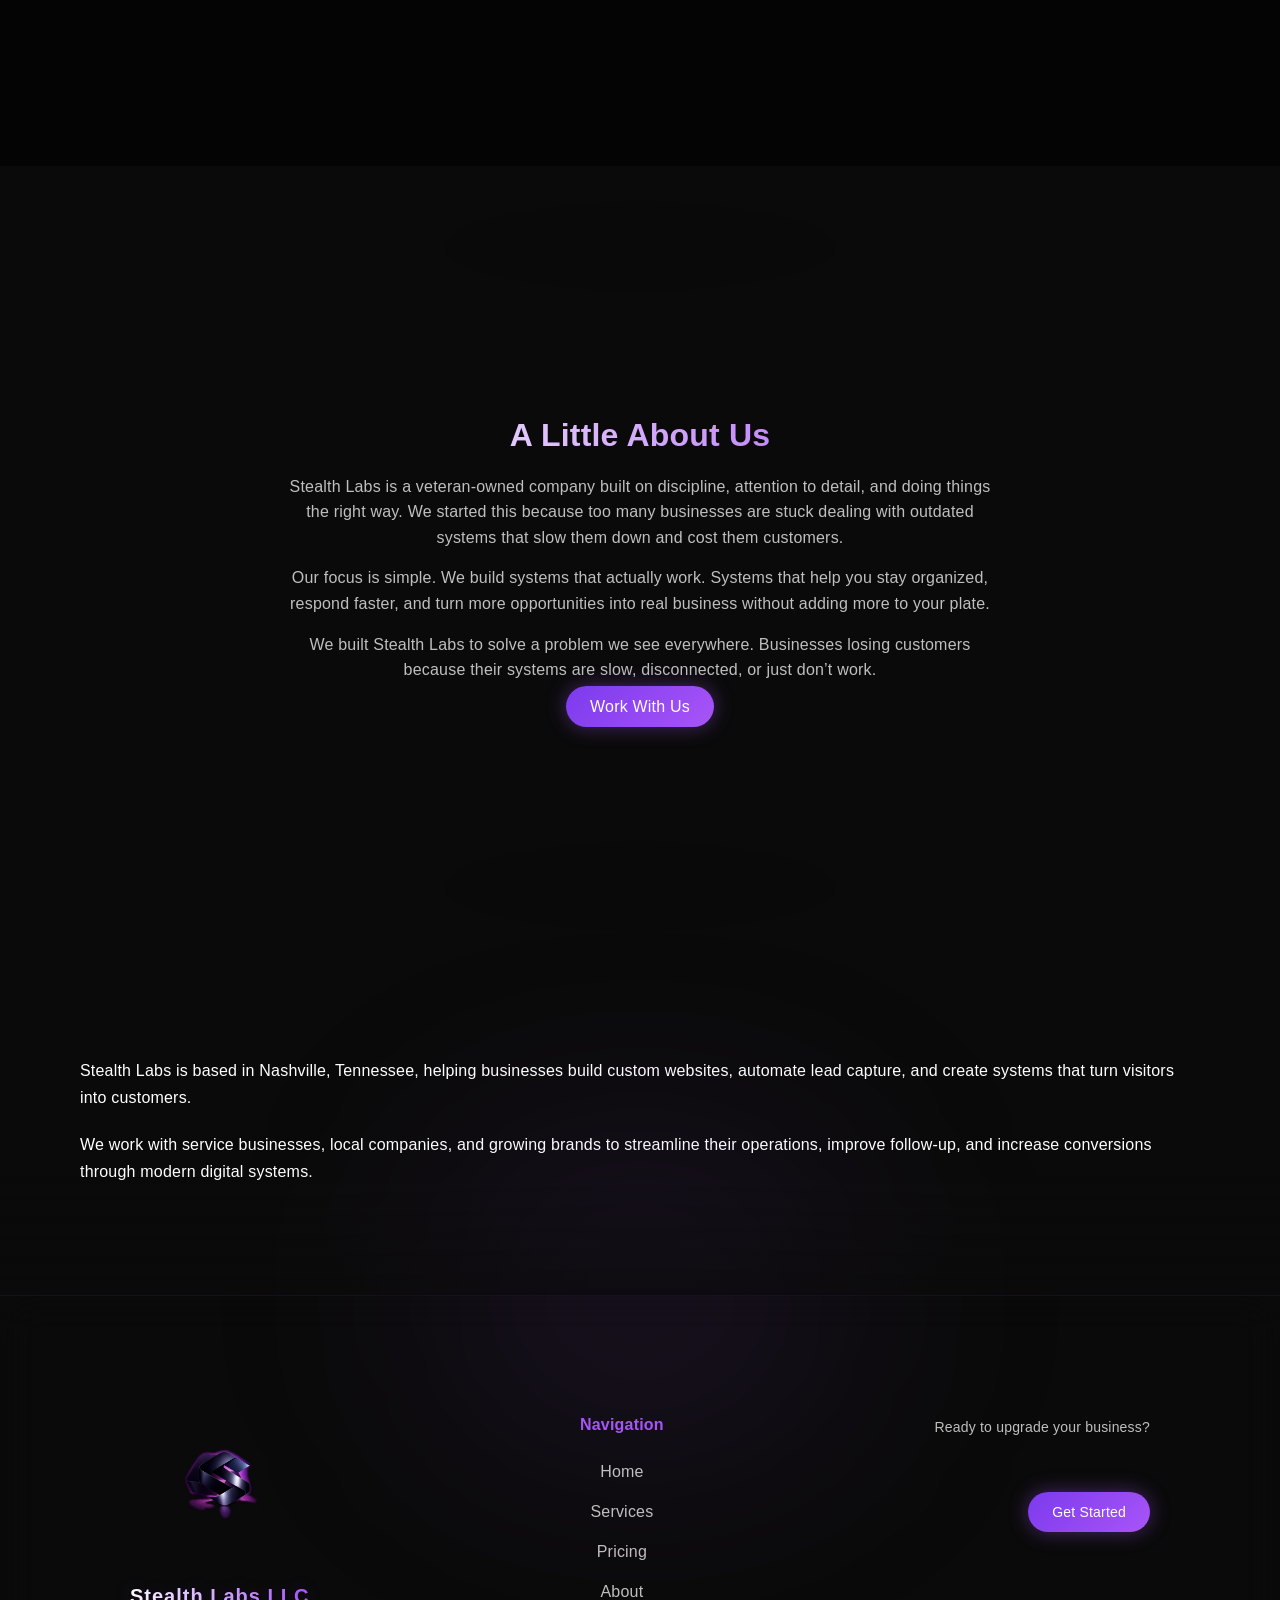
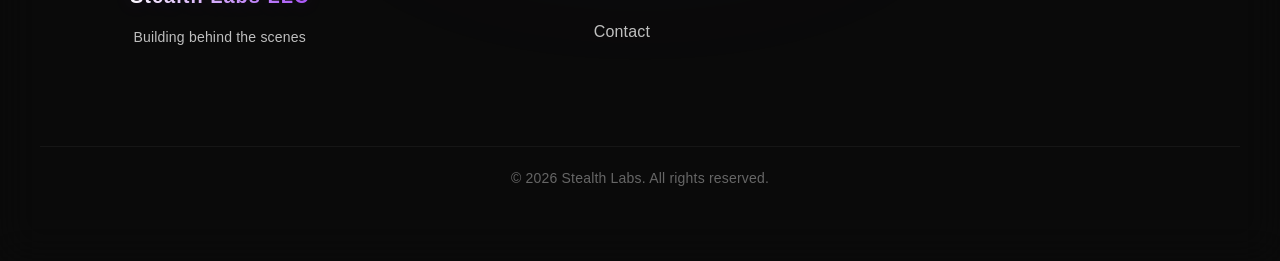
==== commit e19a4f21: "Add files via upload" ====
--- a/index.html
+++ b/index.html
@@ -1,15 +1,24 @@
 <!DOCTYPE html>
 <html lang="en">
 <head>
-  <title>Custom Websites & Automation Systems | Stealth Labs Nashville</title>
   <meta charset="UTF-8">
-  <meta name="viewport" content="width=device-width, initial-scale=1.0, maximum-scale=1.0, user-scalable=no">
-  <meta name="description" content="Stealth Labs builds custom websites and automated systems that help businesses in Nashville capture leads, follow up instantly, and convert more customers.">
-  <title>Stealth Labs</title>
-
-  <link href="https://fonts.googleapis.com/css2?family=Inter:wght@300;400;600&display=swap" rel="stylesheet">
+  <meta name="viewport" content="width=device-width, initial-scale=1.0">
+
+  <title>Custom Websites & Automation | Stealth Labs</title>
+
+  <meta name="description" content="Custom websites and automation systems designed to capture leads, follow up automatically, and turn visitors into paying customers.">
+
+  <meta name="robots" content="index, follow">
+
+  <!-- Open Graph -->
+  <meta property="og:title" content="Custom Websites & Automation | Stealth Labs">
+  <meta property="og:description" content="We build high-performance websites and automation systems that turn visitors into customers.">
+  <meta property="og:image" content="https://stealthlabsllc.com/Images/preview.jpg">
+  <meta property="og:url" content="https://stealthlabsllc.com">
+  <meta property="og:type" content="website">
+
+  <link rel="icon" href="Images/Logo.png">
   <link rel="stylesheet" href="style.css">
-  
 </head>
 <body>
 
--- a/style.css
+++ b/style.css
@@ -266,7 +266,7 @@
   position: absolute;
   bottom: 0;
   width: 100%;
-  height: 150px;
+  height: 80px;
 
   background: linear-gradient(to bottom, transparent, #0a0a0a);
   z-index: 2;
@@ -2016,6 +2016,62 @@
     0 0 30px rgba(168,85,247,0.3);
 }
 
+.booking-embed {
+  width: 100%;
+  height: 90vh;
+  overflow: hidden;
+}
+
+.booking-embed iframe {
+  position: relative;
+  z-index: 60;
+  height: 90vh;
+  pointer-events: auto;
+}
+
+.booking-title {
+  font-size: clamp(26px, 4vw, 36px);
+  text-align: center;
+  margin-bottom: 10px;
+
+  background: linear-gradient(90deg, #ffffff, #a855f7);
+  background-clip: text;
+  -webkit-background-clip: text;
+
+  color: transparent;
+  -webkit-text-fill-color: transparent;
+}
+
+.booking-subtext {
+  text-align: center;
+  color: #bfbfbf;
+
+  max-width: 500px;
+  margin: 0 auto 30px;
+
+  font-size: 15px;
+  line-height: 1.6;
+}
+
+/* =========================
+   FIX CLICK BLOCKING
+========================= */
+.hero-video::after,
+.footer::before,
+.footer::after,
+.services::before,
+.services-detail::before,
+.trust::before,
+.process::before,
+.setup-section::before {
+  pointer-events: none !important;
+}
+
+.booking-section {
+  position: relative;
+  z-index: 990;
+}
+
 @keyframes slideAcross {
   0% {
     transform: translateX(-120%);
@@ -2321,4 +2377,21 @@
       0 15px 40px rgba(0,0,0,0.6),
       0 0 30px rgba(168,85,247,0.4);
   }
+
+    .booking-embed iframe {
+    height: 90vh !important;
+    min-height: 700px !important;
+  }
+
+    .booking-title {
+    font-size: 22px;
+    line-height: 1.3;
+    padding: 0 10px;
+  }
+
+  .booking-subtext {
+    font-size: 14px;
+    padding: 0 10px;
+  }
+
 }
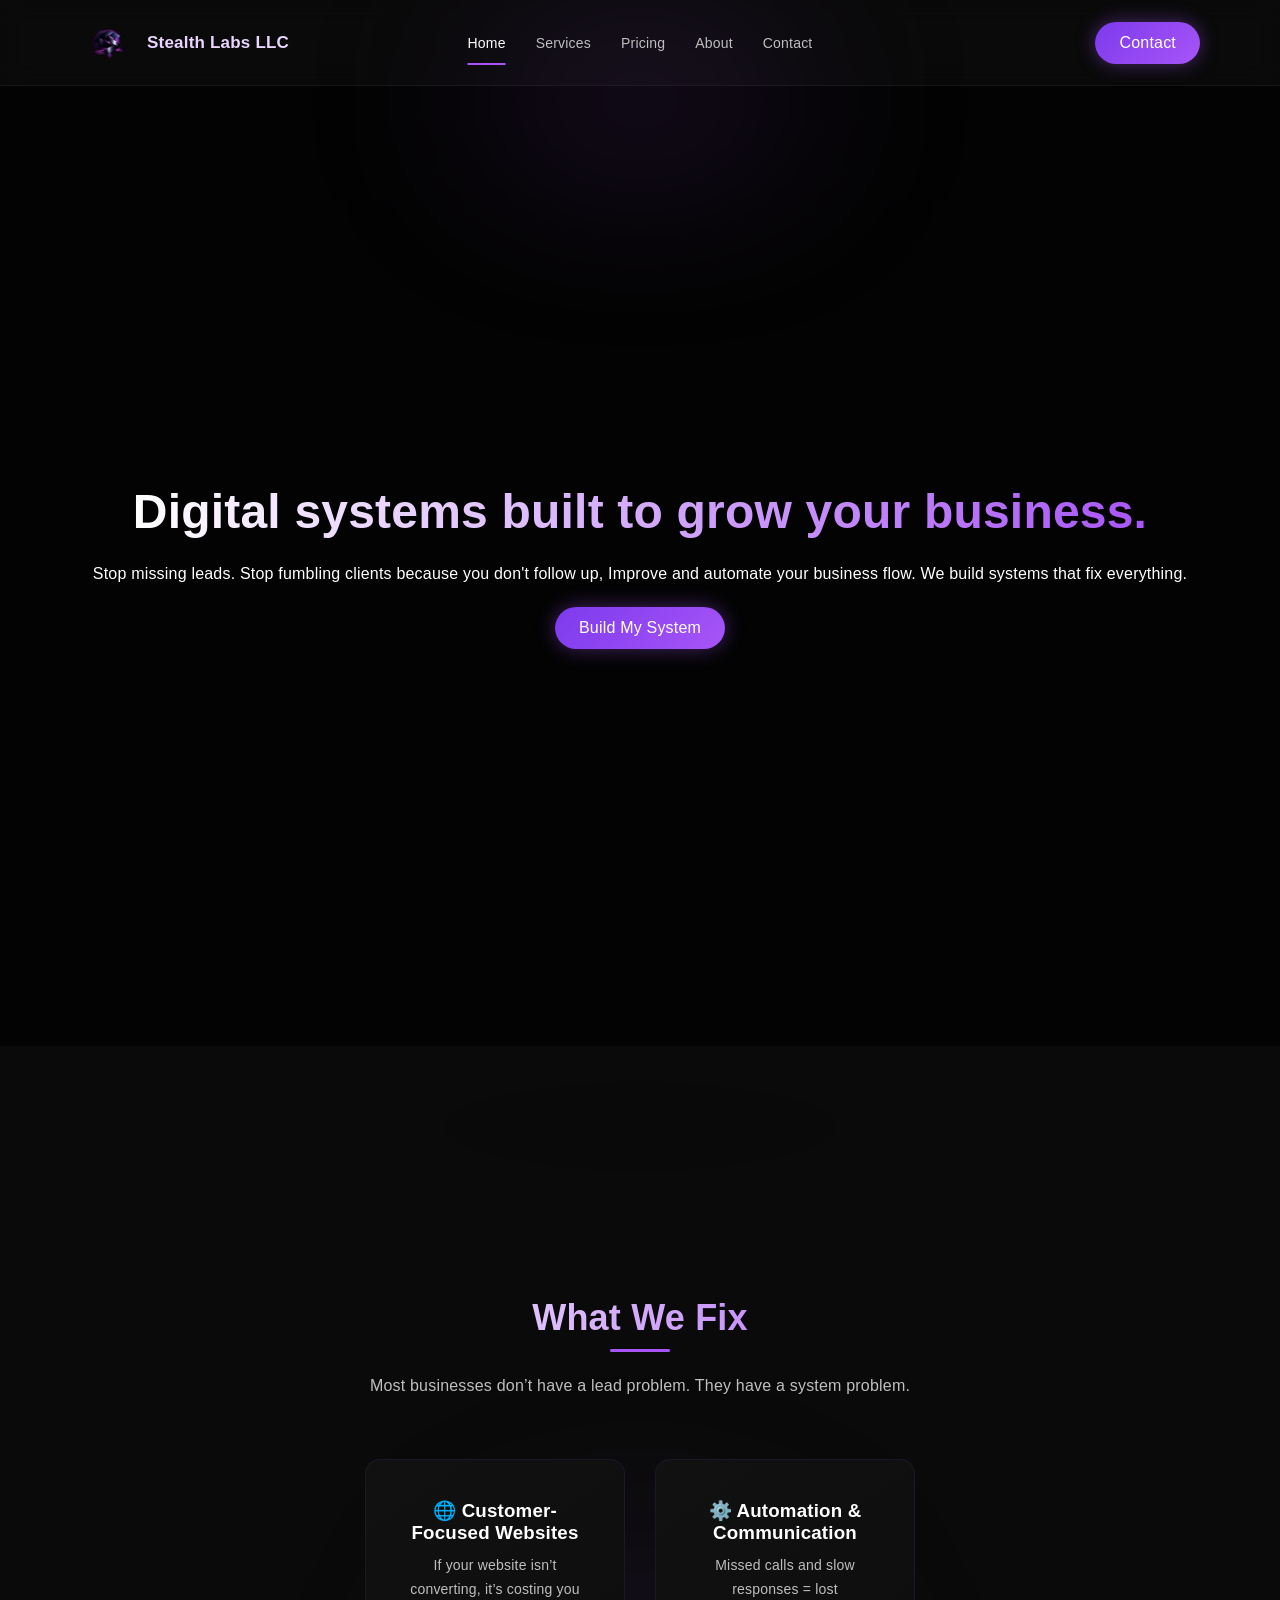
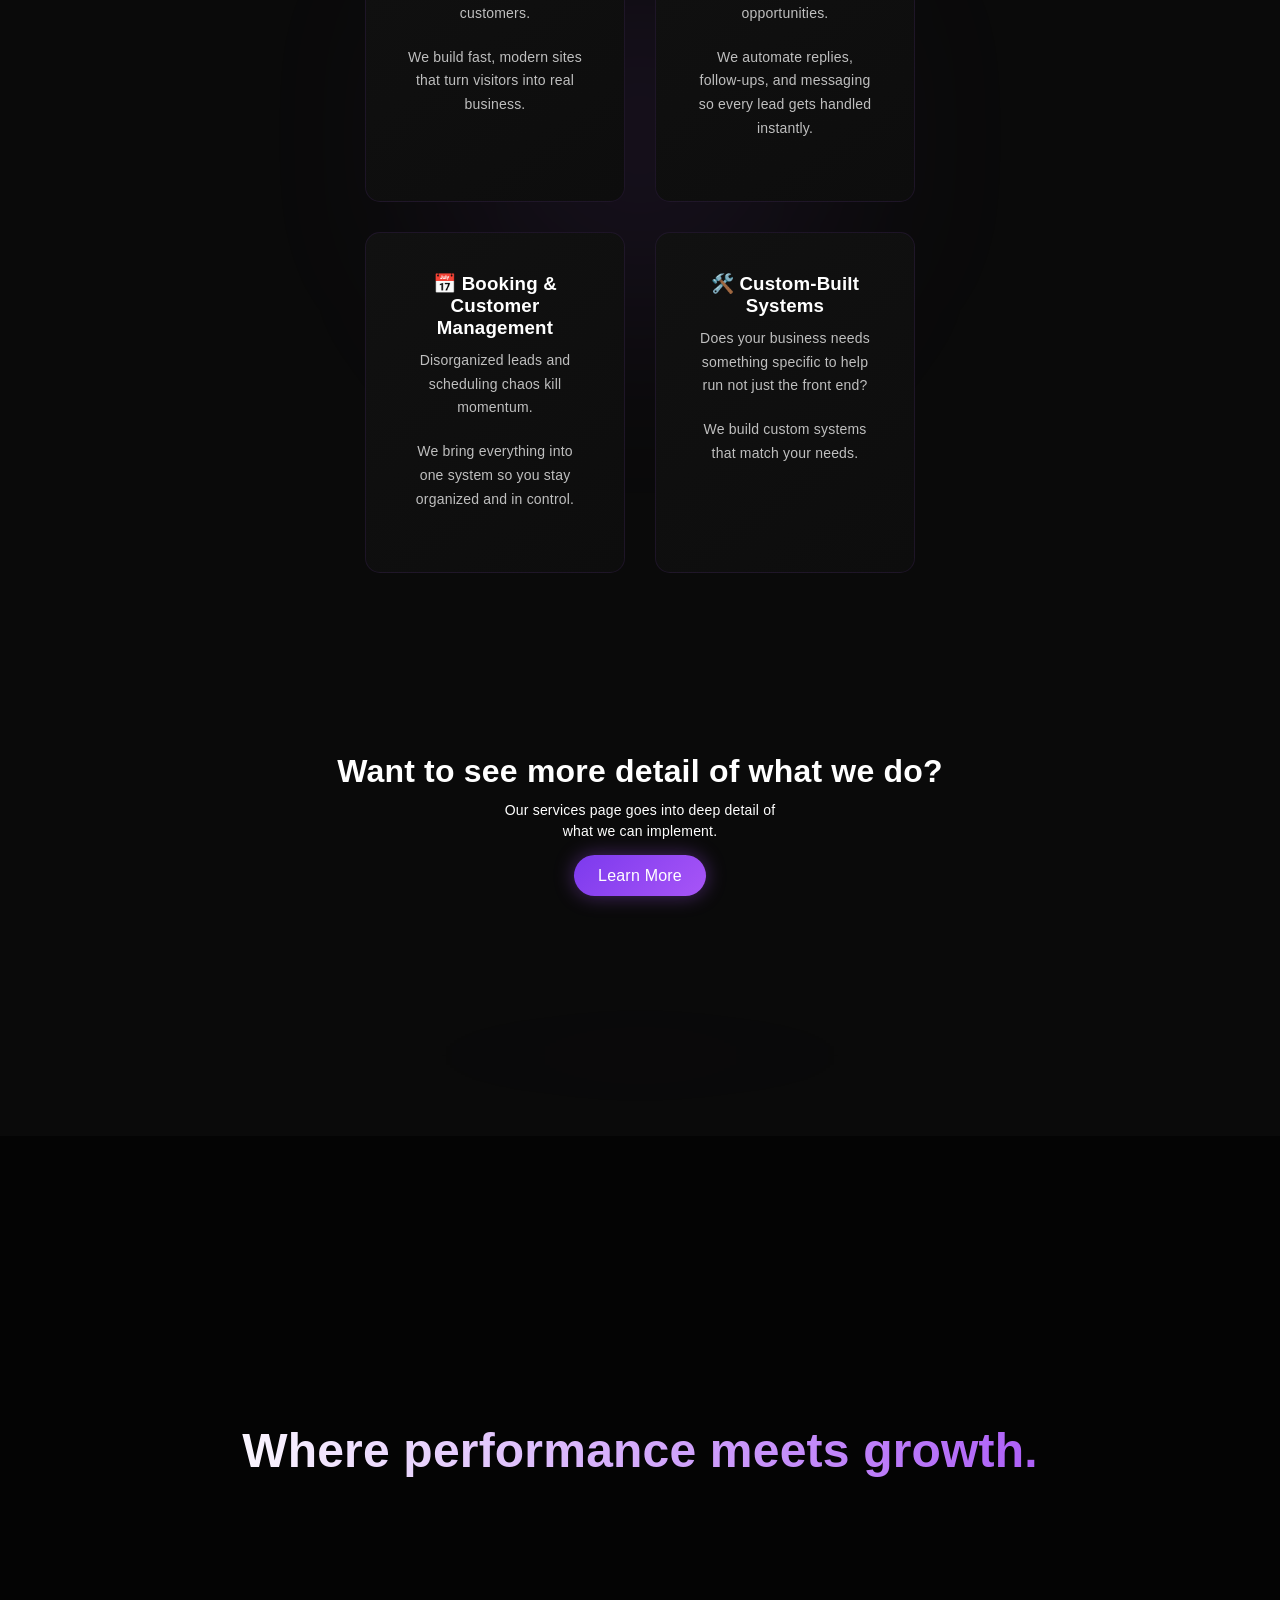
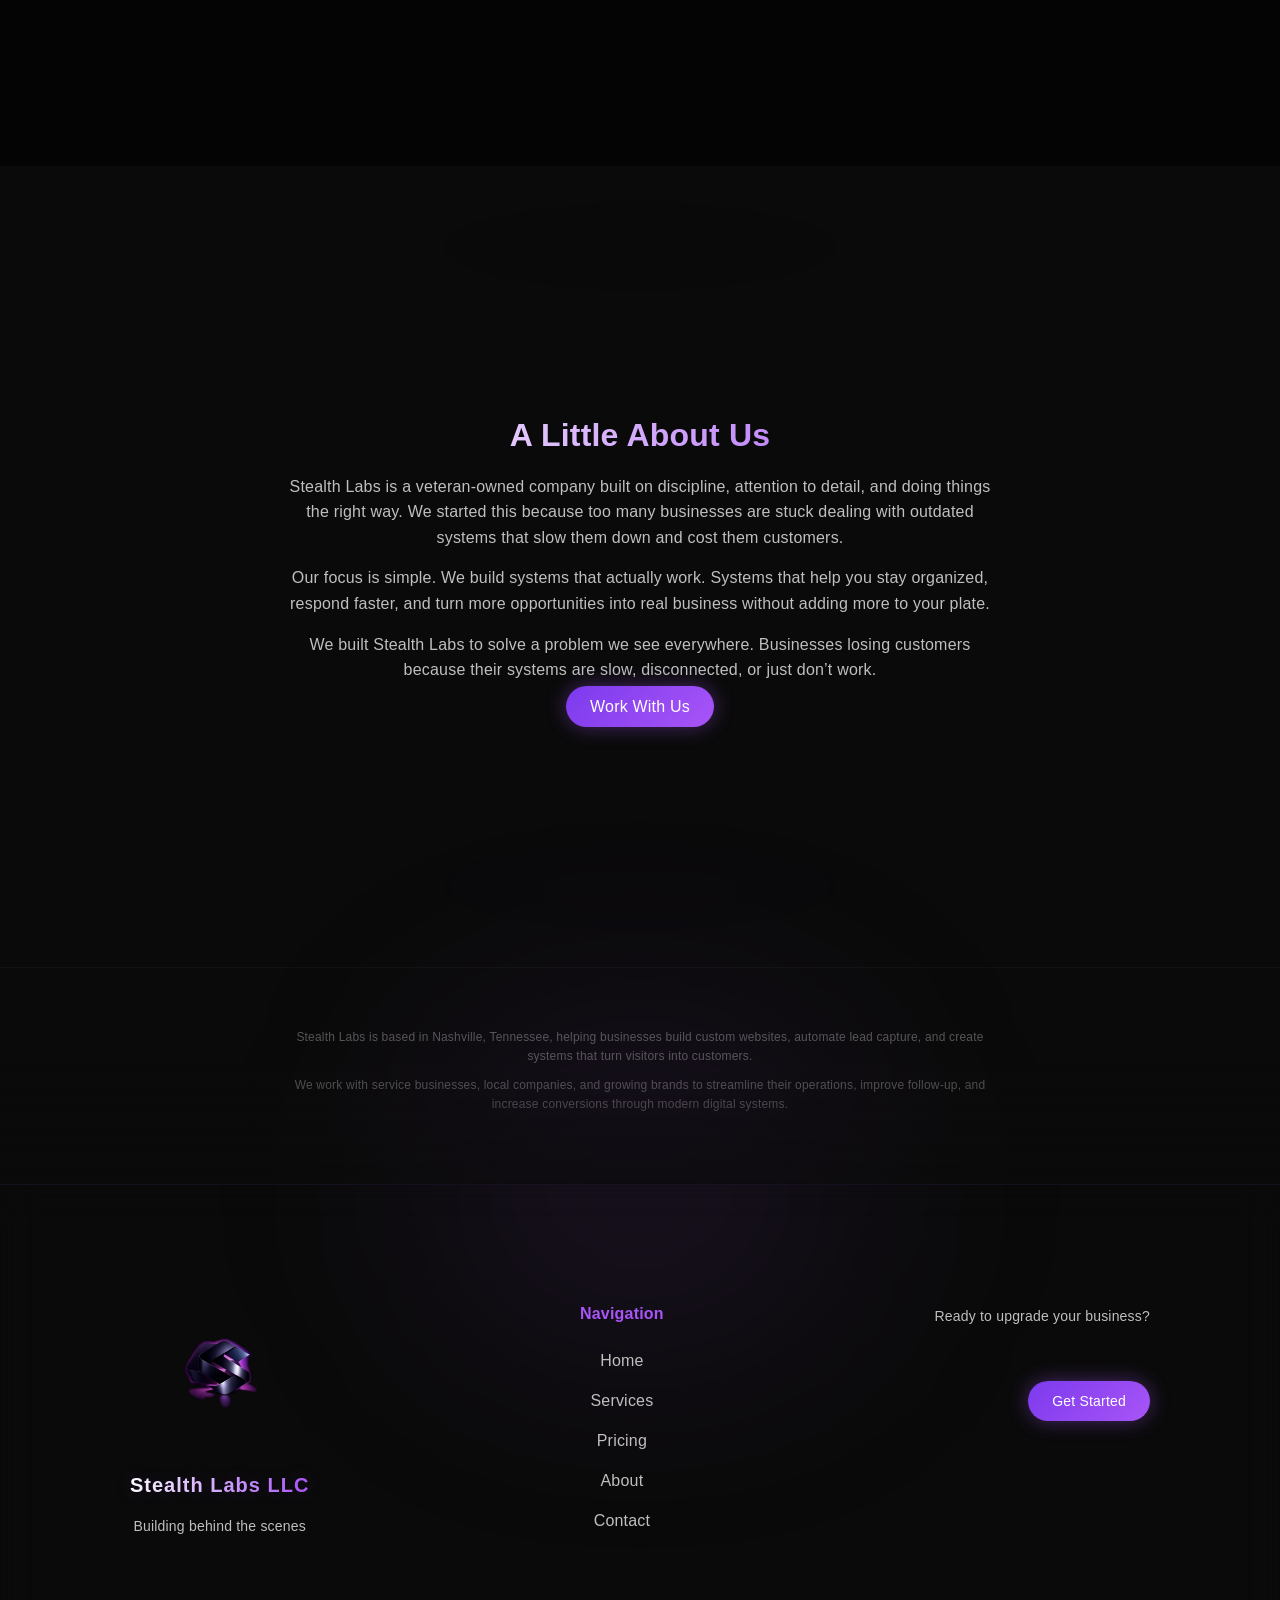
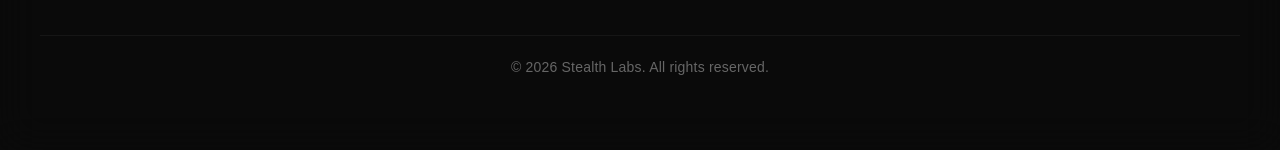
==== commit f0413a37: "Add files via upload" ====
--- a/index.html
+++ b/index.html
@@ -19,6 +19,9 @@
 
   <link rel="icon" href="Images/Logo.png">
   <link rel="stylesheet" href="style.css">
+  <link rel="prefetch" href="services.html">
+  <link rel="prefetch" href="pricing.html">
+  <link rel="prefetch" href="contact.html">
 </head>
 <body>
 
@@ -38,7 +41,7 @@
       <a href="services.html">Services</a>
       <a href="pricing.html">Pricing</a>
       <a href="about.html">About</a>
-      <a href="contact.html">Contact</a>
+      <a href="contact.html" class="no-transition">Contact</a>
     </nav>
 
     <div class="hamburger" id="hamburger">
@@ -47,7 +50,7 @@
       <span></span>
     </div>
 
-    <a href="contact.html" class="cta-btn">Contact</a>
+    <a href="contact.html" class="cta-btn no-transition">Contact</a>
 
   </div>
 </header>
@@ -59,7 +62,7 @@
   <a href="services.html">Services</a>
   <a href="pricing.html">Pricing</a>
   <a href="about.html">About</a>
-  <a href="contact.html">Contact</a>
+  <a href="contact.html" class="no-transition">Contact</a>
 
 </div>
 
@@ -78,7 +81,7 @@
     <div class="hero-content">
       <h1>Digital systems built to grow your business.</h1>
       <p>Stop missing leads. Stop fumbling clients because you don't follow up, Improve and automate your business flow. We build systems that fix everything.</p>
-      <a href="contact.html" class="cta-btn">Build My System</a>
+      <a href="contact.html" class="cta-btn no-transition">Build My System</a>
     </div>
   </div>
 
@@ -199,7 +202,7 @@
         We built Stealth Labs to solve a problem we see everywhere. Businesses losing customers because their systems are slow, disconnected, or just don’t work.
       </p>
 
-      <a href="contact.html" class="cta-btn">Work With Us</a>
+      <a href="contact.html" class="cta-btn no-transition">Work With Us</a>
     </div>
 
   </div>
@@ -244,7 +247,7 @@
         <a href="services.html">Services</a>
         <a href="pricing.html">Pricing</a>
         <a href="about.html">About</a>
-        <a href="contact.html">Contact</a>
+        <a href="contact.html" class="no-transition">Contact</a>
       </div>
 
       <div class="footer-cta">
--- a/style.css
+++ b/style.css
@@ -17,6 +17,9 @@
   font-family: 'Inter', sans-serif;
   letter-spacing: 0.2px;
   -webkit-font-smoothing: antialiased;
+  opacity: 0;
+  transition: opacity 0.2s ease, filter 0.2s ease;
+
 }
 
 html, body {
@@ -2019,16 +2022,15 @@
 .booking-embed {
   width: 100%;
   height: 90vh;
-  overflow: hidden;
+  overflow: auto;
+  -webkit-overflow-scrolling: touch;
 }
 
 .booking-embed iframe {
-  position: relative;
-  z-index: 60;
-  height: 90vh;
-  pointer-events: auto;
-}
-
+  width: 100%;
+  height: 100%;
+  border: none;
+}
 .booking-title {
   font-size: clamp(26px, 4vw, 36px);
   text-align: center;
@@ -2072,6 +2074,44 @@
   z-index: 990;
 }
 
+.seo-section {
+  padding: 40px 20px;
+  text-align: center;
+  opacity: 0.6;
+  border-top: 1px solid rgba(255,255,255,0.05);
+  margin-top: 60px;
+}
+
+.seo-section p {
+  max-width: 700px;
+  margin: 0 auto 10px;
+
+  font-size: 12px;
+  line-height: 1.6;
+
+  color: #888;
+}
+
+/* =========================
+   PAGE TRANSITIONS
+========================= */
+
+/* when page loads */
+body.page-loaded {
+  opacity: 1;
+  filter: blur(0);
+}
+
+/* when leaving page */
+body.page-exit {
+  opacity: 0;
+}
+
+/* prevent flash */
+html {
+  background: #0a0a0a;
+}
+
 @keyframes slideAcross {
   0% {
     transform: translateX(-120%);
@@ -2257,6 +2297,14 @@
     margin-bottom: 15px;
   }
 
+    .seo-section {
+    padding: 30px 15px;
+  }
+
+  .seo-section p {
+    font-size: 11px;
+  }
+
   .about-text p {
     margin-bottom: 15px;
   }
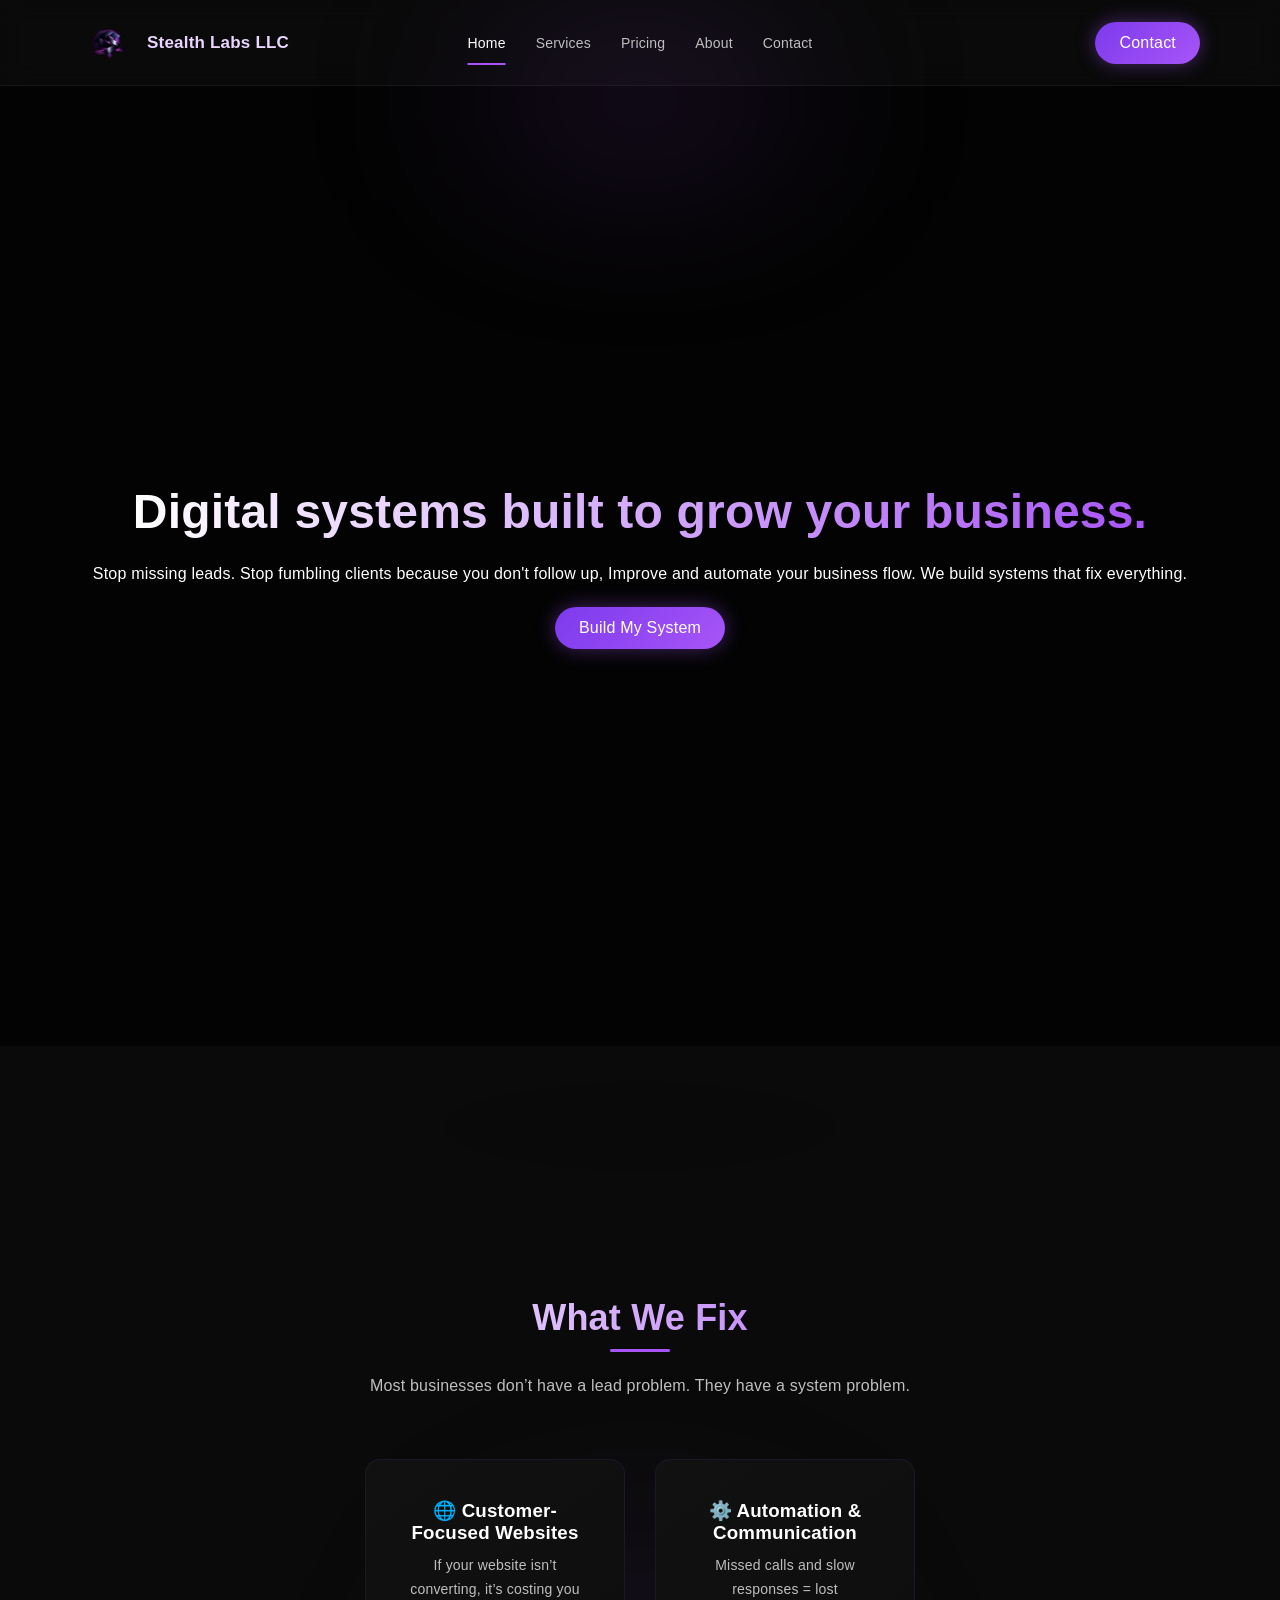
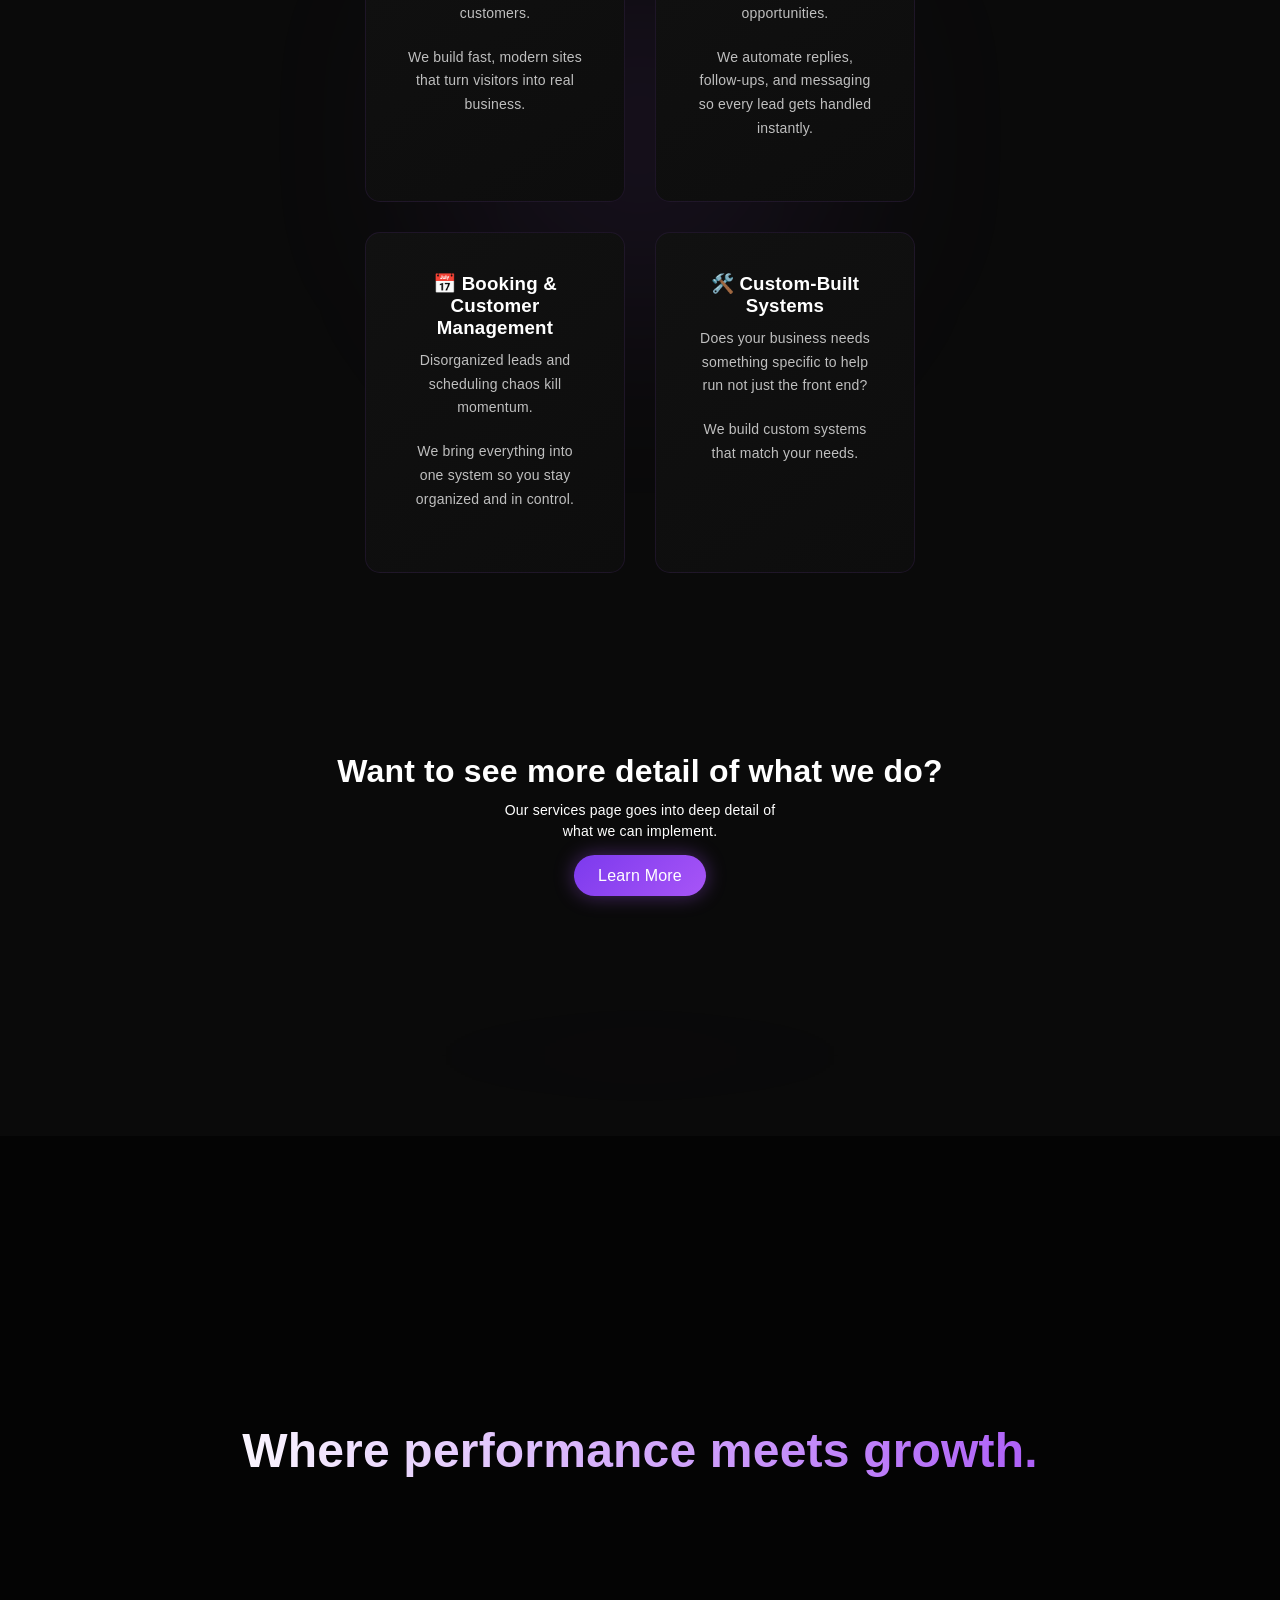
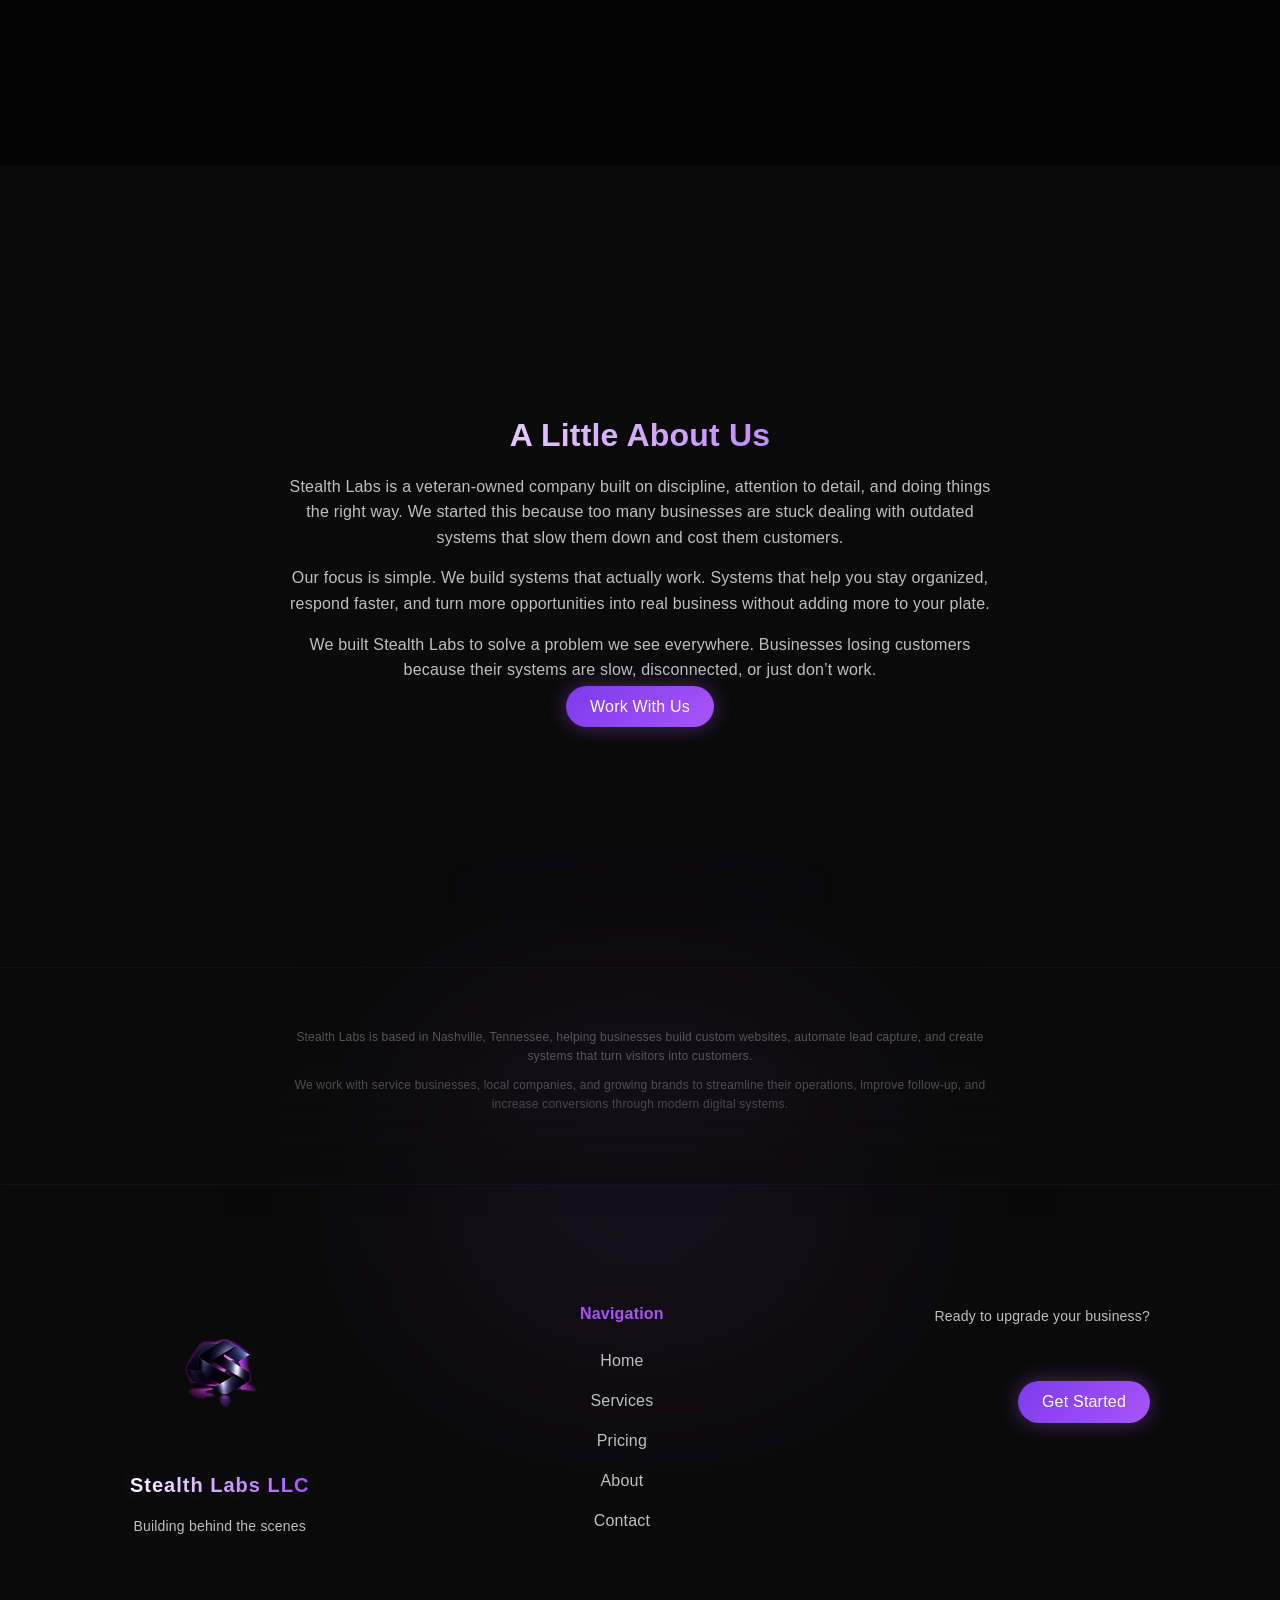
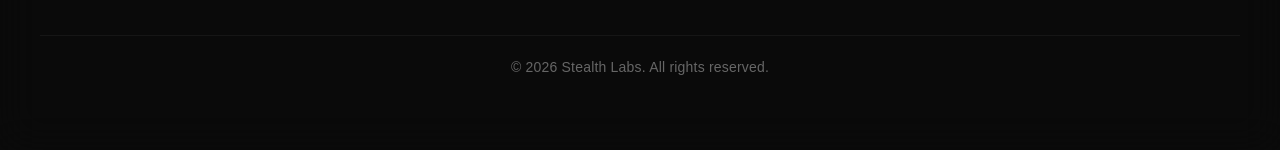
==== commit 9c4b2454: "Add files via upload" ====
--- a/index.html
+++ b/index.html
@@ -4,9 +4,9 @@
   <meta charset="UTF-8">
   <meta name="viewport" content="width=device-width, initial-scale=1.0">
 
-  <title>Custom Websites & Automation | Stealth Labs</title>
-
-  <meta name="description" content="Custom websites and automation systems designed to capture leads, follow up automatically, and turn visitors into paying customers.">
+  <title>Custom Business Operating Systems | Stealth Labs |</title>
+
+  <meta name="description" content="Custom websites and automation systems, and business operating systems designed to capture leads, follow up automatically, and turn visitors into paying customers.">
 
   <meta name="robots" content="index, follow">
 
@@ -22,6 +22,7 @@
   <link rel="prefetch" href="services.html">
   <link rel="prefetch" href="pricing.html">
   <link rel="prefetch" href="contact.html">
+  <link rel="prefetch" href="about.html">
 </head>
 <body>
 
@@ -81,7 +82,7 @@
     <div class="hero-content">
       <h1>Digital systems built to grow your business.</h1>
       <p>Stop missing leads. Stop fumbling clients because you don't follow up, Improve and automate your business flow. We build systems that fix everything.</p>
-      <a href="contact.html" class="cta-btn no-transition">Build My System</a>
+      <a href="pricing.html#pricing-cards" class="cta-btn">Build My System</a>
     </div>
   </div>
 
@@ -202,7 +203,7 @@
         We built Stealth Labs to solve a problem we see everywhere. Businesses losing customers because their systems are slow, disconnected, or just don’t work.
       </p>
 
-      <a href="contact.html" class="cta-btn no-transition">Work With Us</a>
+      <a href="pricing.html#pricing-cards" class="cta-btn">Work With Us</a>
     </div>
 
   </div>
@@ -252,7 +253,7 @@
 
       <div class="footer-cta">
         <p>Ready to upgrade your business?</p>
-        <a href="/contact.html" class="cta-btn footer-btn">Get Started</a>
+        <a href="pricing.html#pricing-cards" class="cta-btn">Get Started</a>
       </div>
 
     </div>
--- a/style.css
+++ b/style.css
@@ -621,6 +621,7 @@
 
 html {
   scroll-behavior: smooth;
+  background: #0a0a0a;
 }
 
 .image-break {
@@ -2108,8 +2109,232 @@
 }
 
 /* prevent flash */
-html {
-  background: #0a0a0a;
+
+/* =========================
+   ONBOARDING SECTION
+========================= */
+.onboarding-section {
+  padding: 80px 20px;
+  text-align: center;
+}
+
+.onboarding-container {
+  max-width: 1100px;
+  margin: 0 auto;
+}
+
+.onboarding-section h2 {
+  font-size: clamp(28px, 4vw, 40px);
+  margin-bottom: 15px;
+
+  background: linear-gradient(90deg, #ffffff, #a855f7);
+
+  background-clip: text;
+  -webkit-background-clip: text;
+
+  color: transparent;
+  -webkit-text-fill-color: transparent;
+}
+
+.onboarding-subtext {
+  max-width: 650px;
+  margin: 0 auto 50px;
+
+  color: #bfbfbf;
+  line-height: 1.7;
+}
+
+/* STEPS */
+.onboarding-steps {
+  display: grid;
+  grid-template-columns: repeat(auto-fit, minmax(250px, 1fr));
+  gap: 30px;
+}
+
+.onboarding-step {
+  background: rgba(18,18,18,0.75);
+
+  border: 1px solid rgba(255,255,255,0.06);
+  border-radius: 22px;
+
+  padding: 30px;
+
+  backdrop-filter: blur(12px);
+
+  transition:
+    transform 0.25s ease,
+    border-color 0.25s ease;
+}
+
+.onboarding-step:hover {
+  transform: translateY(-5px);
+  border-color: rgba(168,85,247,0.35);
+}
+
+/* NUMBER */
+.onboarding-step span {
+  display: inline-flex;
+
+  width: 42px;
+  height: 42px;
+
+  align-items: center;
+  justify-content: center;
+
+  border-radius: 50%;
+
+  background: linear-gradient(135deg, #7c3aed, #a855f7);
+
+  font-weight: 600;
+
+  margin-bottom: 18px;
+}
+
+/* TITLES */
+.onboarding-step h3 {
+  margin-bottom: 12px;
+  font-size: 18px;
+}
+
+/* TEXT */
+.onboarding-step p {
+  color: #a5a5a5;
+  line-height: 1.7;
+  font-size: 14px;
+}
+
+.services-note {
+  text-align: center;
+
+  max-width: 750px;
+  margin: 80px auto 0;
+
+  color: #9a9a9a;
+  line-height: 1.7;
+
+  font-size: 15px;
+}
+
+.founder-section {
+  padding: 120px 20px;
+  position: relative;
+}
+
+.founder-container {
+  max-width: 1200px;
+  margin: 0 auto;
+
+  display: grid;
+  grid-template-columns: 420px 1fr;
+  gap: 70px;
+
+  align-items: center;
+}
+
+/* =========================
+   IMAGE
+========================= */
+.founder-image-wrap {
+  position: relative;
+}
+
+.founder-image-wrap::before {
+  content: "";
+
+  position: absolute;
+  inset: -15px;
+
+  border-radius: 30px;
+
+  background:
+    linear-gradient(
+      135deg,
+      rgba(168,85,247,0.25),
+      transparent
+    );
+
+  z-index: 0;
+
+  filter: blur(25px);
+}
+
+.founder-image {
+  position: relative;
+  z-index: 2;
+
+  width: 100%;
+  height: 540px;
+
+  object-fit: cover;
+
+  border-radius: 28px;
+
+  border: 1px solid rgba(255,255,255,0.08);
+
+  box-shadow:
+    0 20px 60px rgba(0,0,0,0.45);
+}
+
+/* =========================
+   CONTENT
+========================= */
+.founder-content {
+  position: relative;
+
+  background: rgba(18,18,18,0.65);
+
+  border: 1px solid rgba(255,255,255,0.06);
+  border-radius: 30px;
+
+  padding: 50px;
+
+  backdrop-filter: blur(14px);
+  -webkit-backdrop-filter: blur(14px);
+
+  box-shadow:
+    0 10px 40px rgba(0,0,0,0.25);
+}
+
+/* LABEL */
+.section-label {
+  margin-bottom: 14px;
+
+  font-size: 12px;
+  font-weight: 600;
+  letter-spacing: 2px;
+
+  color: #a855f7;
+}
+
+/* HEADING */
+.founder-content h2 {
+  margin-bottom: 28px;
+
+  font-size: clamp(32px, 4vw, 48px);
+  line-height: 1.1;
+
+  background:
+    linear-gradient(
+      90deg,
+      #ffffff,
+      #a855f7
+    );
+
+  background-clip: text;
+  -webkit-background-clip: text;
+
+  color: transparent;
+  -webkit-text-fill-color: transparent;
+}
+
+/* TEXT */
+.founder-content p {
+  color: #b5b5b5;
+
+  line-height: 1.9;
+  font-size: 15px;
+
+  margin-bottom: 20px;
 }
 
 @keyframes slideAcross {
@@ -2315,6 +2540,14 @@
     gap: 30px;
   }
 
+    .onboarding-section {
+    padding: 60px 20px;
+  }
+
+  .onboarding-steps {
+    grid-template-columns: 1fr;
+  }
+
   .about-text {
     width: 100%;
     text-align: center;
@@ -2442,4 +2675,49 @@
     padding: 0 10px;
   }
 
+    .founder-section {
+    padding: 80px 20px;
+  }
+
+  .founder-container {
+    grid-template-columns: 1fr;
+    gap: 40px;
+  }
+
+  .founder-image {
+    height: 420px;
+  }
+
+  .founder-content {
+    padding: 35px 25px;
+  }
+
+  .founder-section {
+    padding: 60px 15px;
+  }
+
+  .founder-image {
+    height: 340px;
+    border-radius: 22px;
+  }
+
+  .founder-content {
+    padding: 28px 22px;
+    border-radius: 22px;
+  }
+
+  .founder-content h2 {
+    font-size: 30px;
+  }
+
+  .founder-content p {
+    font-size: 14px;
+    line-height: 1.8;
+  }
+
+  .section-label {
+    font-size: 11px;
+    letter-spacing: 1.5px;
+  }
+
 }
